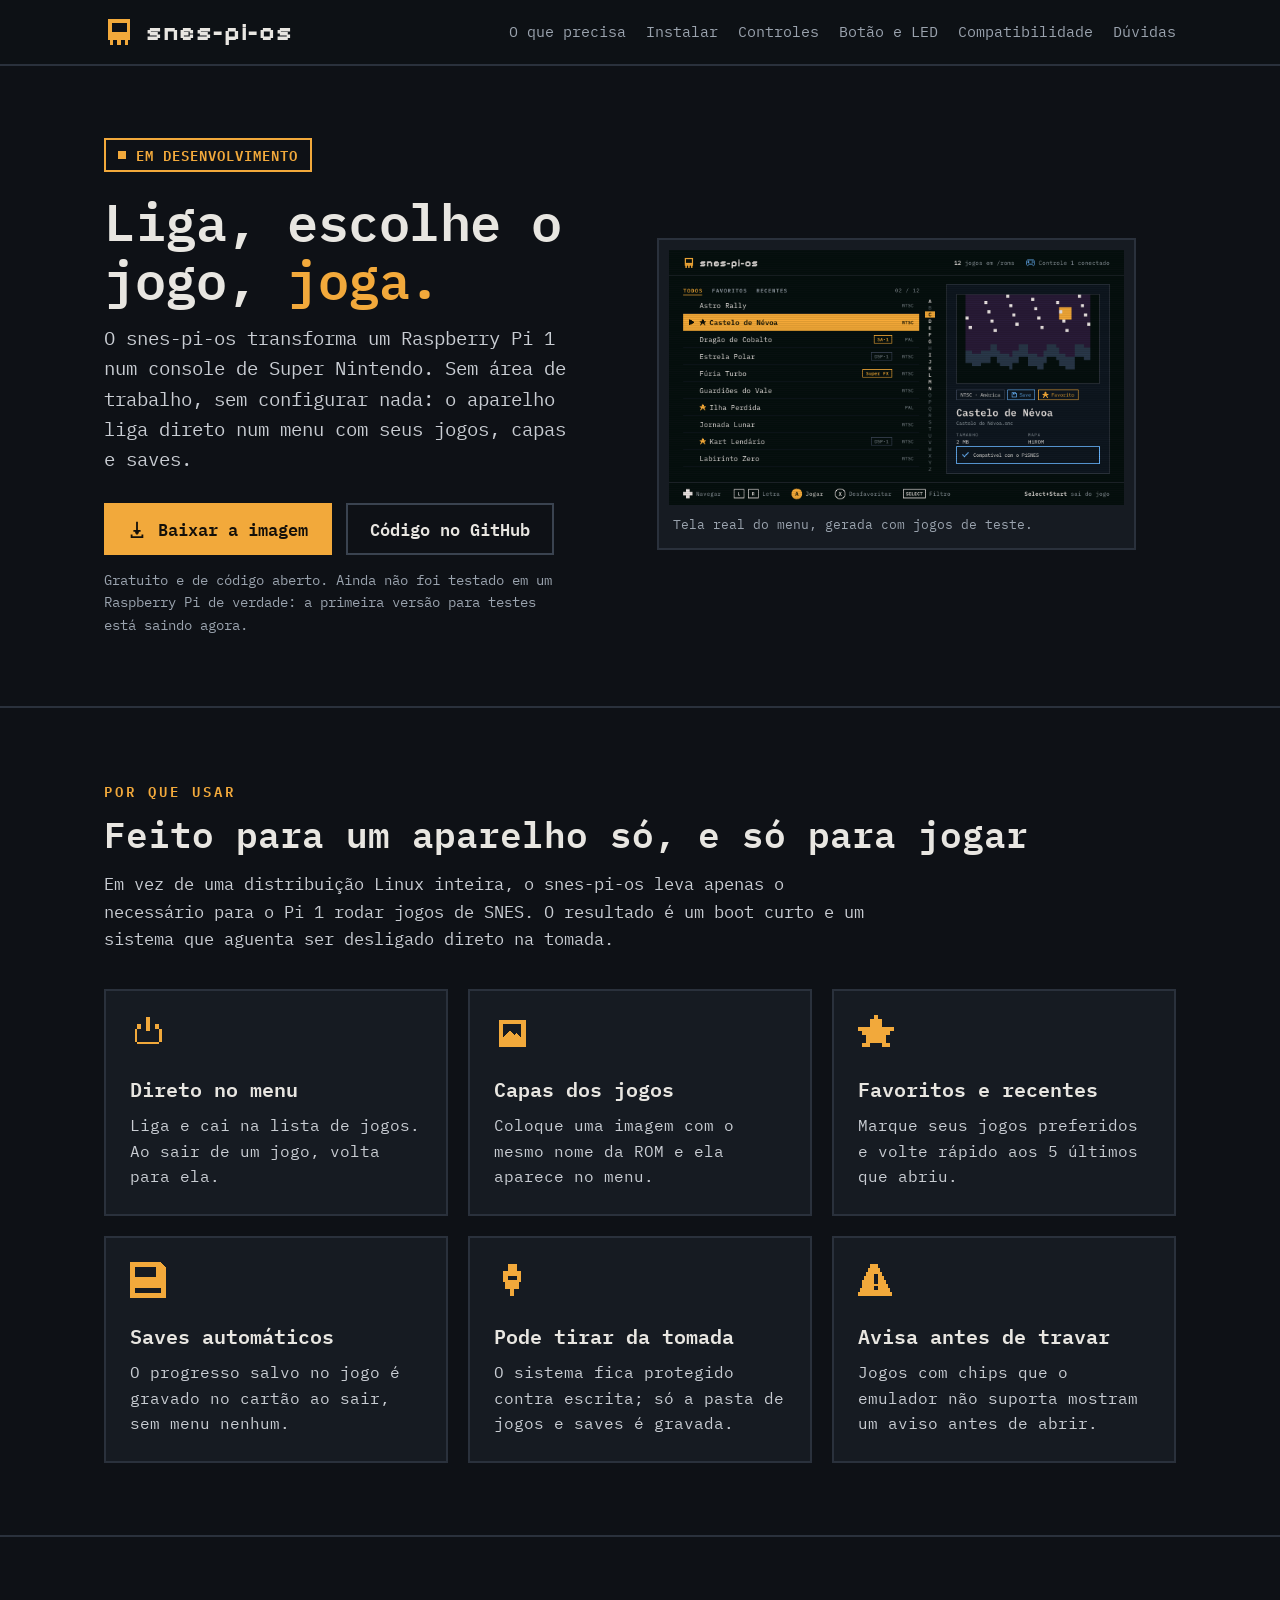
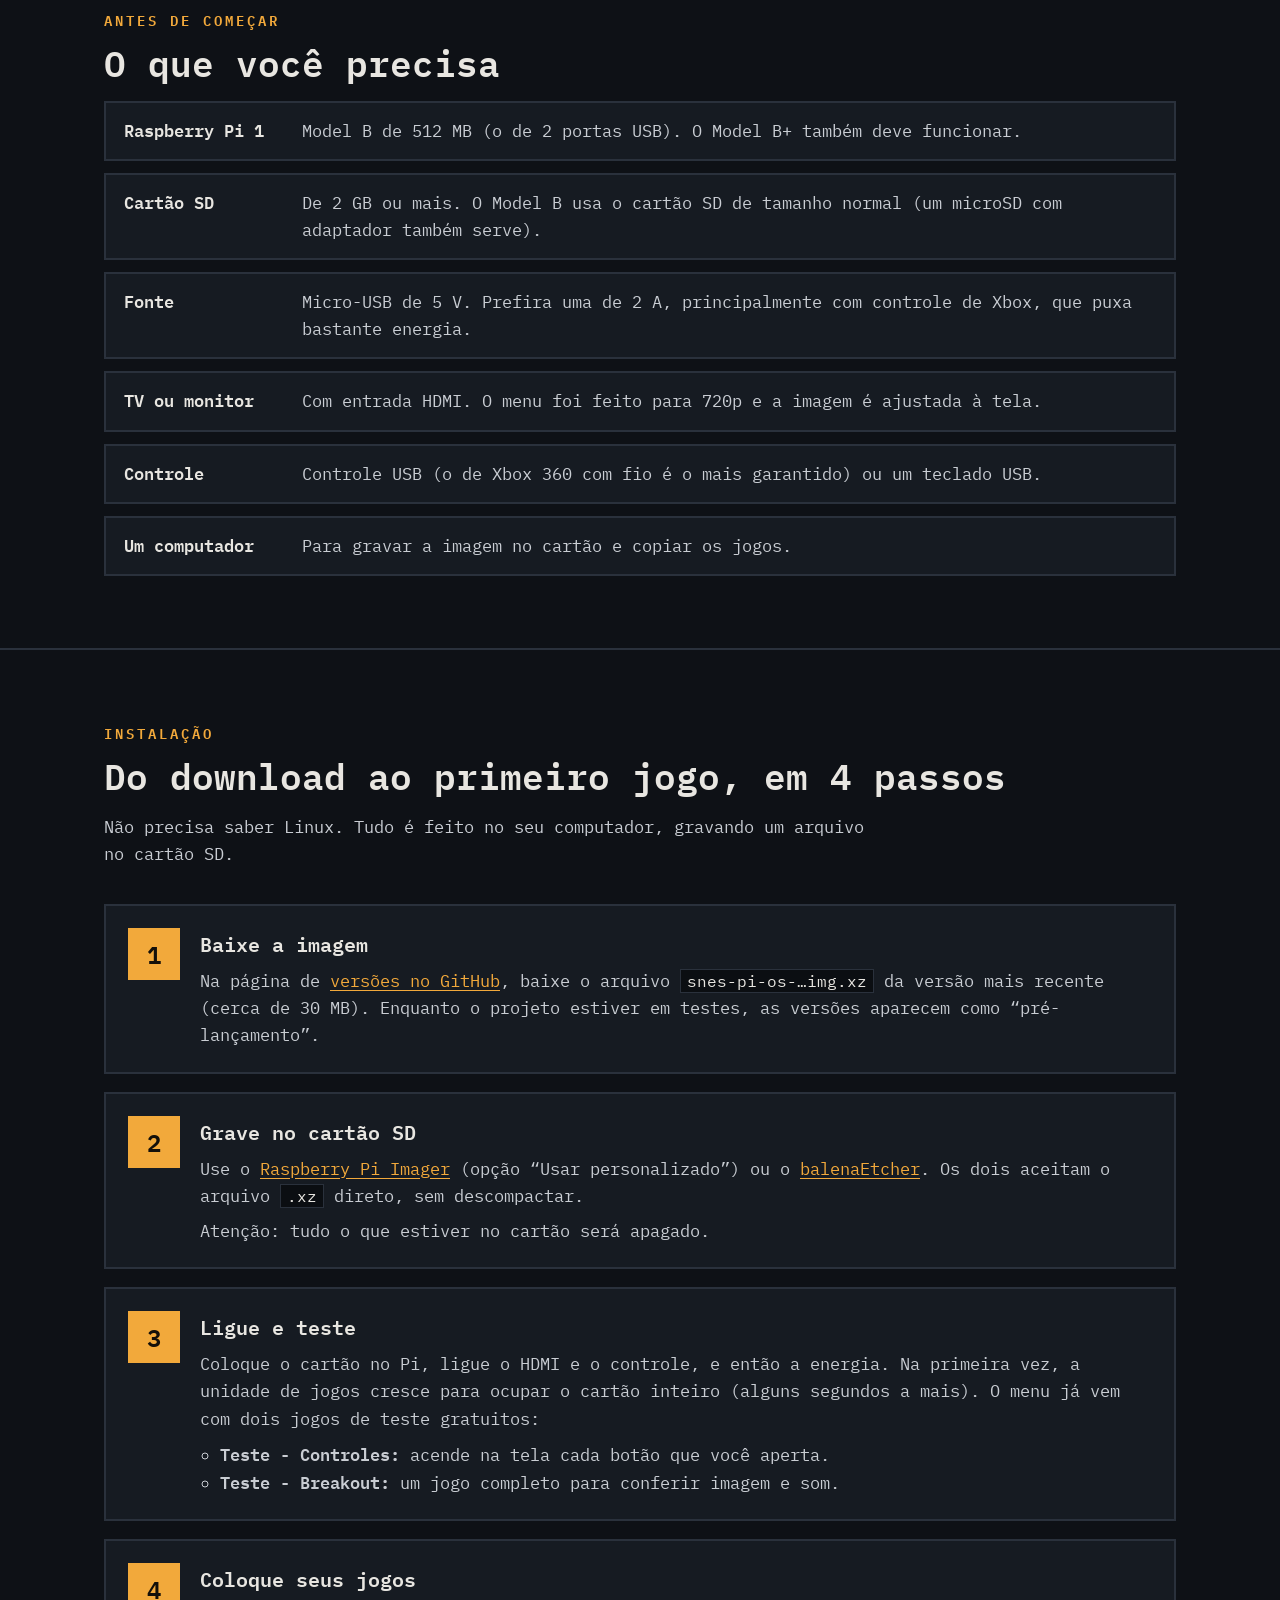
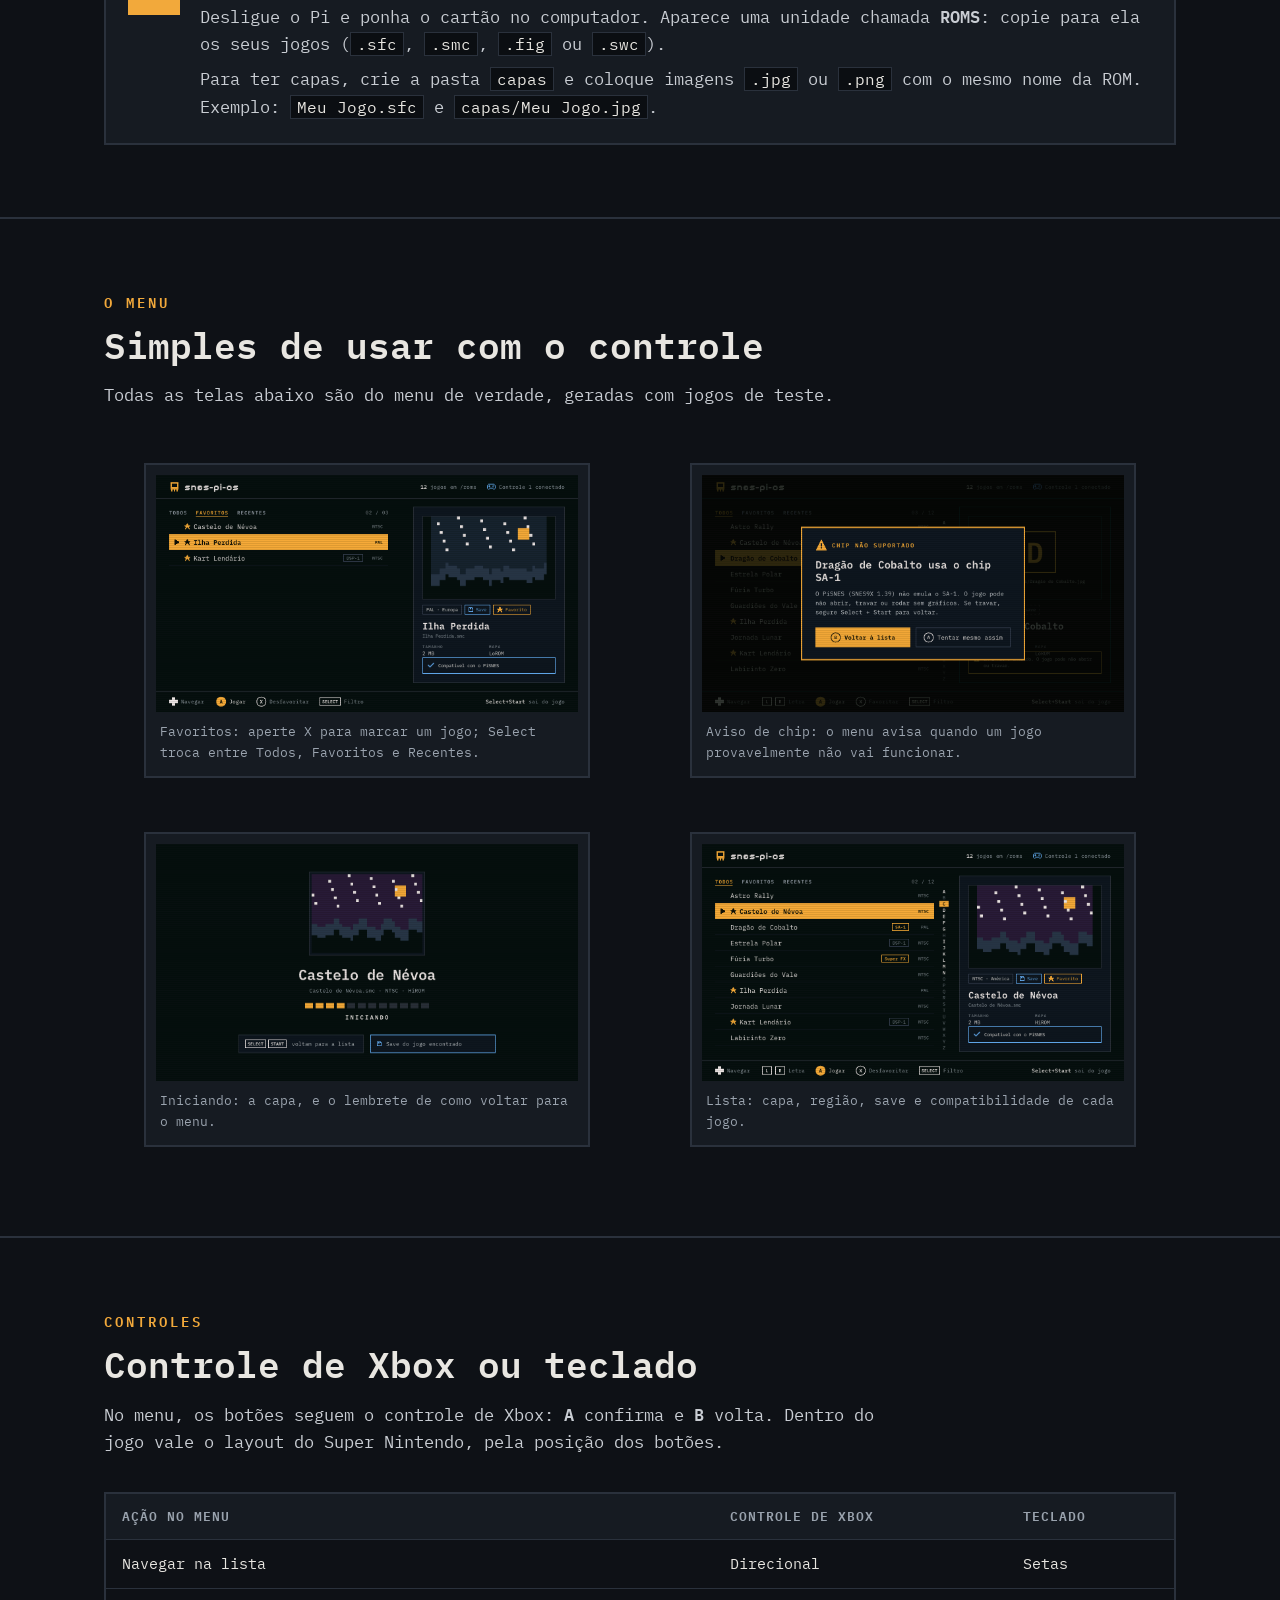
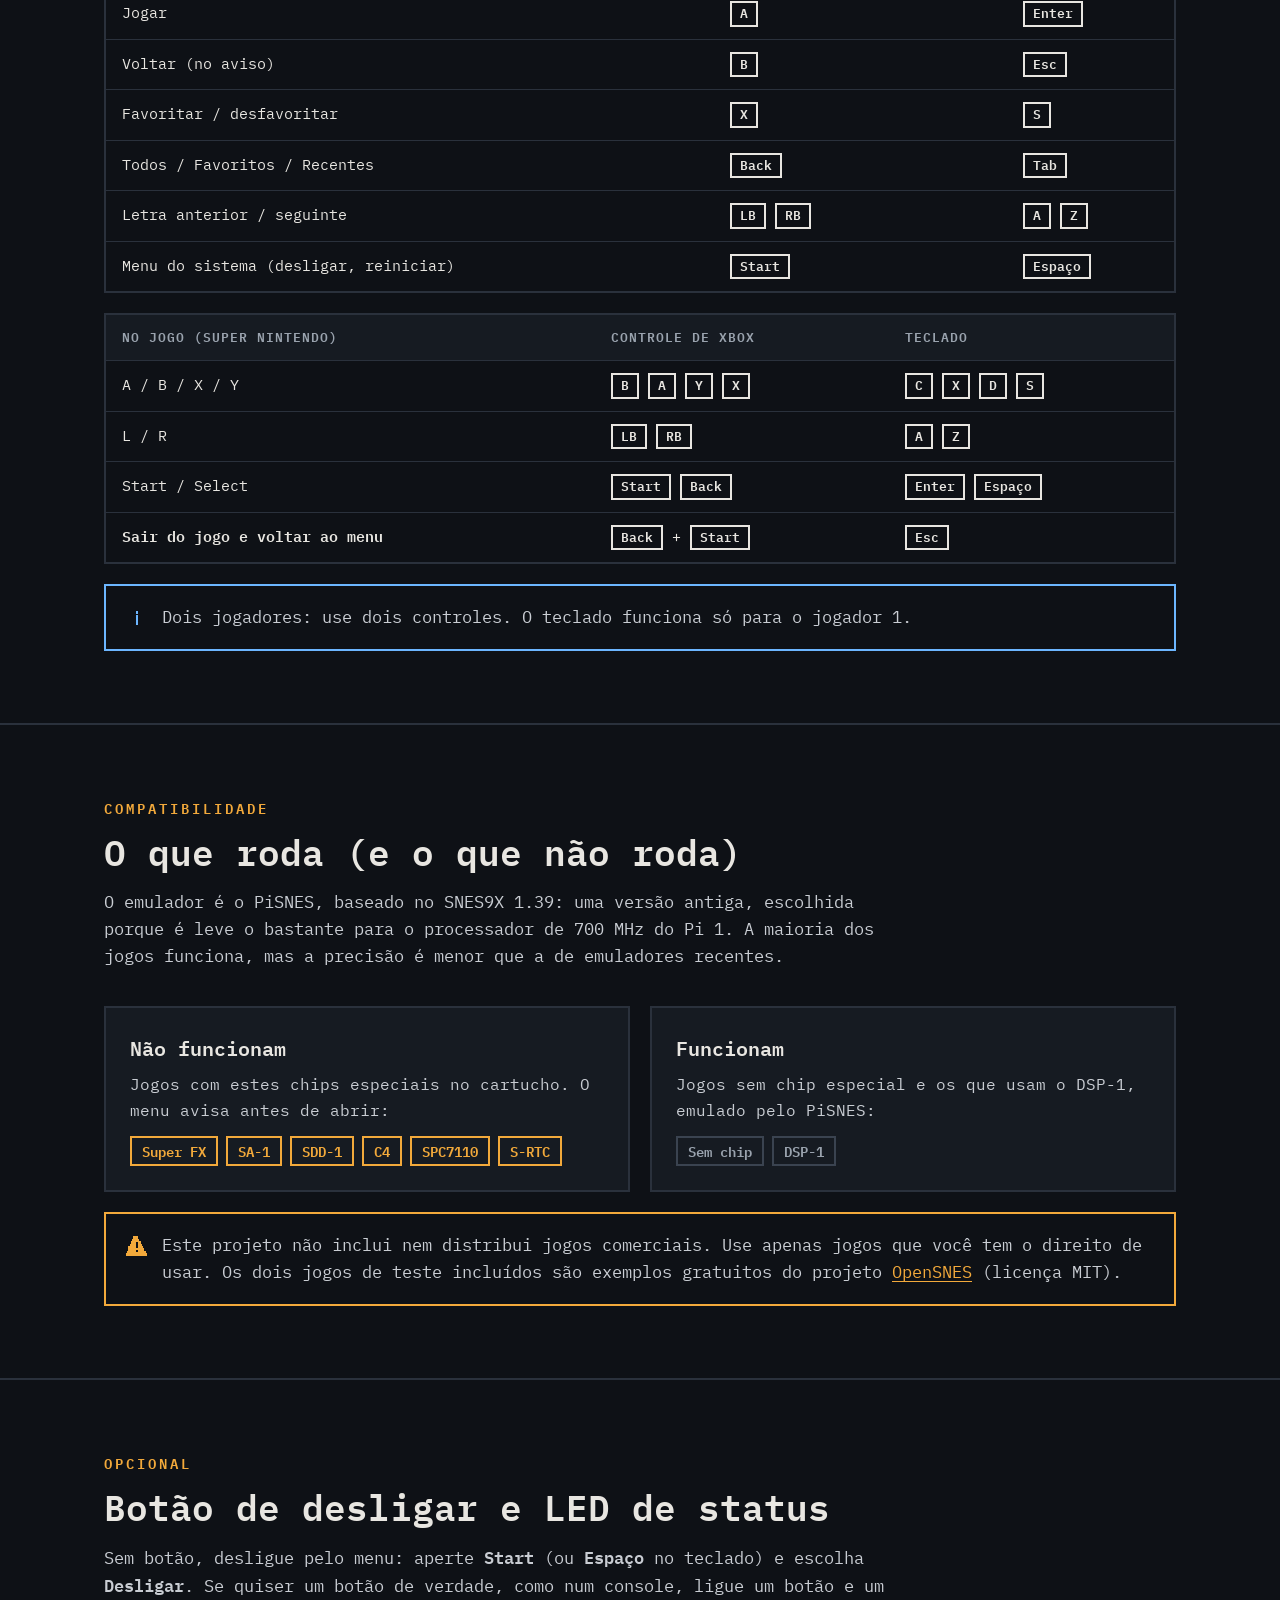
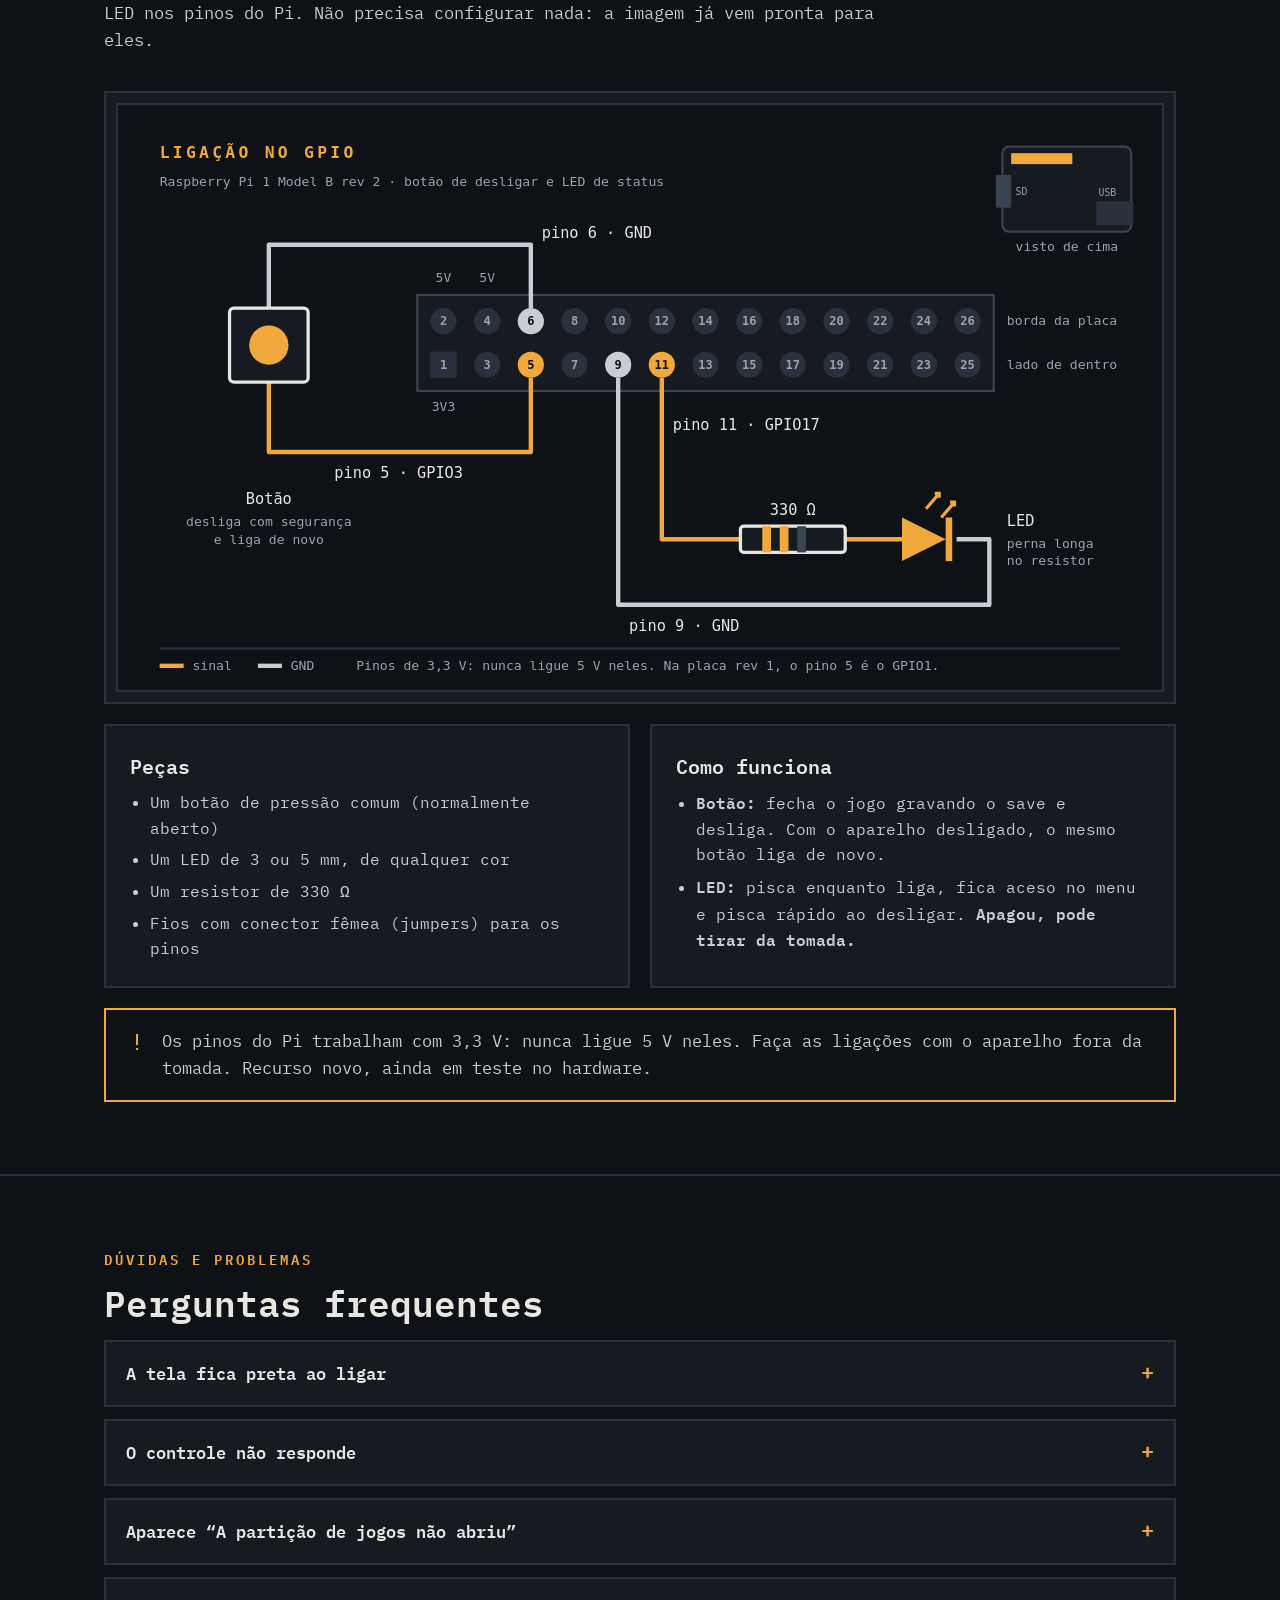
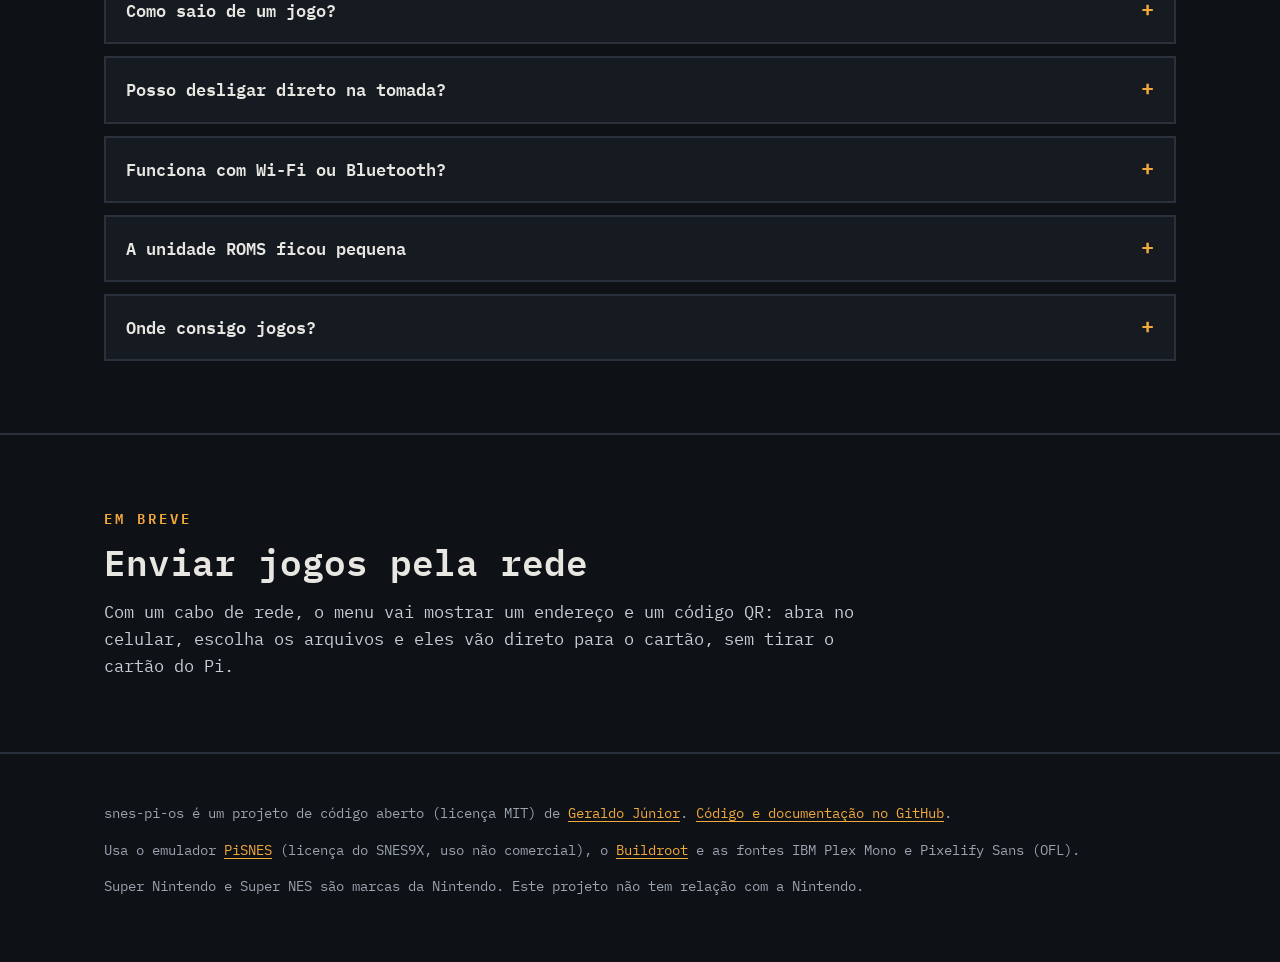
==== site/public/index.html @ 47594c31 "Docs e site: ROMS ampliada no primeiro boot Ligar o Pi uma vez antes de copiar os jogos; como amplia" ====
<!doctype html>
<html lang="pt-BR">
<head>
<meta charset="utf-8">
<meta name="viewport" content="width=device-width, initial-scale=1">
<title>snes-pi-os: Super Nintendo no Raspberry Pi 1</title>
<meta name="description" content="Um sistema mínimo que transforma o Raspberry Pi 1 num console de Super Nintendo: liga direto num menu de jogos, com capas, favoritos e saves automáticos.">
<meta name="theme-color" content="#0E1116">
<meta property="og:title" content="snes-pi-os: Super Nintendo no Raspberry Pi 1">
<meta property="og:description" content="Liga, escolhe o jogo, joga. Um sistema mínimo para o Raspberry Pi 1.">
<meta property="og:image" content="https://snespi.geraldojunior.dev/img/lista.png">
<meta property="og:url" content="https://snespi.geraldojunior.dev/">
<link rel="icon" href="favicon.svg" type="image/svg+xml">
<link rel="stylesheet" href="style.css">
</head>
<body>

<header class="top">
	<div class="wrap">
		<a class="logo" href="#inicio" aria-label="snes-pi-os, início">
			<svg viewBox="0 0 16 16" shape-rendering="crispEdges" aria-hidden="true"><rect x="2" y="1" width="12" height="11" fill="#F2A93B"/><rect x="4" y="3" width="8" height="5" fill="#0E1116"/><rect x="3" y="12" width="2" height="3" fill="#F2A93B"/><rect x="7" y="12" width="2" height="3" fill="#F2A93B"/><rect x="11" y="12" width="2" height="3" fill="#F2A93B"/></svg>
			<span>snes-pi-os</span>
		</a>
		<nav aria-label="Seções">
			<a href="#precisa">O que precisa</a>
			<a href="#instalar">Instalar</a>
			<a href="#controles">Controles</a>
			<a href="#botao">Botão e LED</a>
			<a href="#compatibilidade">Compatibilidade</a>
			<a href="#duvidas">Dúvidas</a>
		</nav>
	</div>
</header>

<main id="inicio">

<section class="hero">
	<div class="wrap">
		<div>
			<span class="status"><i aria-hidden="true"></i>EM DESENVOLVIMENTO</span>
			<h1>Liga, escolhe o jogo, <em>joga.</em></h1>
			<p class="lead">O snes-pi-os transforma um Raspberry Pi 1 num console de Super Nintendo. Sem área de trabalho, sem configurar nada: o aparelho liga direto num menu com seus jogos, capas e saves.</p>
			<div class="cta">
				<a class="btn primary" href="https://github.com/geraldoantonio/snes-pi-os/releases">
					<svg width="18" height="18" viewBox="0 0 20 20" fill="currentColor" aria-hidden="true"><path d="M9 2h2v9h3v2h-2v2h-1v1H9v-1H8v-2H6v-2h3zM3 16h2v2h10v-2h2v4H3z"/></svg>
					Baixar a imagem
				</a>
				<a class="btn" href="https://github.com/geraldoantonio/snes-pi-os">Código no GitHub</a>
			</div>
			<p class="hint">Gratuito e de código aberto. Ainda não foi testado em um Raspberry Pi de verdade: a primeira versão para testes está saindo agora.</p>
		</div>
		<figure class="screen">
			<img src="img/lista.png" width="1280" height="720" alt="Menu do snes-pi-os: lista de jogos à esquerda e, à direita, a capa, a região, o save e a compatibilidade do jogo selecionado.">
			<figcaption>Tela real do menu, gerada com jogos de teste.</figcaption>
		</figure>
	</div>
</section>

<section class="block">
	<div class="wrap">
		<p class="eyebrow">POR QUE USAR</p>
		<h2>Feito para um aparelho só, e só para jogar</h2>
		<p class="intro">Em vez de uma distribuição Linux inteira, o snes-pi-os leva apenas o necessário para o Pi 1 rodar jogos de SNES. O resultado é um boot curto e um sistema que aguenta ser desligado direto na tomada.</p>
		<div class="grid c3">
			<div class="card">
				<svg class="ico" viewBox="0 0 16 16" shape-rendering="crispEdges" fill="currentColor" aria-hidden="true"><path d="M7 1h2v6H7zM3 4h2v2H3v6h10V6h-2V4h2v2h1v6h-1v1H3v-1H2V6h1z"/></svg>
				<h3>Direto no menu</h3>
				<p>Liga e cai na lista de jogos. Ao sair de um jogo, volta para ela.</p>
			</div>
			<div class="card">
				<svg class="ico" viewBox="0 0 16 16" shape-rendering="crispEdges" fill="currentColor" aria-hidden="true"><path d="M2 2h12v12H2zm2 2v6l3-3 2 2 1-1 2 2V4z"/></svg>
				<h3>Capas dos jogos</h3>
				<p>Coloque uma imagem com o mesmo nome da ROM e ela aparece no menu.</p>
			</div>
			<div class="card">
				<svg class="ico" viewBox="0 0 9 9" shape-rendering="crispEdges" fill="currentColor" aria-hidden="true"><path d="M4 0h1v1h1v2h3v1H8v1H7v2h1v1H6V7H3v1H1V7h1V5H1V4H0V3h3V1h1z"/></svg>
				<h3>Favoritos e recentes</h3>
				<p>Marque seus jogos preferidos e volte rápido aos 5 últimos que abriu.</p>
			</div>
			<div class="card">
				<svg class="ico" viewBox="0 0 7 7" shape-rendering="crispEdges" fill="currentColor" aria-hidden="true"><path d="M0 0h6l1 1v6H0zm1 1v2h4V1zm0 4v1h5V5z"/></svg>
				<h3>Saves automáticos</h3>
				<p>O progresso salvo no jogo é gravado no cartão ao sair, sem menu nenhum.</p>
			</div>
			<div class="card">
				<svg class="ico" viewBox="0 0 16 16" shape-rendering="crispEdges" fill="currentColor" aria-hidden="true"><path d="M6 1h4v3h2v5h-1v3H9v3H7v-3H5V9H4V4h2zm0 5v2h4V6z"/></svg>
				<h3>Pode tirar da tomada</h3>
				<p>O sistema fica protegido contra escrita; só a pasta de jogos e saves é gravada.</p>
			</div>
			<div class="card">
				<svg class="ico" viewBox="0 0 18 16" shape-rendering="crispEdges" fill="currentColor" aria-hidden="true"><path d="M8 0h2v2h1v2h1v2h1v2h1v2h1v2h1v2h1v2H0v-2h1v-2h1V8h1V6h1V4h1V2h1V0zm0 5v5h2V5zm0 6v2h2v-2z"/></svg>
				<h3>Avisa antes de travar</h3>
				<p>Jogos com chips que o emulador não suporta mostram um aviso antes de abrir.</p>
			</div>
		</div>
	</div>
</section>

<section class="block" id="precisa">
	<div class="wrap">
		<p class="eyebrow">ANTES DE COMEÇAR</p>
		<h2>O que você precisa</h2>
		<ul class="need">
			<li><b>Raspberry Pi 1</b><span>Model B de 512 MB (o de 2 portas USB). O Model B+ também deve funcionar.</span></li>
			<li><b>Cartão SD</b><span>De 2 GB ou mais. O Model B usa o cartão SD de tamanho normal (um microSD com adaptador também serve).</span></li>
			<li><b>Fonte</b><span>Micro-USB de 5 V. Prefira uma de 2 A, principalmente com controle de Xbox, que puxa bastante energia.</span></li>
			<li><b>TV ou monitor</b><span>Com entrada HDMI. O menu foi feito para 720p e a imagem é ajustada à tela.</span></li>
			<li><b>Controle</b><span>Controle USB (o de Xbox 360 com fio é o mais garantido) ou um teclado USB.</span></li>
			<li><b>Um computador</b><span>Para gravar a imagem no cartão e copiar os jogos.</span></li>
		</ul>
	</div>
</section>

<section class="block" id="instalar">
	<div class="wrap">
		<p class="eyebrow">INSTALAÇÃO</p>
		<h2>Do download ao primeiro jogo, em 4 passos</h2>
		<p class="intro">Não precisa saber Linux. Tudo é feito no seu computador, gravando um arquivo no cartão SD.</p>
		<ol class="steps">
			<li>
				<div>
					<h3>Baixe a imagem</h3>
					<p>Na página de <a href="https://github.com/geraldoantonio/snes-pi-os/releases">versões no GitHub</a>, baixe o arquivo <code>snes-pi-os-…img.xz</code> da versão mais recente (cerca de 30 MB). Enquanto o projeto estiver em testes, as versões aparecem como “pré-lançamento”.</p>
				</div>
			</li>
			<li>
				<div>
					<h3>Grave no cartão SD</h3>
					<p>Use o <a href="https://www.raspberrypi.com/software/">Raspberry Pi Imager</a> (opção “Usar personalizado”) ou o <a href="https://etcher.balena.io/">balenaEtcher</a>. Os dois aceitam o arquivo <code>.xz</code> direto, sem descompactar.</p>
					<p>Atenção: tudo o que estiver no cartão será apagado.</p>
				</div>
			</li>
			<li>
				<div>
					<h3>Ligue e teste</h3>
					<p>Coloque o cartão no Pi, ligue o HDMI e o controle, e então a energia. Na primeira vez, a unidade de jogos cresce para ocupar o cartão inteiro (alguns segundos a mais). O menu já vem com dois jogos de teste gratuitos:</p>
					<ul>
						<li><b>Teste - Controles:</b> acende na tela cada botão que você aperta.</li>
						<li><b>Teste - Breakout:</b> um jogo completo para conferir imagem e som.</li>
					</ul>
				</div>
			</li>
			<li>
				<div>
					<h3>Coloque seus jogos</h3>
					<p>Desligue o Pi e ponha o cartão no computador. Aparece uma unidade chamada <b>ROMS</b>: copie para ela os seus jogos (<code>.sfc</code>, <code>.smc</code>, <code>.fig</code> ou <code>.swc</code>).</p>
					<p>Para ter capas, crie a pasta <code>capas</code> e coloque imagens <code>.jpg</code> ou <code>.png</code> com o mesmo nome da ROM. Exemplo: <code>Meu Jogo.sfc</code> e <code>capas/Meu Jogo.jpg</code>.</p>
				</div>
			</li>
		</ol>
	</div>
</section>

<section class="block">
	<div class="wrap">
		<p class="eyebrow">O MENU</p>
		<h2>Simples de usar com o controle</h2>
		<p class="intro">Todas as telas abaixo são do menu de verdade, geradas com jogos de teste.</p>
		<div class="gallery">
			<figure class="screen">
				<img src="img/favoritos.png" width="1280" height="720" loading="lazy" alt="Aba Favoritos do menu, com três jogos marcados com estrela.">
				<figcaption>Favoritos: aperte X para marcar um jogo; Select troca entre Todos, Favoritos e Recentes.</figcaption>
			</figure>
			<figure class="screen">
				<img src="img/aviso.png" width="1280" height="720" loading="lazy" alt="Aviso dizendo que o jogo usa o chip SA-1, não emulado, com as opções Voltar à lista e Tentar mesmo assim.">
				<figcaption>Aviso de chip: o menu avisa quando um jogo provavelmente não vai funcionar.</figcaption>
			</figure>
			<figure class="screen">
				<img src="img/iniciando.png" width="1280" height="720" loading="lazy" alt="Tela de carregamento com a capa do jogo, o nome e o lembrete de que Select e Start voltam para a lista.">
				<figcaption>Iniciando: a capa, e o lembrete de como voltar para o menu.</figcaption>
			</figure>
			<figure class="screen">
				<img src="img/lista.png" width="1280" height="720" loading="lazy" alt="Lista de jogos com a capa do jogo selecionado.">
				<figcaption>Lista: capa, região, save e compatibilidade de cada jogo.</figcaption>
			</figure>
		</div>
	</div>
</section>

<section class="block" id="controles">
	<div class="wrap">
		<p class="eyebrow">CONTROLES</p>
		<h2>Controle de Xbox ou teclado</h2>
		<p class="intro">No menu, os botões seguem o controle de Xbox: <b>A</b> confirma e <b>B</b> volta. Dentro do jogo vale o layout do Super Nintendo, pela posição dos botões.</p>
		<div class="table-box">
			<table>
				<thead><tr><th scope="col">AÇÃO NO MENU</th><th scope="col">CONTROLE DE XBOX</th><th scope="col">TECLADO</th></tr></thead>
				<tbody>
					<tr><td>Navegar na lista</td><td>Direcional</td><td>Setas</td></tr>
					<tr><td>Jogar</td><td><span class="k">A</span></td><td><span class="k">Enter</span></td></tr>
					<tr><td>Voltar (no aviso)</td><td><span class="k">B</span></td><td><span class="k">Esc</span></td></tr>
					<tr><td>Favoritar / desfavoritar</td><td><span class="k">X</span></td><td><span class="k">S</span></td></tr>
					<tr><td>Todos / Favoritos / Recentes</td><td><span class="k">Back</span></td><td><span class="k">Tab</span></td></tr>
					<tr><td>Letra anterior / seguinte</td><td><span class="k">LB</span> <span class="k">RB</span></td><td><span class="k">A</span> <span class="k">Z</span></td></tr>
					<tr><td>Menu do sistema (desligar, reiniciar)</td><td><span class="k">Start</span></td><td><span class="k">Espaço</span></td></tr>
				</tbody>
			</table>
		</div>
		<div style="height: 20px"></div>
		<div class="table-box">
			<table>
				<thead><tr><th scope="col">NO JOGO (SUPER NINTENDO)</th><th scope="col">CONTROLE DE XBOX</th><th scope="col">TECLADO</th></tr></thead>
				<tbody>
					<tr><td>A / B / X / Y</td><td><span class="k">B</span> <span class="k">A</span> <span class="k">Y</span> <span class="k">X</span></td><td><span class="k">C</span> <span class="k">X</span> <span class="k">D</span> <span class="k">S</span></td></tr>
					<tr><td>L / R</td><td><span class="k">LB</span> <span class="k">RB</span></td><td><span class="k">A</span> <span class="k">Z</span></td></tr>
					<tr><td>Start / Select</td><td><span class="k">Start</span> <span class="k">Back</span></td><td><span class="k">Enter</span> <span class="k">Espaço</span></td></tr>
					<tr><td><b>Sair do jogo e voltar ao menu</b></td><td><span class="k">Back</span> + <span class="k">Start</span></td><td><span class="k">Esc</span></td></tr>
				</tbody>
			</table>
		</div>
		<div style="height: 20px"></div>
		<div class="note blue">
			<svg viewBox="0 0 16 16" fill="#6CB6FF" shape-rendering="crispEdges" aria-hidden="true"><path d="M7 3h2v2H7zm0 3h2v7H7z"/></svg>
			<span>Dois jogadores: use dois controles. O teclado funciona só para o jogador 1.</span>
		</div>
	</div>
</section>

<section class="block" id="compatibilidade">
	<div class="wrap">
		<p class="eyebrow">COMPATIBILIDADE</p>
		<h2>O que roda (e o que não roda)</h2>
		<p class="intro">O emulador é o PiSNES, baseado no SNES9X 1.39: uma versão antiga, escolhida porque é leve o bastante para o processador de 700 MHz do Pi 1. A maioria dos jogos funciona, mas a precisão é menor que a de emuladores recentes.</p>
		<div class="grid c2">
			<div class="card">
				<h3>Não funcionam</h3>
				<p>Jogos com estes chips especiais no cartucho. O menu avisa antes de abrir:</p>
				<ul class="chips">
					<li>Super FX</li><li>SA-1</li><li>SDD-1</li><li>C4</li><li>SPC7110</li><li>S-RTC</li>
				</ul>
			</div>
			<div class="card">
				<h3>Funcionam</h3>
				<p>Jogos sem chip especial e os que usam o DSP-1, emulado pelo PiSNES:</p>
				<ul class="chips ok">
					<li>Sem chip</li><li>DSP-1</li>
				</ul>
			</div>
		</div>
		<div style="height: 20px"></div>
		<div class="note">
			<svg viewBox="0 0 18 16" fill="#F2A93B" shape-rendering="crispEdges" aria-hidden="true"><path d="M8 0h2v2h1v2h1v2h1v2h1v2h1v2h1v2h1v2H0v-2h1v-2h1V8h1V6h1V4h1V2h1V0zm0 5v5h2V5zm0 6v2h2v-2z"/></svg>
			<span>Este projeto não inclui nem distribui jogos comerciais. Use apenas jogos que você tem o direito de usar. Os dois jogos de teste incluídos são exemplos gratuitos do projeto <a href="https://github.com/k0b3n4irb/opensnes">OpenSNES</a> (licença MIT).</span>
		</div>
	</div>
</section>

<section class="block" id="botao">
	<div class="wrap">
		<p class="eyebrow">OPCIONAL</p>
		<h2>Botão de desligar e LED de status</h2>
		<p class="intro">Sem botão, desligue pelo menu: aperte <b>Start</b> (ou <b>Espaço</b> no teclado) e escolha <b>Desligar</b>. Se quiser um botão de verdade, como num console, ligue um botão e um LED nos pinos do Pi. Não precisa configurar nada: a imagem já vem pronta para eles.</p>
		<figure class="screen wiring">
			<img src="img/ligacao-gpio.svg" width="960" height="540" loading="lazy" alt="Esquema de ligação no conector de 26 pinos do Pi 1 Model B rev 2: botão entre o pino 5 (GPIO3) e o pino 6 (GND); LED com resistor de 330 ohms entre o pino 11 (GPIO17) e o pino 9 (GND), com a perna longa do LED do lado do resistor.">
		</figure>
		<div class="grid c2 wiring-info">
			<div class="card">
				<h3>Peças</h3>
				<ul>
					<li>Um botão de pressão comum (normalmente aberto)</li>
					<li>Um LED de 3 ou 5 mm, de qualquer cor</li>
					<li>Um resistor de 330 Ω</li>
					<li>Fios com conector fêmea (jumpers) para os pinos</li>
				</ul>
			</div>
			<div class="card">
				<h3>Como funciona</h3>
				<ul>
					<li><b>Botão:</b> fecha o jogo gravando o save e desliga. Com o aparelho desligado, o mesmo botão liga de novo.</li>
					<li><b>LED:</b> pisca enquanto liga, fica aceso no menu e pisca rápido ao desligar. <b>Apagou, pode tirar da tomada.</b></li>
				</ul>
			</div>
		</div>
		<div style="height: 20px"></div>
		<div class="note">
			<svg viewBox="0 0 16 16" fill="#F2A93B" shape-rendering="crispEdges" aria-hidden="true"><path d="M7 2h2v8H7zm0 10h2v2H7z"/></svg>
			<span>Os pinos do Pi trabalham com 3,3 V: nunca ligue 5 V neles. Faça as ligações com o aparelho fora da tomada. Recurso novo, ainda em teste no hardware.</span>
		</div>
	</div>
</section>

<section class="block" id="duvidas">
	<div class="wrap">
		<p class="eyebrow">DÚVIDAS E PROBLEMAS</p>
		<h2>Perguntas frequentes</h2>
		<details>
			<summary>A tela fica preta ao ligar</summary>
			<div class="ans">
				<p>Confira se o HDMI estava ligado antes de ligar o Pi e se a TV está na entrada certa. Se o menu aparece mas a tela fica preta ao abrir um jogo, avise no GitHub: o vídeo dos jogos depende da parte gráfica do Pi, que ainda está sendo validada.</p>
			</div>
		</details>
		<details>
			<summary>O controle não responde</summary>
			<div class="ans">
				<p>Ligue o controle antes de ligar o Pi, ou espere alguns segundos depois de conectar. Se o Pi reiniciar ou o controle desconectar sozinho, a fonte ou as portas USB podem não estar dando conta: use uma fonte de 2 A ou um hub USB com alimentação própria.</p>
			</div>
		</details>
		<details>
			<summary>Aparece “A partição de jogos não abriu”</summary>
			<div class="ans">
				<p>O cartão provavelmente foi desligado no meio de uma gravação. Ponha o cartão no computador e verifique a unidade ROMS (Windows: “Verificar erros”; macOS: Utilitário de Disco › Primeiros socorros). Se a unidade não aparecer, grave a imagem de novo.</p>
			</div>
		</details>
		<details>
			<summary>Como saio de um jogo?</summary>
			<div class="ans"><p>Aperte <b>Back + Start</b> juntos no controle (ou Esc no teclado). O jogo grava o save e você volta ao menu.</p></div>
		</details>
		<details>
			<summary>Posso desligar direto na tomada?</summary>
			<div class="ans"><p>O jeito mais seguro é pelo menu: aperte <b>Start</b> e escolha <b>Desligar</b> (ou use o <a href="#botao">botão de desligar</a>). Tirar direto da tomada funciona se estiver no menu e não no meio de um jogo salvando: o sistema fica protegido contra escrita e só a unidade ROMS (jogos, capas e saves) é gravada.</p></div>
		</details>
		<details>
			<summary>Funciona com Wi-Fi ou Bluetooth?</summary>
			<div class="ans"><p>Não. O Raspberry Pi 1 não tem Wi-Fi nem Bluetooth. Controles sem fio só funcionam com receptor USB próprio (como o receptor de controle de Xbox 360). Um modo para enviar jogos pela rede, por cabo, está nos planos.</p></div>
		</details>
		<details>
			<summary>A unidade ROMS ficou pequena</summary>
			<div class="ans"><p>No primeiro boot, ela cresce sozinha para ocupar o cartão inteiro. Isso só acontece se você ligar o Pi antes de copiar os jogos (com mais de 64 MB na unidade, ela fica com 512 MB). Nesse caso, grave a imagem de novo e ligue o Pi uma vez antes de copiar, ou aumente a partição ROMS no computador com um programa como o GParted.</p></div>
		</details>
		<details>
			<summary>Onde consigo jogos?</summary>
			<div class="ans"><p>Use cópias dos seus próprios cartuchos ou jogos independentes (homebrew) distribuídos gratuitamente pelos autores. O projeto não indica nem distribui jogos comerciais.</p></div>
		</details>
	</div>
</section>

<section class="block">
	<div class="wrap">
		<p class="eyebrow">EM BREVE</p>
		<h2>Enviar jogos pela rede</h2>
		<p class="intro" style="margin-bottom: 0">Com um cabo de rede, o menu vai mostrar um endereço e um código QR: abra no celular, escolha os arquivos e eles vão direto para o cartão, sem tirar o cartão do Pi.</p>
	</div>
</section>

</main>

<footer>
	<div class="wrap">
		<p>snes-pi-os é um projeto de código aberto (licença MIT) de <a href="https://github.com/geraldoantonio">Geraldo Júnior</a>. <a href="https://github.com/geraldoantonio/snes-pi-os">Código e documentação no GitHub</a>.</p>
		<p>Usa o emulador <a href="https://github.com/RetroPie/pisnes">PiSNES</a> (licença do SNES9X, uso não comercial), o <a href="https://buildroot.org/">Buildroot</a> e as fontes IBM Plex Mono e Pixelify Sans (OFL).</p>
		<p>Super Nintendo e Super NES são marcas da Nintendo. Este projeto não tem relação com a Nintendo.</p>
	</div>
</footer>

</body>
</html>
---- site/public/style.css ----
/* snes-pi-os: mesma paleta e tipografia do launcher */
@font-face { font-family: "Plex Mono"; src: url("fonts/IBMPlexMono-Regular.ttf") format("truetype"); font-weight: 400; font-display: swap; }
@font-face { font-family: "Plex Mono"; src: url("fonts/IBMPlexMono-SemiBold.ttf") format("truetype"); font-weight: 600; font-display: swap; }
@font-face { font-family: "Pixelify"; src: url("fonts/PixelifySans-Bold.ttf") format("truetype"); font-weight: 700; font-display: swap; }

:root {
	--bg: #0E1116;
	--panel: #161B22;
	--line: #2A313C;
	--line2: #3A4350;
	--text: #E8E6E1;
	--text2: #C9CDD3;
	--muted: #9AA3AE;
	--accent: #F2A93B;
	--ink: #14100A;
	--blue: #6CB6FF;
	--max: 1120px;
	--mono: "Plex Mono", ui-monospace, SFMono-Regular, Menlo, monospace;
}

* { box-sizing: border-box; }
html { scroll-behavior: smooth; }
body {
	margin: 0;
	background: var(--bg);
	color: var(--text);
	font-family: var(--mono);
	font-size: 17px;
	line-height: 1.6;
	-webkit-font-smoothing: antialiased;
}
img { max-width: 100%; display: block; }
a { color: var(--accent); text-underline-offset: 3px; }
a:hover { color: #FFD08A; }
:focus-visible { outline: 3px solid var(--blue); outline-offset: 3px; }

.wrap { max-width: var(--max); margin: 0 auto; padding: 0 24px; }
@media (max-width: 600px) { .wrap { padding: 0 16px; } body { font-size: 16px; } }

/* ---- topo ---- */
.top {
	position: sticky; top: 0; z-index: 10;
	background: rgba(14, 17, 22, 0.94);
	border-bottom: 2px solid var(--line);
}
.top .wrap { display: flex; align-items: center; justify-content: space-between; gap: 16px; min-height: 64px; flex-wrap: wrap; }
.logo { display: flex; align-items: center; gap: 12px; color: var(--text); text-decoration: none; }
.logo svg { width: 30px; height: 30px; }
.logo span { font-family: "Pixelify", var(--mono); font-weight: 700; font-size: 26px; letter-spacing: 1px; }
.top nav { display: flex; gap: 20px; flex-wrap: wrap; font-size: 15px; }
.top nav a { color: var(--muted); text-decoration: none; }
.top nav a:hover { color: var(--text); }

/* ---- hero ---- */
.hero { padding: 72px 0 56px; border-bottom: 2px solid var(--line); }
.hero .wrap { display: grid; grid-template-columns: minmax(0, 5fr) minmax(0, 6fr); gap: 48px; align-items: center; }
@media (max-width: 900px) { .hero .wrap { grid-template-columns: minmax(0, 1fr); } .hero { padding-top: 48px; } }
.status {
	display: inline-flex; align-items: center; gap: 10px;
	padding: 4px 12px; border: 2px solid var(--accent); color: var(--accent);
	font-size: 14px; font-weight: 600; letter-spacing: 1px;
}
.status i { width: 8px; height: 8px; background: var(--accent); display: block; }
h1 { font-weight: 600; font-size: clamp(34px, 5vw, 52px); line-height: 1.1; margin: 20px 0 16px; letter-spacing: -0.5px; }
h1 em { font-style: normal; color: var(--accent); }
.lead { font-size: 19px; color: var(--text2); margin: 0 0 28px; max-width: 34em; }
.cta { display: flex; gap: 14px; flex-wrap: wrap; }
.btn {
	display: inline-flex; align-items: center; gap: 12px;
	min-height: 52px; padding: 0 22px;
	font: 600 17px var(--mono); text-decoration: none;
	border: 2px solid var(--line2); color: var(--text); background: transparent;
}
.btn:hover { border-color: var(--text); color: var(--text); }
.btn.primary { background: var(--accent); border-color: var(--accent); color: var(--ink); }
.btn.primary:hover { background: #FFC266; border-color: #FFC266; color: var(--ink); }
.btn .key {
	width: 28px; height: 28px; border-radius: 50%; border: 2px solid currentColor;
	display: inline-flex; align-items: center; justify-content: center; font-size: 13px;
}
.hint { font-size: 14px; color: var(--muted); margin-top: 14px; }

.screen { border: 2px solid var(--line); background: var(--panel); padding: 10px; }
.screen img { width: 100%; height: auto; image-rendering: auto; }
.screen figcaption { font-size: 13px; color: var(--muted); padding: 10px 4px 2px; }

/* ---- seções ---- */
section.block { padding: 72px 0; border-bottom: 2px solid var(--line); }
@media (max-width: 600px) { section.block { padding: 52px 0; } }
.eyebrow { font-size: 14px; font-weight: 600; letter-spacing: 3px; color: var(--accent); margin: 0 0 10px; }
h2 { font-weight: 600; font-size: clamp(26px, 3.4vw, 36px); line-height: 1.2; margin: 0 0 16px; }
h3 { font-weight: 600; font-size: 20px; margin: 0 0 8px; }
.intro { color: var(--text2); max-width: 46em; margin: 0 0 36px; }

.grid { display: grid; gap: 20px; }
.grid.c3 { grid-template-columns: repeat(3, minmax(0, 1fr)); }
.grid.c2 { grid-template-columns: repeat(2, minmax(0, 1fr)); }
@media (max-width: 900px) { .grid.c3 { grid-template-columns: repeat(2, minmax(0, 1fr)); } }
@media (max-width: 640px) { .grid.c3, .grid.c2 { grid-template-columns: minmax(0, 1fr); } }

.card { background: var(--panel); border: 2px solid var(--line); padding: 24px; }
.card p { margin: 0; color: var(--text2); font-size: 16px; }
.card .ico { width: 36px; height: 36px; margin-bottom: 14px; color: var(--accent); }

/* lista do que precisa */
.need { list-style: none; margin: 0; padding: 0; display: grid; gap: 12px; }
.need li { display: flex; gap: 16px; align-items: baseline; padding: 14px 18px; background: var(--panel); border: 2px solid var(--line); }
.need b { min-width: 9.5em; color: var(--text); }
.need span { color: var(--text2); }
@media (max-width: 640px) { .need li { flex-direction: column; gap: 2px; } }

/* passos */
.steps { list-style: none; margin: 0; padding: 0; display: grid; gap: 18px; counter-reset: step; }
.steps > li {
	counter-increment: step;
	display: grid; grid-template-columns: 52px minmax(0, 1fr); gap: 20px;
	padding: 22px; background: var(--panel); border: 2px solid var(--line);
}
.steps > li::before {
	content: counter(step);
	width: 52px; height: 52px; background: var(--accent); color: var(--ink);
	display: flex; align-items: center; justify-content: center;
	font: 600 24px var(--mono);
}
.steps p { margin: 0 0 8px; color: var(--text2); }
.steps p:last-child { margin-bottom: 0; }
.steps ul { margin: 6px 0 0; padding-left: 20px; color: var(--text2); }
code { font-family: var(--mono); background: #0B0E12; border: 1px solid var(--line); padding: 1px 6px; font-size: 0.92em; color: var(--text); }

/* esquema de ligação */
.wiring { margin: 0 0 20px; }
.wiring img { width: 100%; height: auto; }
.wiring-info ul { margin: 0; padding-left: 20px; color: var(--text2); font-size: 16px; }
.wiring-info li + li { margin-top: 6px; }

/* galeria */
.gallery { display: grid; grid-template-columns: repeat(2, minmax(0, 1fr)); gap: 20px; }
@media (max-width: 760px) { .gallery { grid-template-columns: minmax(0, 1fr); } }

/* tabelas */
.table-box { overflow-x: auto; border: 2px solid var(--line); }
table { width: 100%; border-collapse: collapse; font-size: 15px; min-width: 560px; }
th, td { text-align: left; padding: 12px 16px; border-bottom: 1px solid var(--line); vertical-align: top; }
th { background: var(--panel); color: var(--muted); font-weight: 600; letter-spacing: 1px; font-size: 13px; }
tr:last-child td { border-bottom: 0; }
.k {
	display: inline-block; min-width: 28px; padding: 1px 8px; text-align: center;
	border: 2px solid var(--text); font-weight: 600; font-size: 13px; line-height: 1.5;
}

.note { border: 2px solid var(--accent); padding: 18px 20px; display: flex; gap: 14px; align-items: flex-start; color: var(--text2); }
.note svg { flex: none; width: 22px; height: 22px; margin-top: 3px; }
.note.blue { border-color: var(--blue); }

/* perguntas */
details { background: var(--panel); border: 2px solid var(--line); }
details + details { margin-top: 12px; }
summary { cursor: pointer; padding: 18px 20px; font-weight: 600; list-style: none; display: flex; justify-content: space-between; gap: 16px; }
summary::-webkit-details-marker { display: none; }
summary::after { content: "+"; color: var(--accent); font-size: 22px; line-height: 1; }
details[open] summary::after { content: "\2212"; }
details .ans { padding: 0 20px 20px; color: var(--text2); }
details .ans p { margin: 0 0 10px; }

.chips { display: flex; flex-wrap: wrap; gap: 8px; margin: 12px 0 0; padding: 0; list-style: none; }
.chips li { border: 2px solid var(--accent); color: var(--accent); padding: 2px 10px; font-size: 14px; font-weight: 600; }
.chips.ok li { border-color: var(--line2); color: var(--muted); }

footer { padding: 48px 0 64px; color: var(--muted); font-size: 14px; }
footer .wrap { display: grid; gap: 14px; }
footer p { margin: 0; }
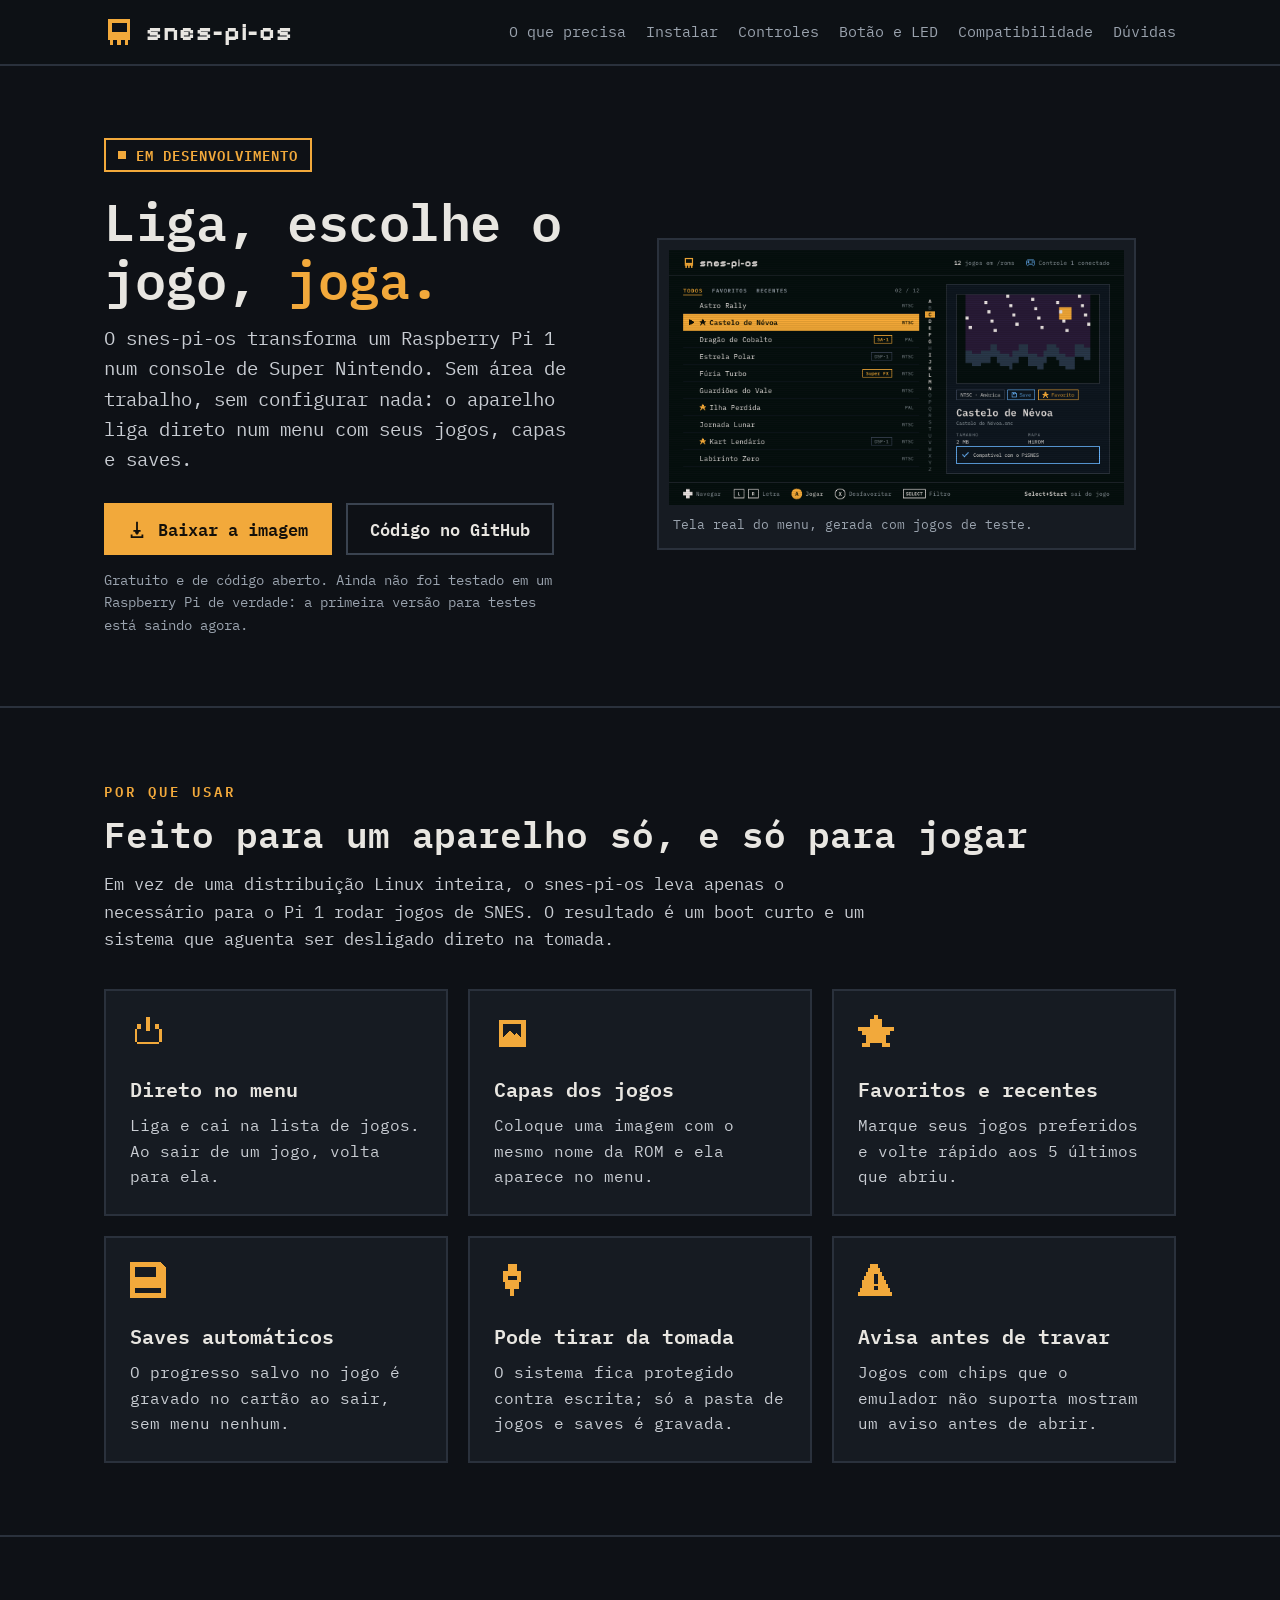
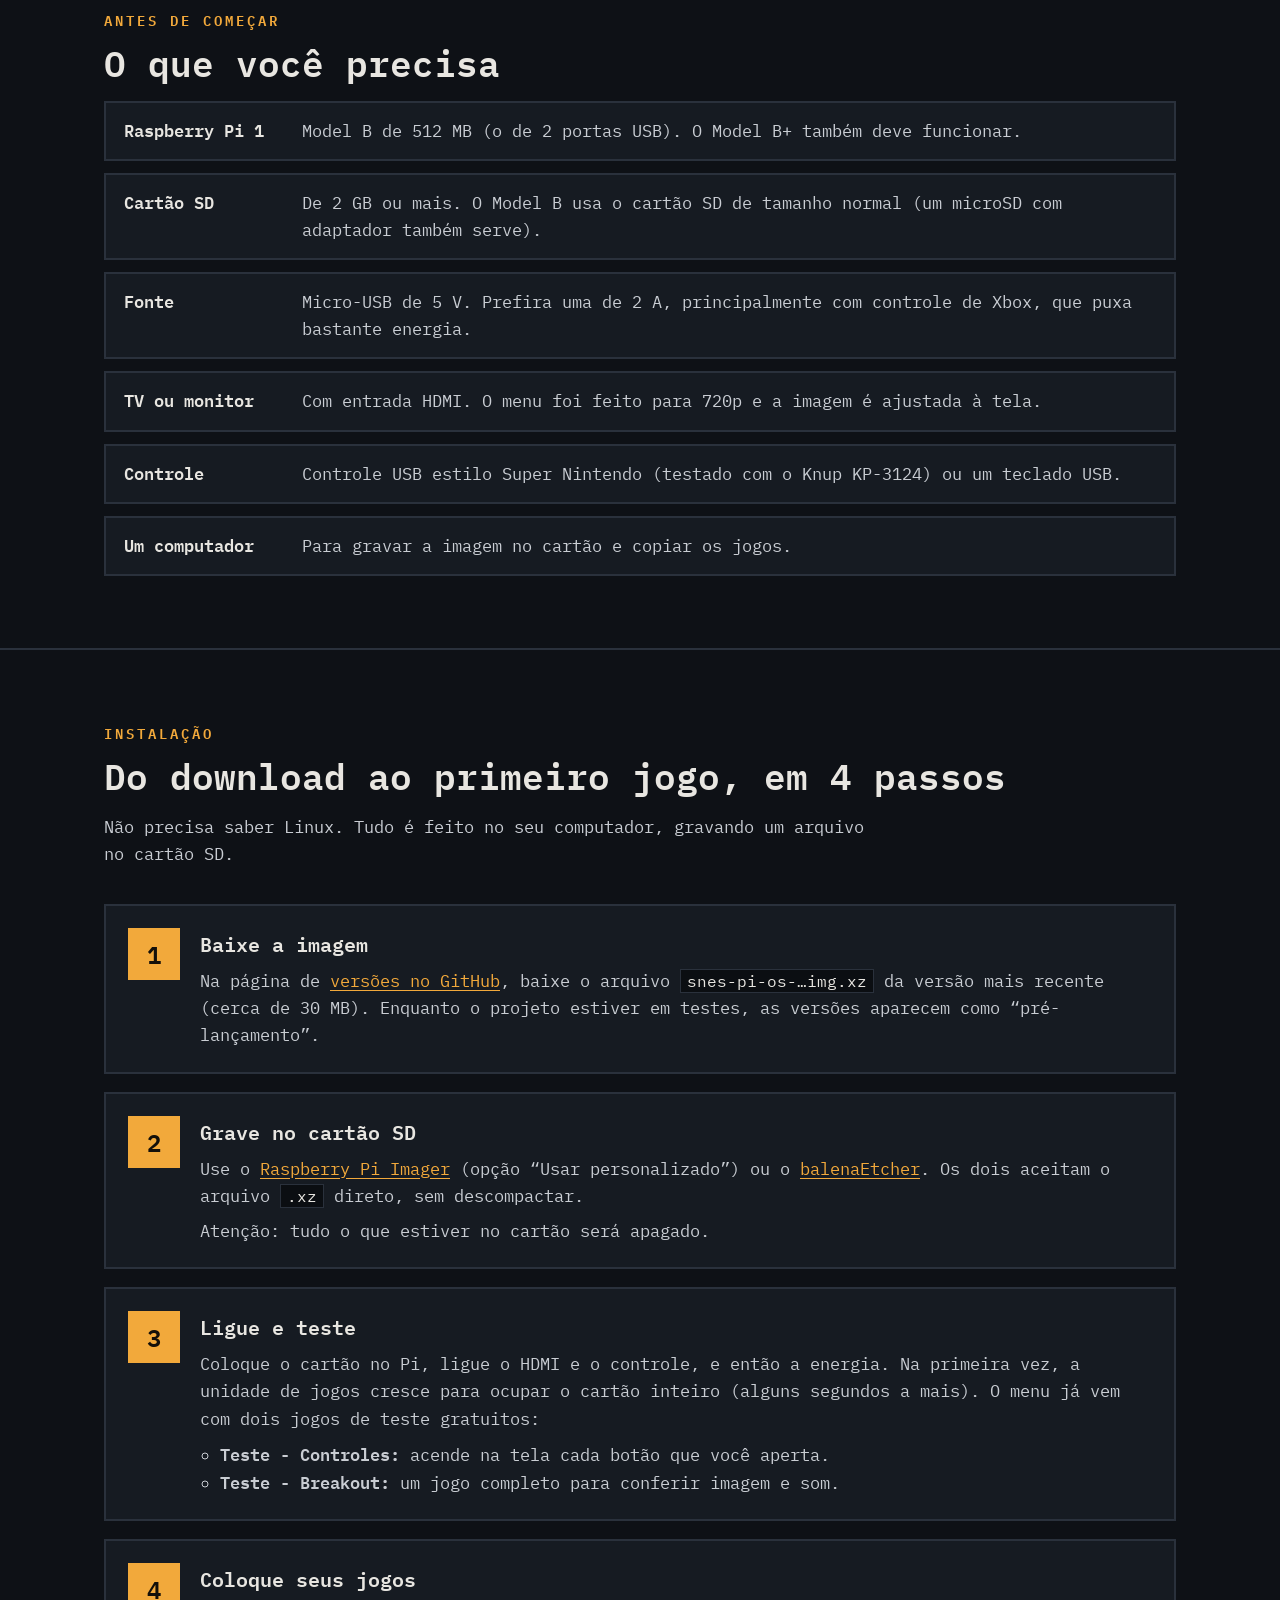
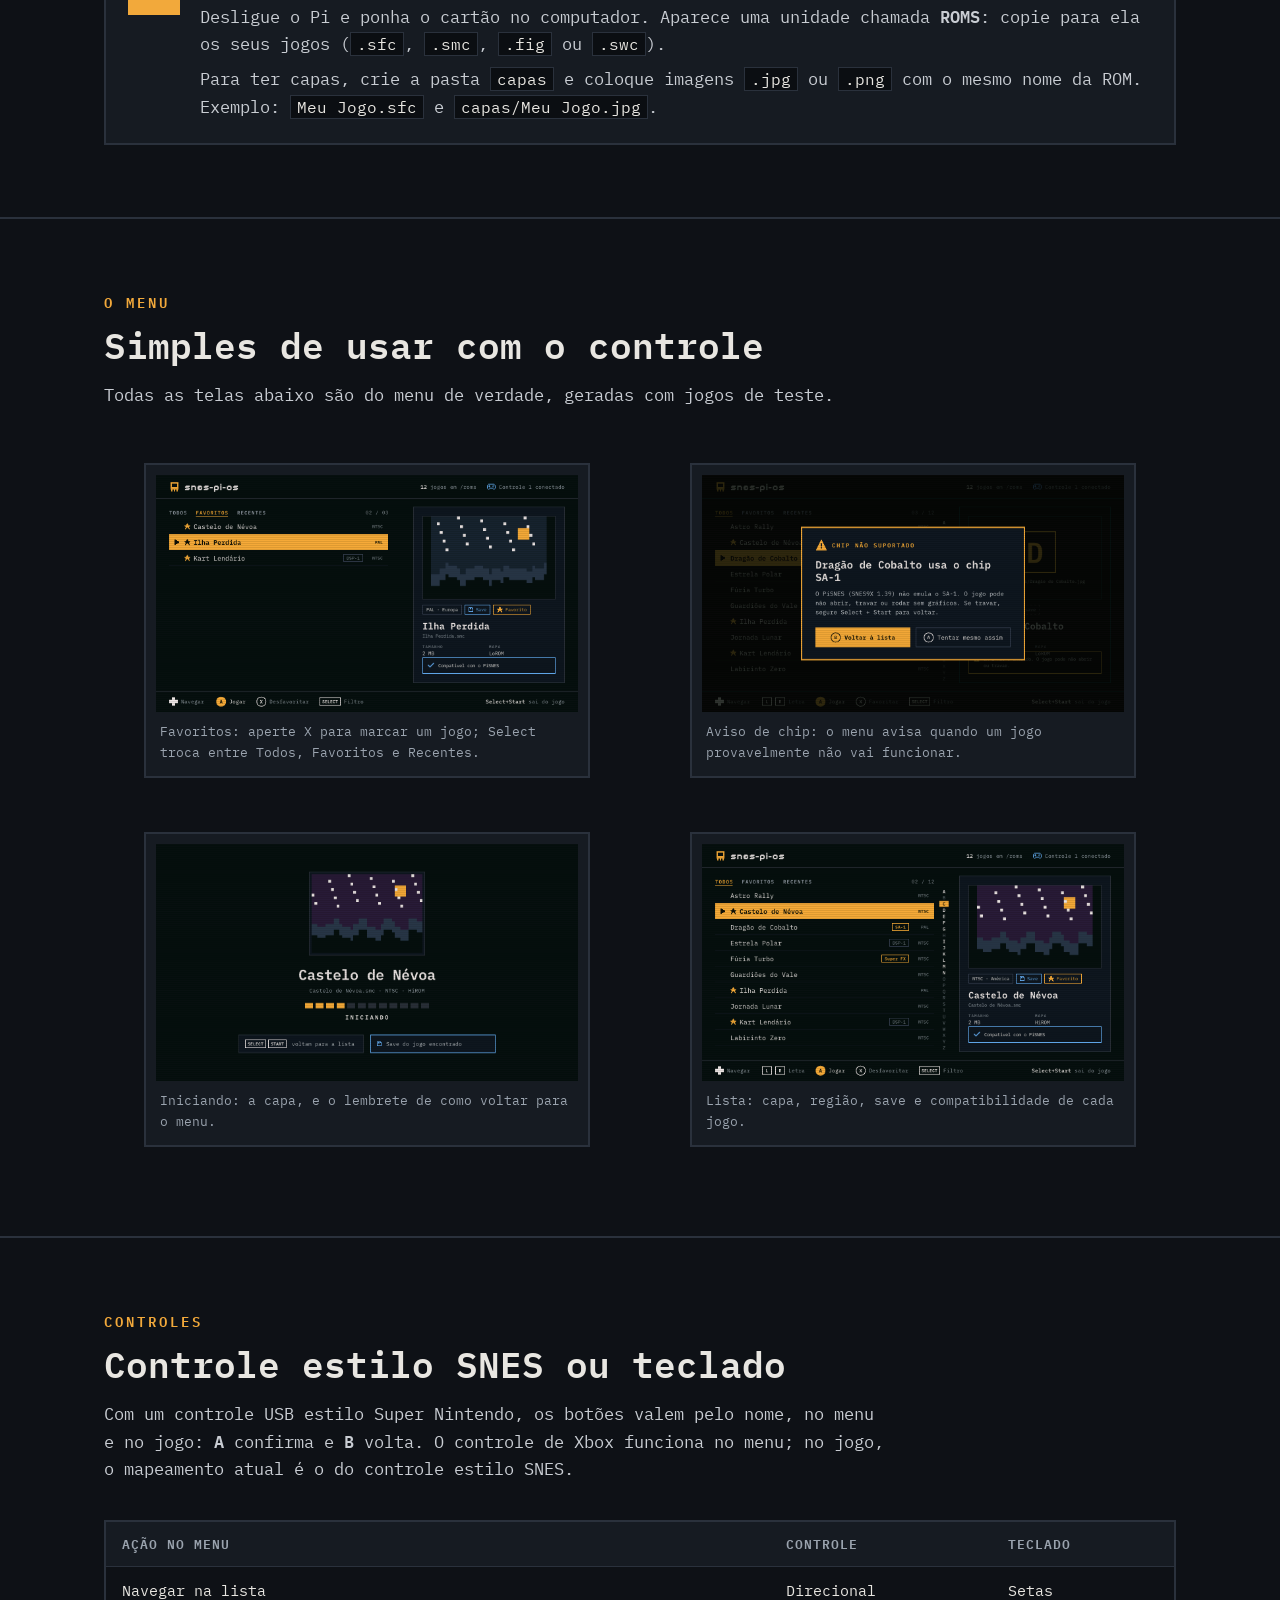
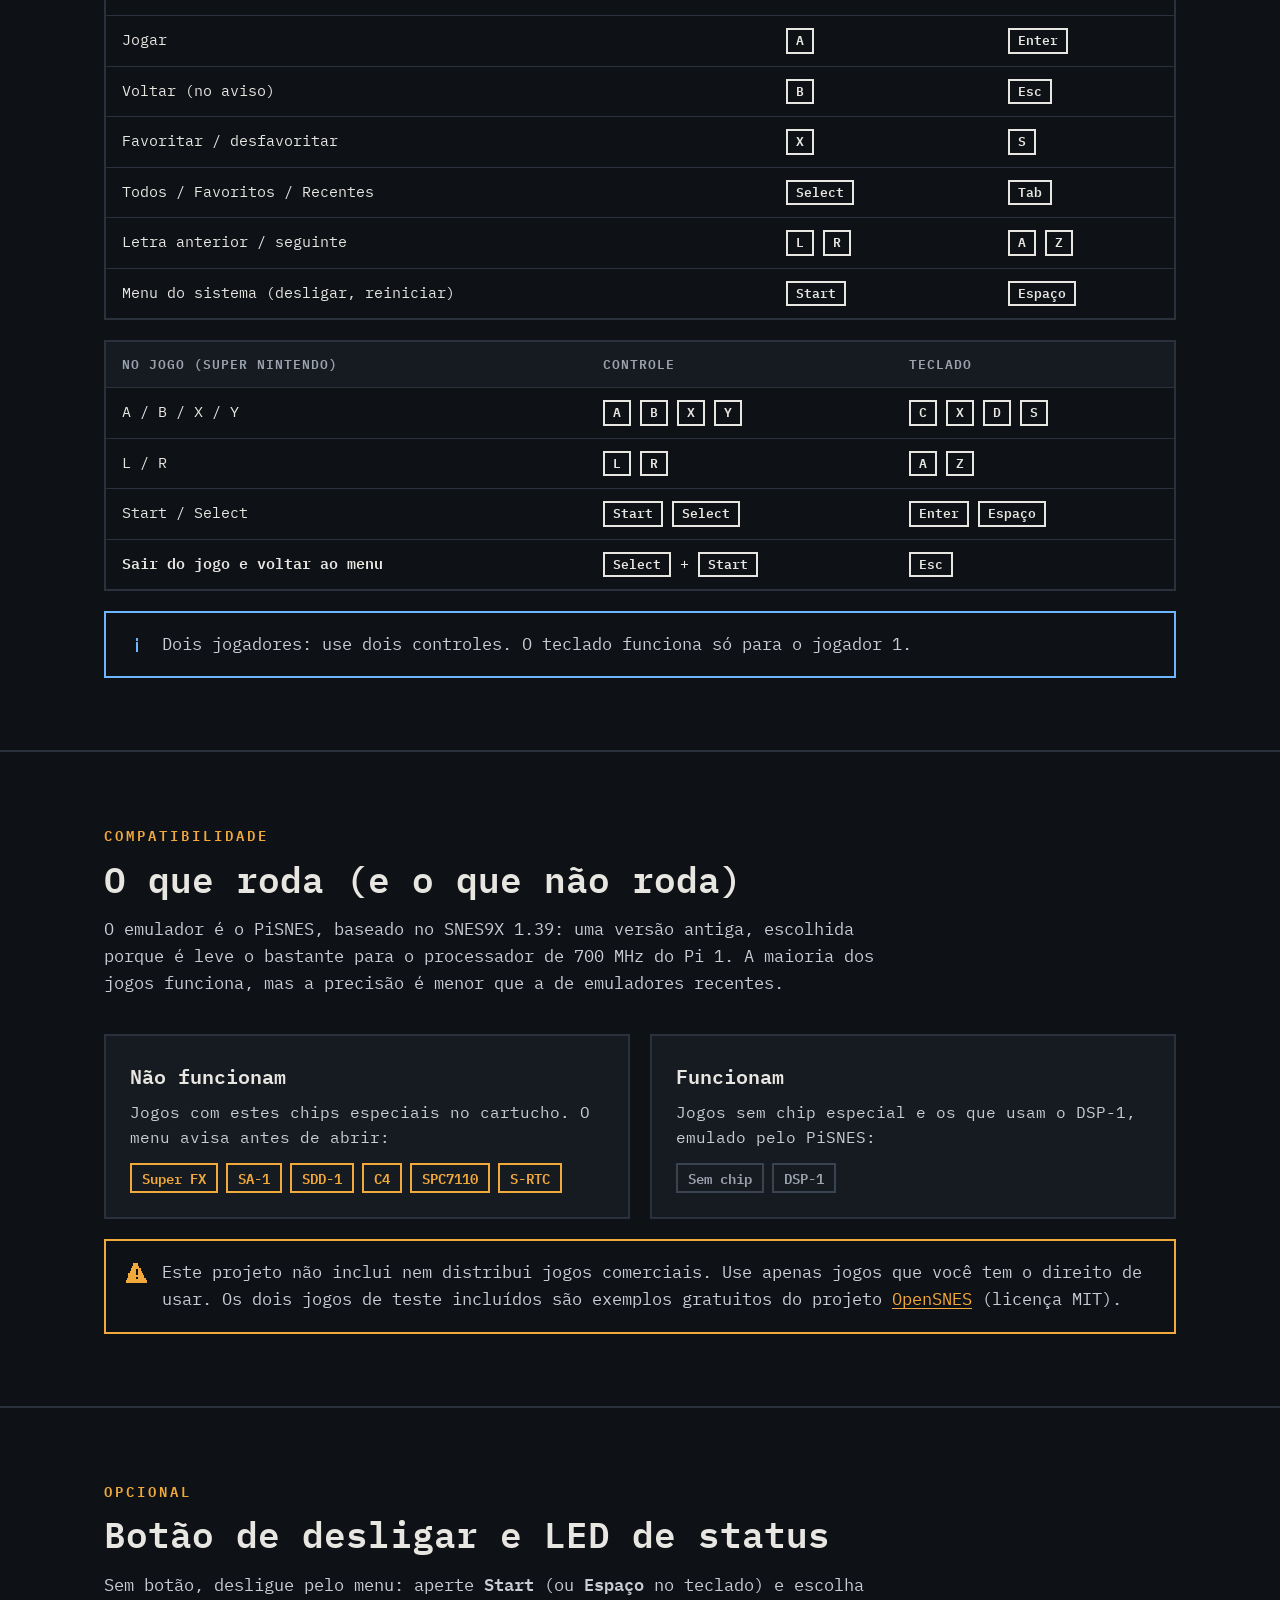
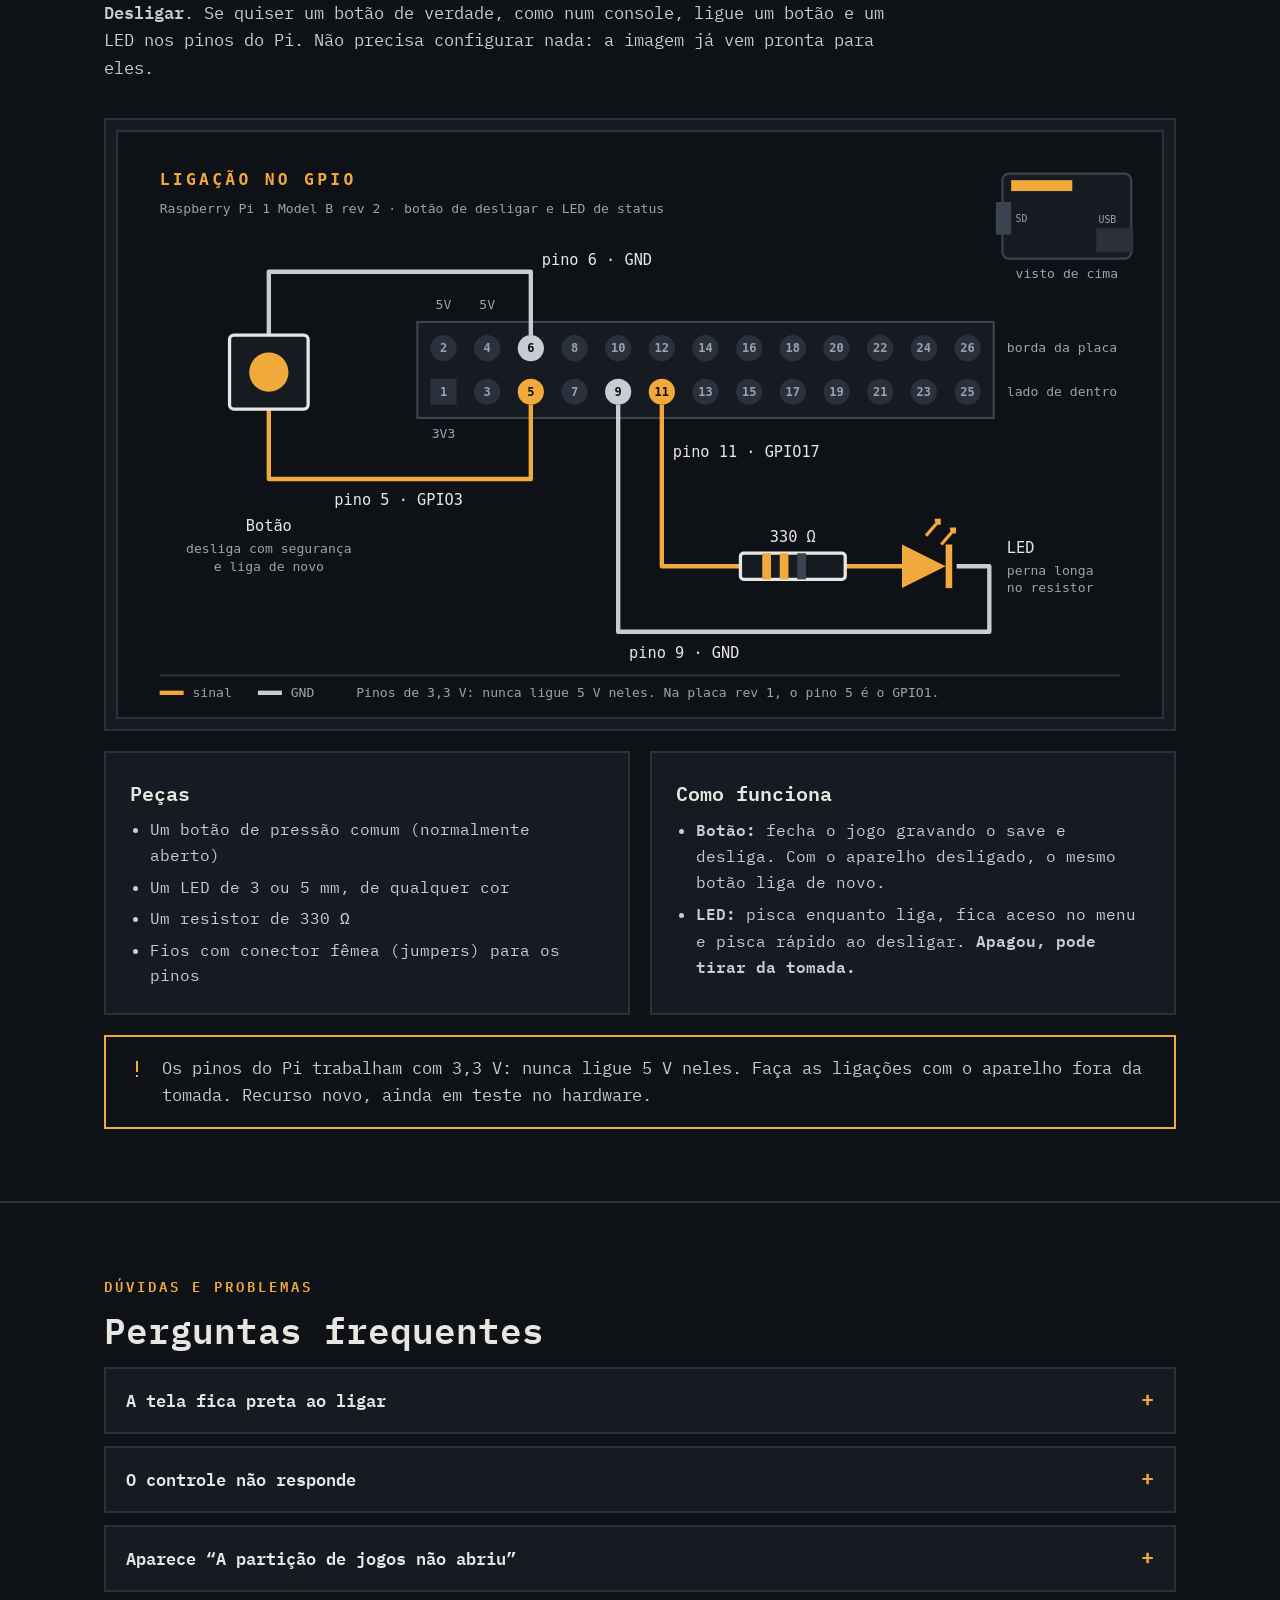
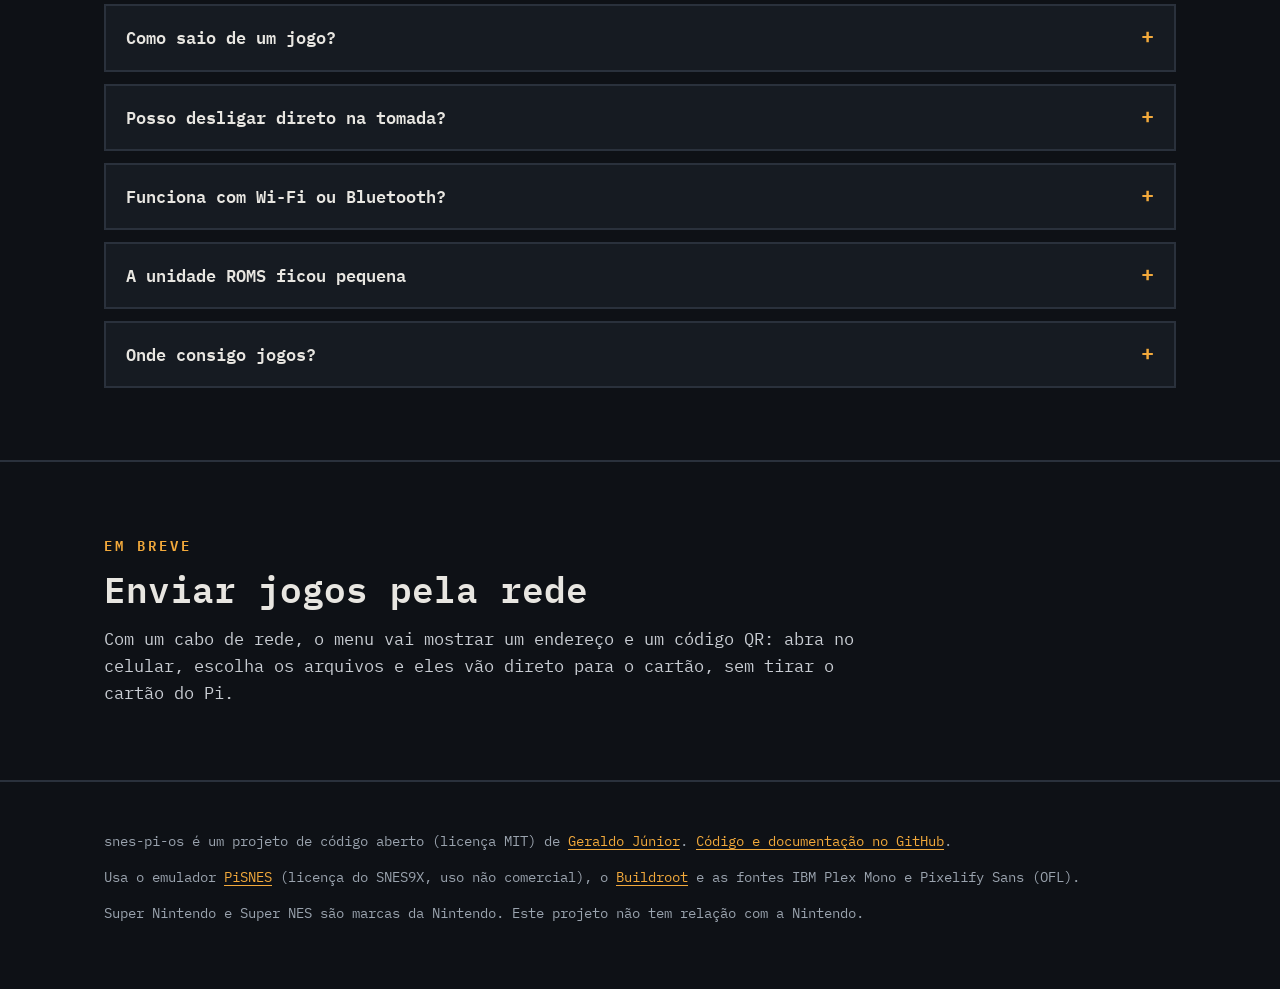
==== commit ddd4bb1a: "Docs e site: controle estilo SNES no jogo Co-Authored-By: Claude Opus 5.5 <noreply@anthropic.com>" ====
--- a/site/public/index.html
+++ b/site/public/index.html
@@ -105,7 +105,7 @@
 			<li><b>Cartão SD</b><span>De 2 GB ou mais. O Model B usa o cartão SD de tamanho normal (um microSD com adaptador também serve).</span></li>
 			<li><b>Fonte</b><span>Micro-USB de 5 V. Prefira uma de 2 A, principalmente com controle de Xbox, que puxa bastante energia.</span></li>
 			<li><b>TV ou monitor</b><span>Com entrada HDMI. O menu foi feito para 720p e a imagem é ajustada à tela.</span></li>
-			<li><b>Controle</b><span>Controle USB (o de Xbox 360 com fio é o mais garantido) ou um teclado USB.</span></li>
+			<li><b>Controle</b><span>Controle USB estilo Super Nintendo (testado com o Knup KP-3124) ou um teclado USB.</span></li>
 			<li><b>Um computador</b><span>Para gravar a imagem no cartão e copiar os jogos.</span></li>
 		</ul>
 	</div>
@@ -180,18 +180,18 @@
 <section class="block" id="controles">
 	<div class="wrap">
 		<p class="eyebrow">CONTROLES</p>
-		<h2>Controle de Xbox ou teclado</h2>
-		<p class="intro">No menu, os botões seguem o controle de Xbox: <b>A</b> confirma e <b>B</b> volta. Dentro do jogo vale o layout do Super Nintendo, pela posição dos botões.</p>
+		<h2>Controle estilo SNES ou teclado</h2>
+		<p class="intro">Com um controle USB estilo Super Nintendo, os botões valem pelo nome, no menu e no jogo: <b>A</b> confirma e <b>B</b> volta. O controle de Xbox funciona no menu; no jogo, o mapeamento atual é o do controle estilo SNES.</p>
 		<div class="table-box">
 			<table>
-				<thead><tr><th scope="col">AÇÃO NO MENU</th><th scope="col">CONTROLE DE XBOX</th><th scope="col">TECLADO</th></tr></thead>
+				<thead><tr><th scope="col">AÇÃO NO MENU</th><th scope="col">CONTROLE</th><th scope="col">TECLADO</th></tr></thead>
 				<tbody>
 					<tr><td>Navegar na lista</td><td>Direcional</td><td>Setas</td></tr>
 					<tr><td>Jogar</td><td><span class="k">A</span></td><td><span class="k">Enter</span></td></tr>
 					<tr><td>Voltar (no aviso)</td><td><span class="k">B</span></td><td><span class="k">Esc</span></td></tr>
 					<tr><td>Favoritar / desfavoritar</td><td><span class="k">X</span></td><td><span class="k">S</span></td></tr>
-					<tr><td>Todos / Favoritos / Recentes</td><td><span class="k">Back</span></td><td><span class="k">Tab</span></td></tr>
-					<tr><td>Letra anterior / seguinte</td><td><span class="k">LB</span> <span class="k">RB</span></td><td><span class="k">A</span> <span class="k">Z</span></td></tr>
+					<tr><td>Todos / Favoritos / Recentes</td><td><span class="k">Select</span></td><td><span class="k">Tab</span></td></tr>
+					<tr><td>Letra anterior / seguinte</td><td><span class="k">L</span> <span class="k">R</span></td><td><span class="k">A</span> <span class="k">Z</span></td></tr>
 					<tr><td>Menu do sistema (desligar, reiniciar)</td><td><span class="k">Start</span></td><td><span class="k">Espaço</span></td></tr>
 				</tbody>
 			</table>
@@ -199,12 +199,12 @@
 		<div style="height: 20px"></div>
 		<div class="table-box">
 			<table>
-				<thead><tr><th scope="col">NO JOGO (SUPER NINTENDO)</th><th scope="col">CONTROLE DE XBOX</th><th scope="col">TECLADO</th></tr></thead>
+				<thead><tr><th scope="col">NO JOGO (SUPER NINTENDO)</th><th scope="col">CONTROLE</th><th scope="col">TECLADO</th></tr></thead>
 				<tbody>
-					<tr><td>A / B / X / Y</td><td><span class="k">B</span> <span class="k">A</span> <span class="k">Y</span> <span class="k">X</span></td><td><span class="k">C</span> <span class="k">X</span> <span class="k">D</span> <span class="k">S</span></td></tr>
-					<tr><td>L / R</td><td><span class="k">LB</span> <span class="k">RB</span></td><td><span class="k">A</span> <span class="k">Z</span></td></tr>
-					<tr><td>Start / Select</td><td><span class="k">Start</span> <span class="k">Back</span></td><td><span class="k">Enter</span> <span class="k">Espaço</span></td></tr>
-					<tr><td><b>Sair do jogo e voltar ao menu</b></td><td><span class="k">Back</span> + <span class="k">Start</span></td><td><span class="k">Esc</span></td></tr>
+					<tr><td>A / B / X / Y</td><td><span class="k">A</span> <span class="k">B</span> <span class="k">X</span> <span class="k">Y</span></td><td><span class="k">C</span> <span class="k">X</span> <span class="k">D</span> <span class="k">S</span></td></tr>
+					<tr><td>L / R</td><td><span class="k">L</span> <span class="k">R</span></td><td><span class="k">A</span> <span class="k">Z</span></td></tr>
+					<tr><td>Start / Select</td><td><span class="k">Start</span> <span class="k">Select</span></td><td><span class="k">Enter</span> <span class="k">Espaço</span></td></tr>
+					<tr><td><b>Sair do jogo e voltar ao menu</b></td><td><span class="k">Select</span> + <span class="k">Start</span></td><td><span class="k">Esc</span></td></tr>
 				</tbody>
 			</table>
 		</div>
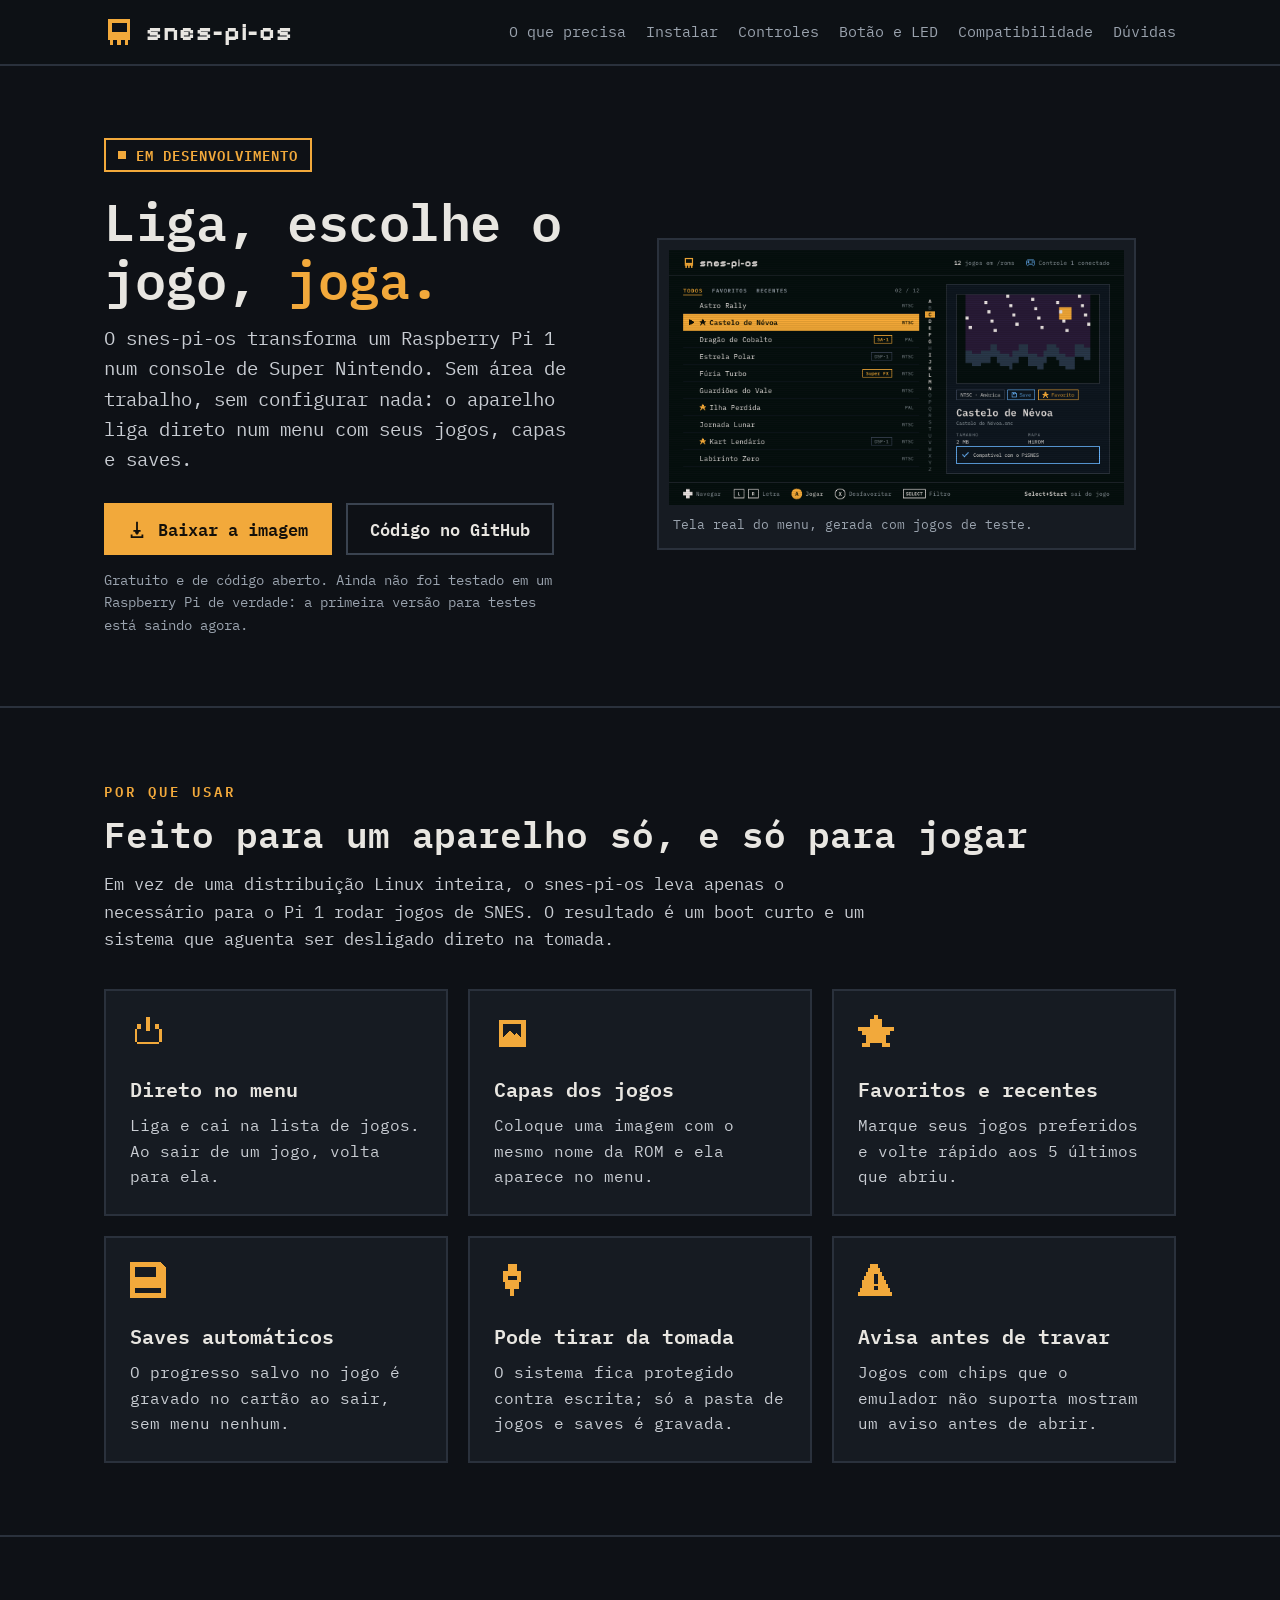
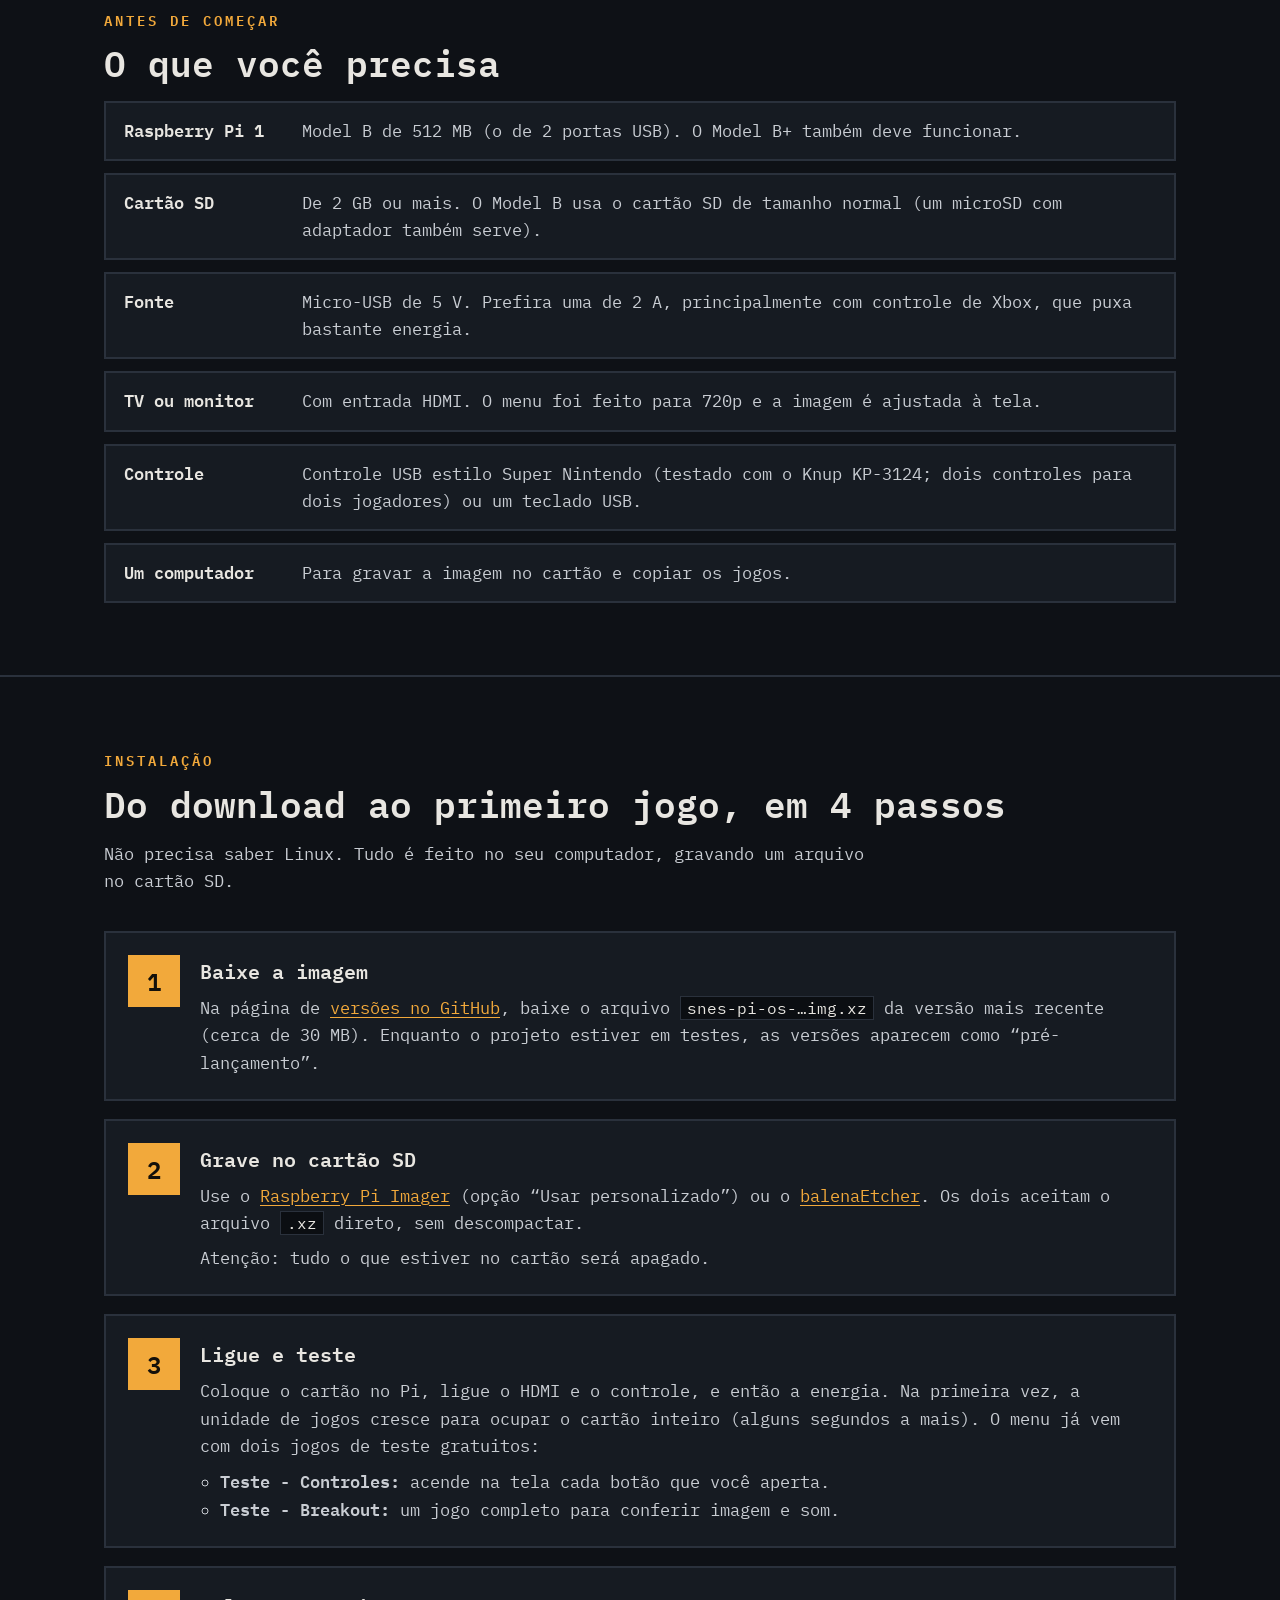
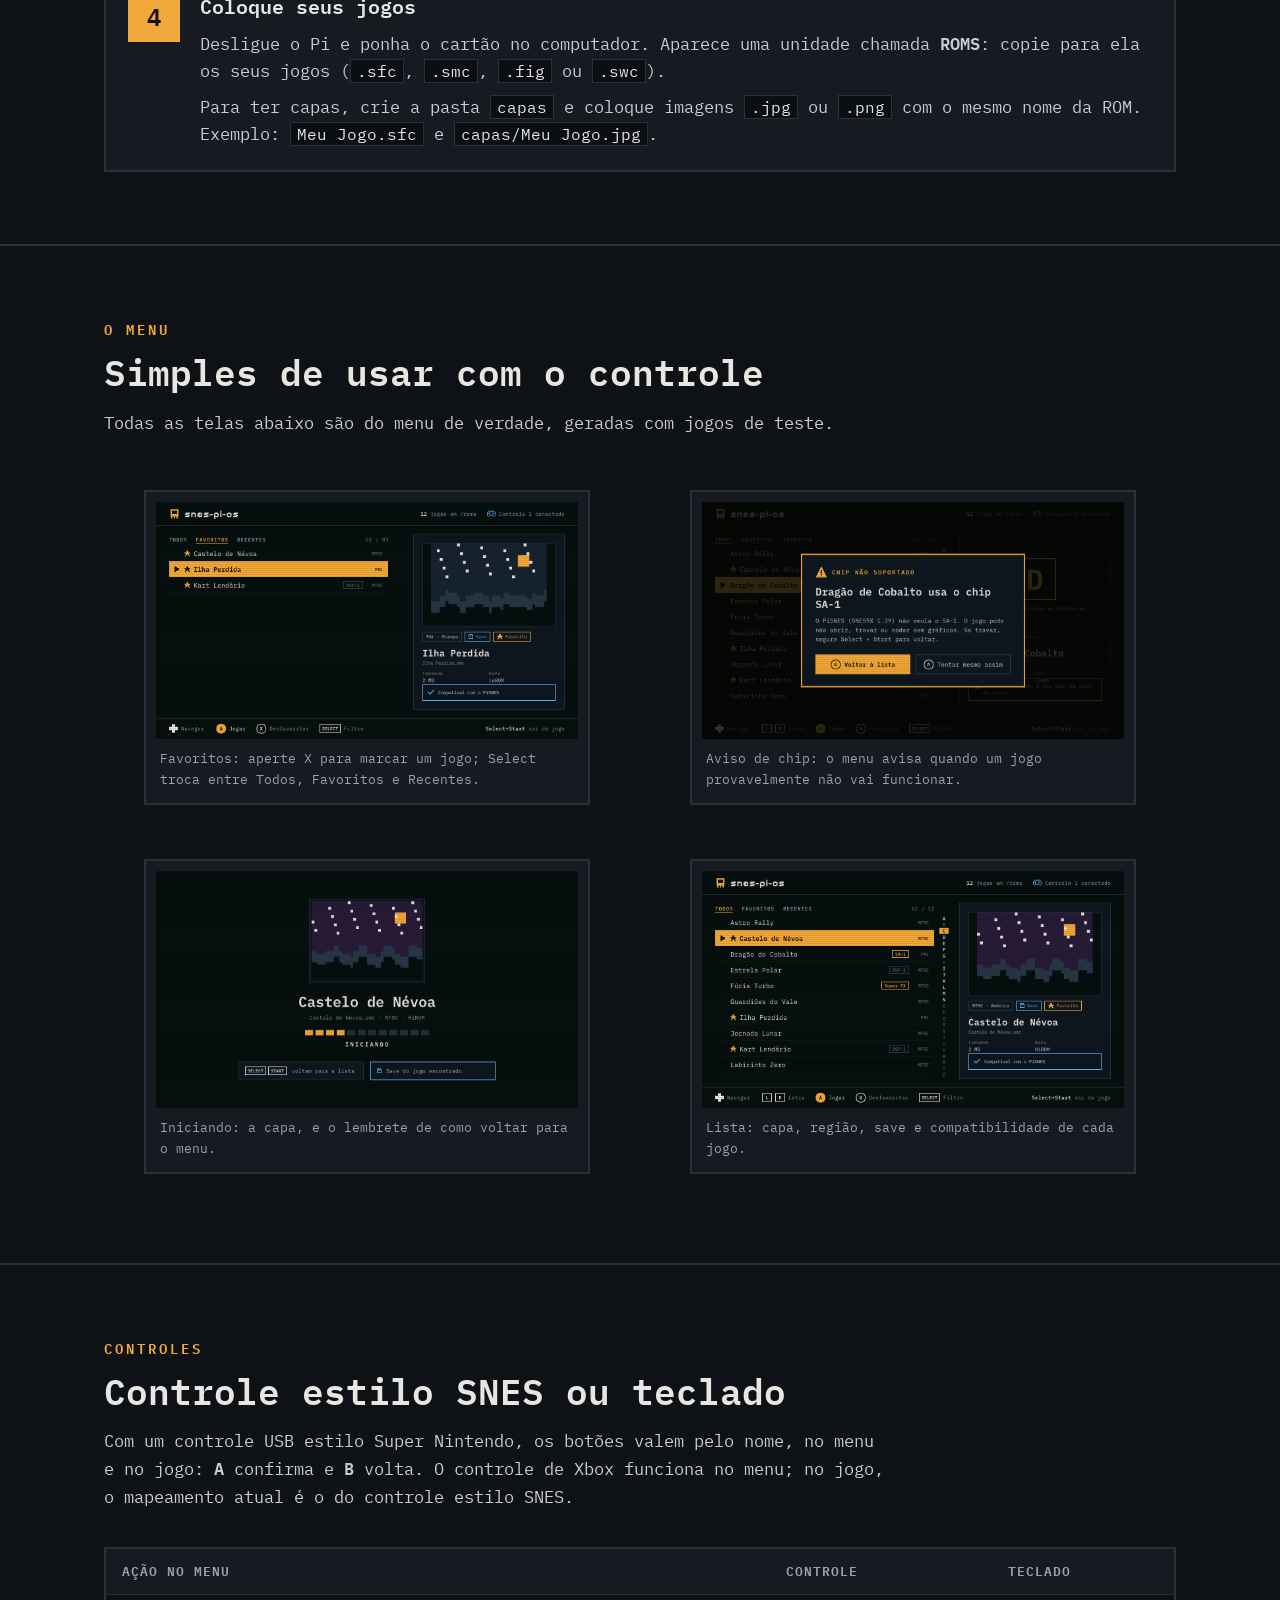
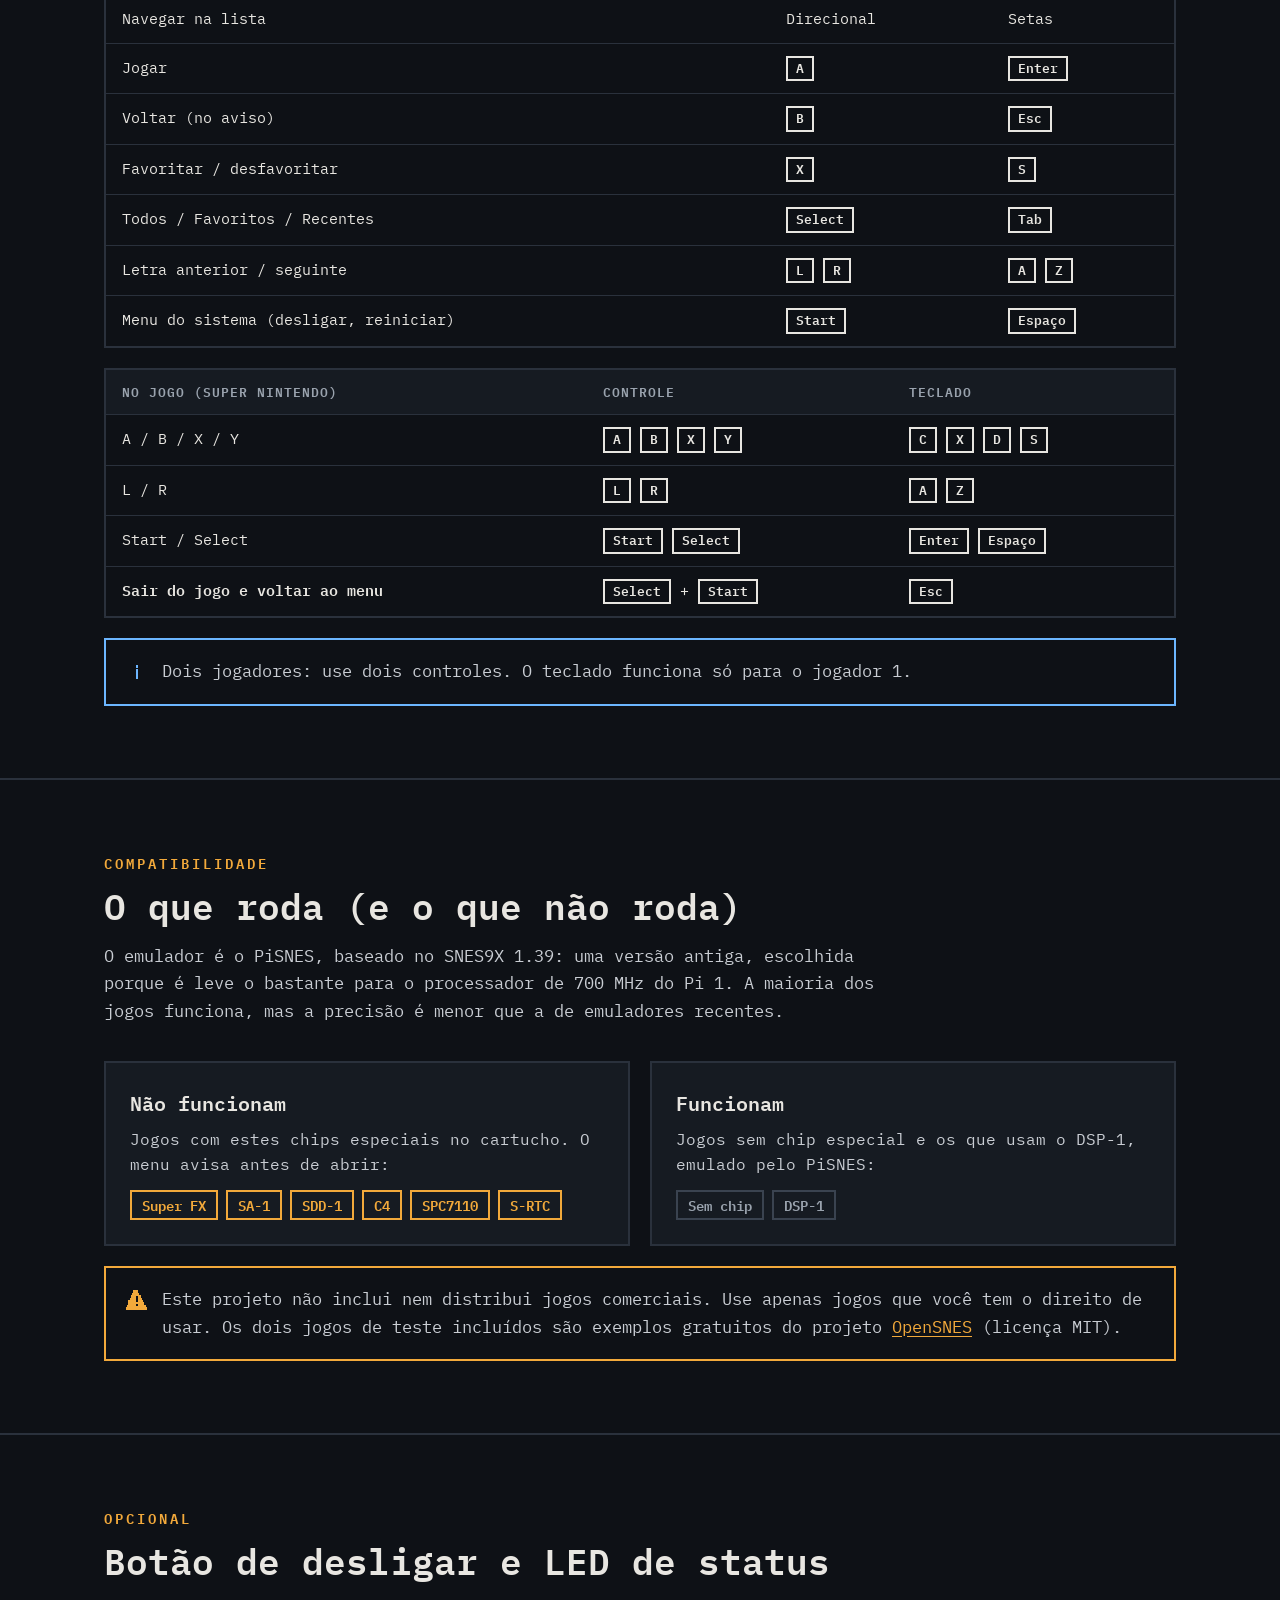
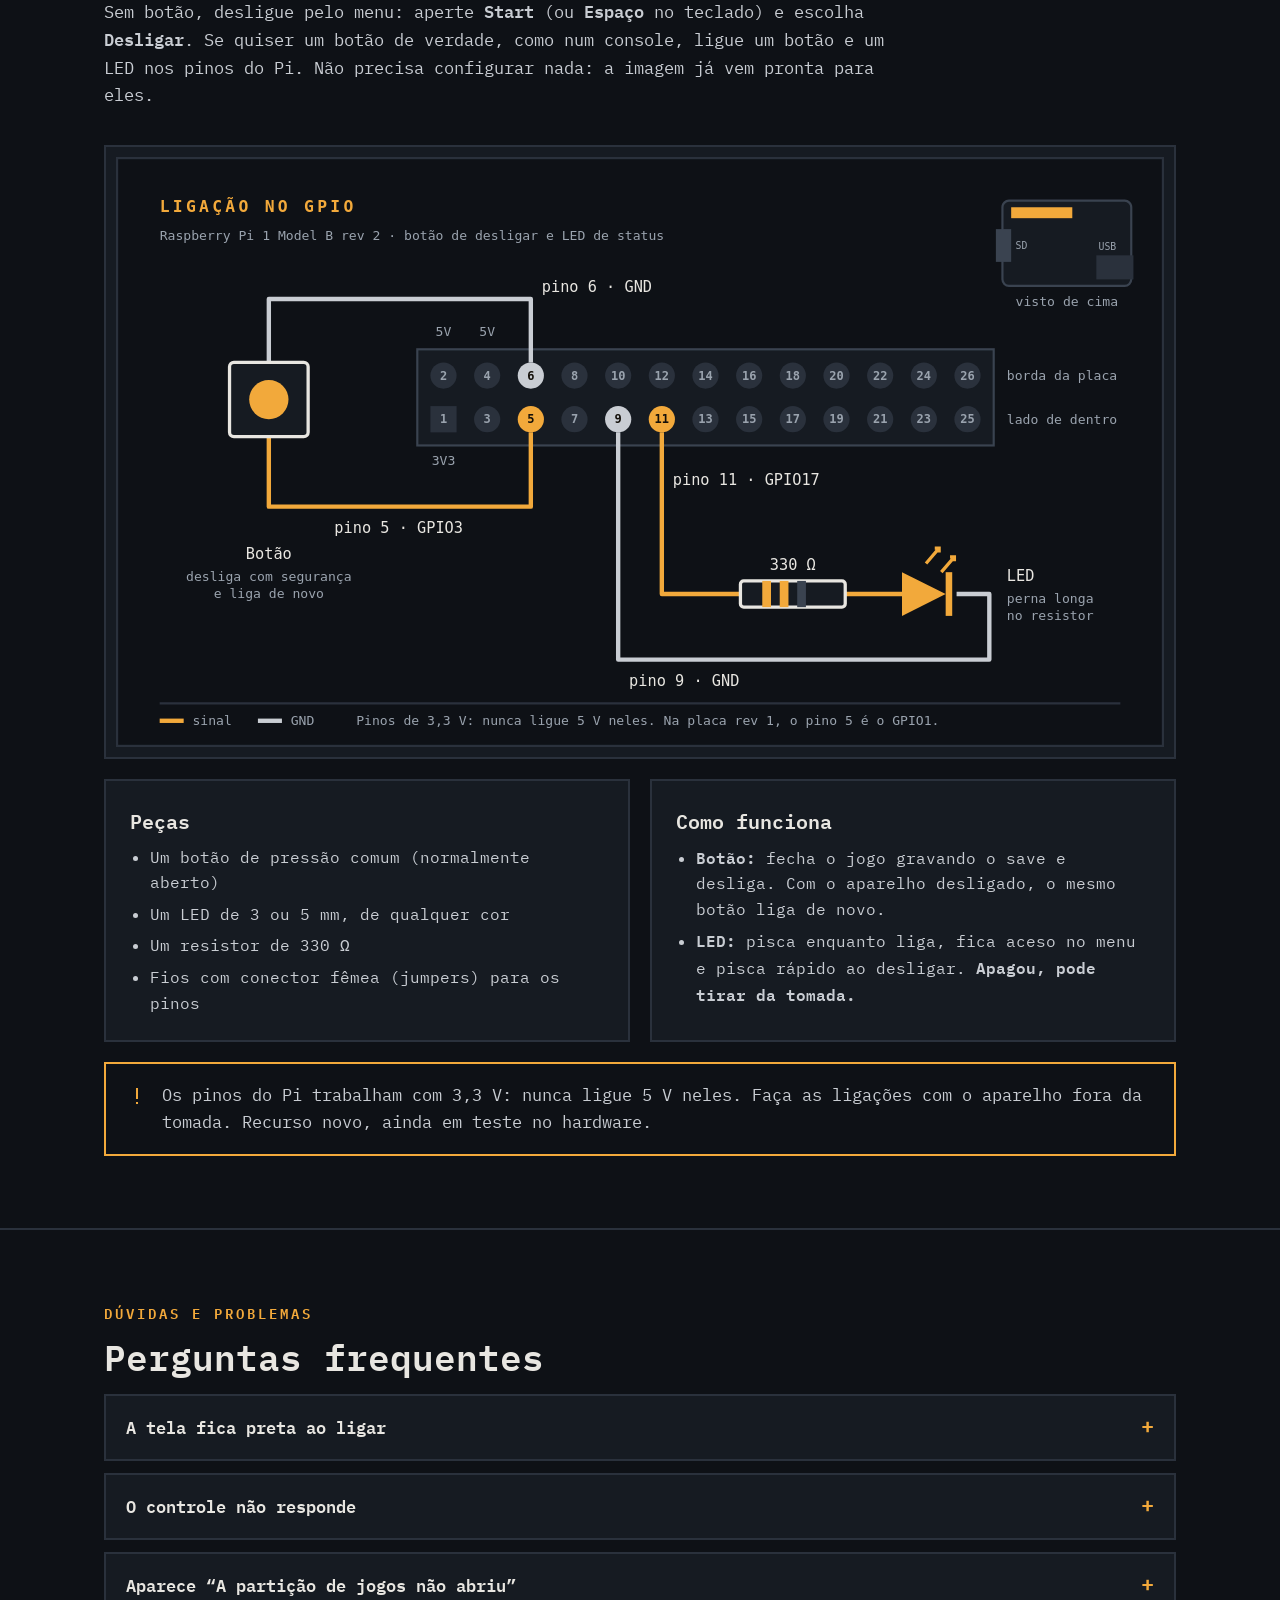
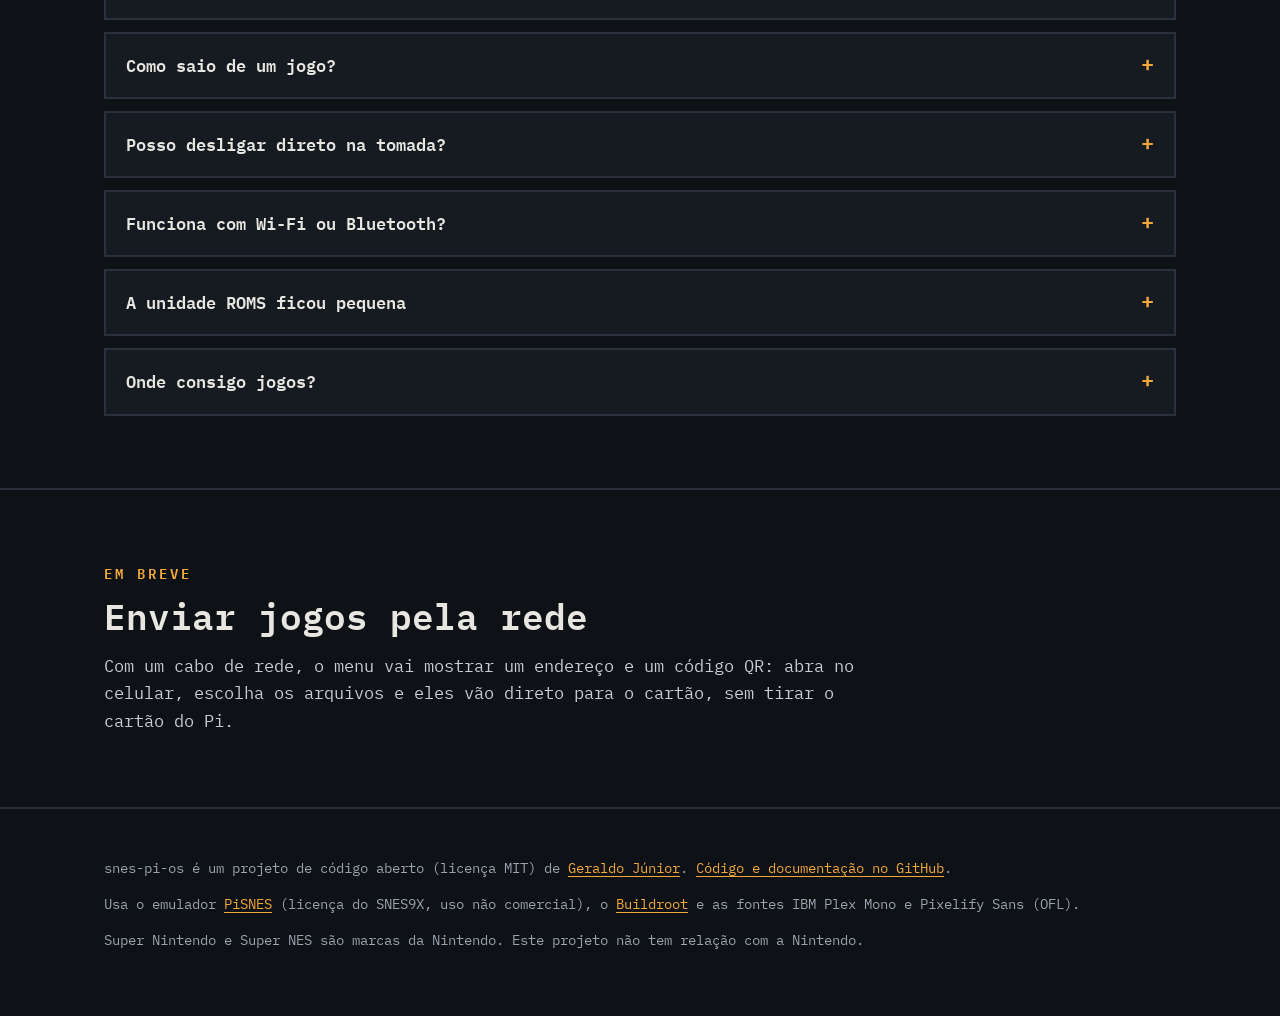
==== commit d1de5024: "README e site: dois controles estilo SNES funcionam no Pi Co-Authored-By: Claude Opus 5.5 <noreply@a" ====
--- a/site/public/index.html
+++ b/site/public/index.html
@@ -105,7 +105,7 @@
 			<li><b>Cartão SD</b><span>De 2 GB ou mais. O Model B usa o cartão SD de tamanho normal (um microSD com adaptador também serve).</span></li>
 			<li><b>Fonte</b><span>Micro-USB de 5 V. Prefira uma de 2 A, principalmente com controle de Xbox, que puxa bastante energia.</span></li>
 			<li><b>TV ou monitor</b><span>Com entrada HDMI. O menu foi feito para 720p e a imagem é ajustada à tela.</span></li>
-			<li><b>Controle</b><span>Controle USB estilo Super Nintendo (testado com o Knup KP-3124) ou um teclado USB.</span></li>
+			<li><b>Controle</b><span>Controle USB estilo Super Nintendo (testado com o Knup KP-3124; dois controles para dois jogadores) ou um teclado USB.</span></li>
 			<li><b>Um computador</b><span>Para gravar a imagem no cartão e copiar os jogos.</span></li>
 		</ul>
 	</div>
@@ -303,7 +303,7 @@
 		</details>
 		<details>
 			<summary>Como saio de um jogo?</summary>
-			<div class="ans"><p>Aperte <b>Back + Start</b> juntos no controle (ou Esc no teclado). O jogo grava o save e você volta ao menu.</p></div>
+			<div class="ans"><p>Aperte <b>Select + Start</b> juntos no controle (ou Esc no teclado). O jogo grava o save e você volta ao menu.</p></div>
 		</details>
 		<details>
 			<summary>Posso desligar direto na tomada?</summary>
@@ -311,7 +311,7 @@
 		</details>
 		<details>
 			<summary>Funciona com Wi-Fi ou Bluetooth?</summary>
-			<div class="ans"><p>Não. O Raspberry Pi 1 não tem Wi-Fi nem Bluetooth. Controles sem fio só funcionam com receptor USB próprio (como o receptor de controle de Xbox 360). Um modo para enviar jogos pela rede, por cabo, está nos planos.</p></div>
+			<div class="ans"><p>Não. O Raspberry Pi 1 não tem Wi-Fi nem Bluetooth. Controles sem fio só funcionam com receptor USB próprio (no jogo, o mapeamento é o de controle estilo SNES). Um modo para enviar jogos pela rede, por cabo, está nos planos.</p></div>
 		</details>
 		<details>
 			<summary>A unidade ROMS ficou pequena</summary>
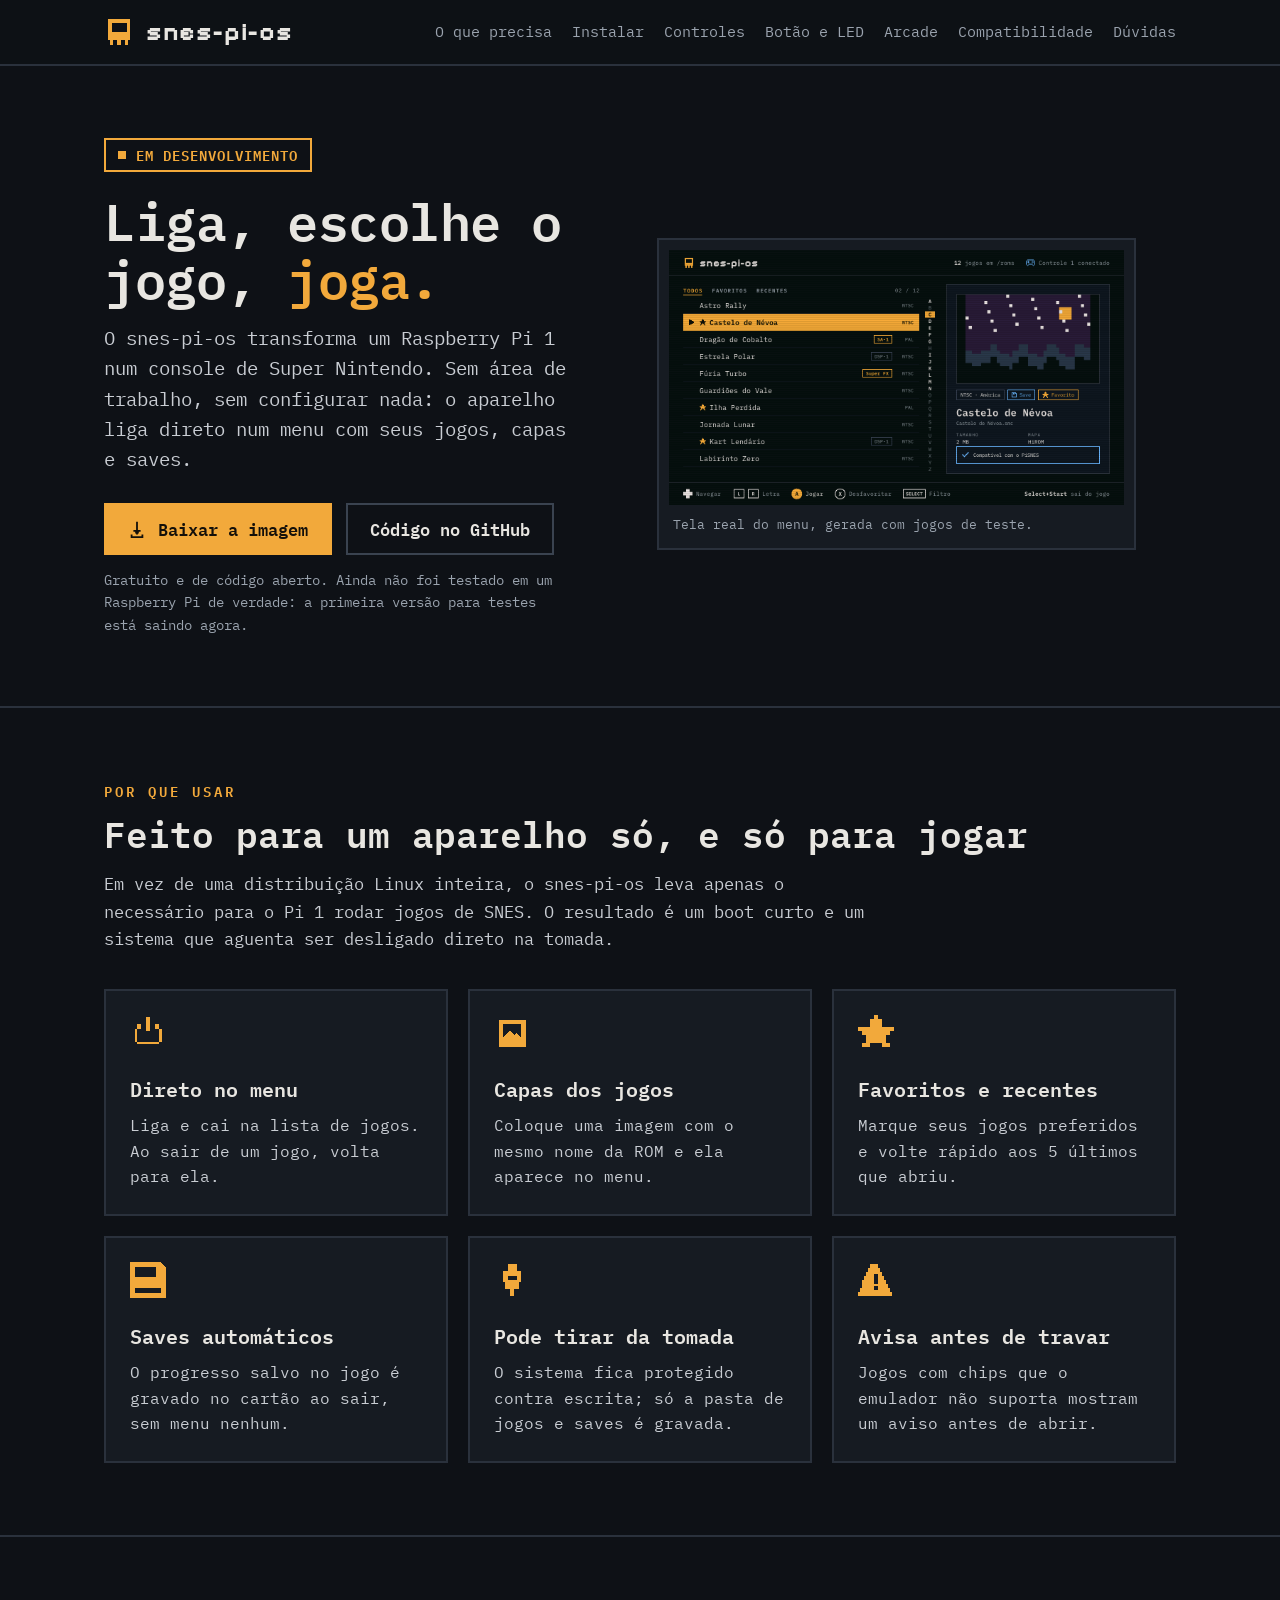
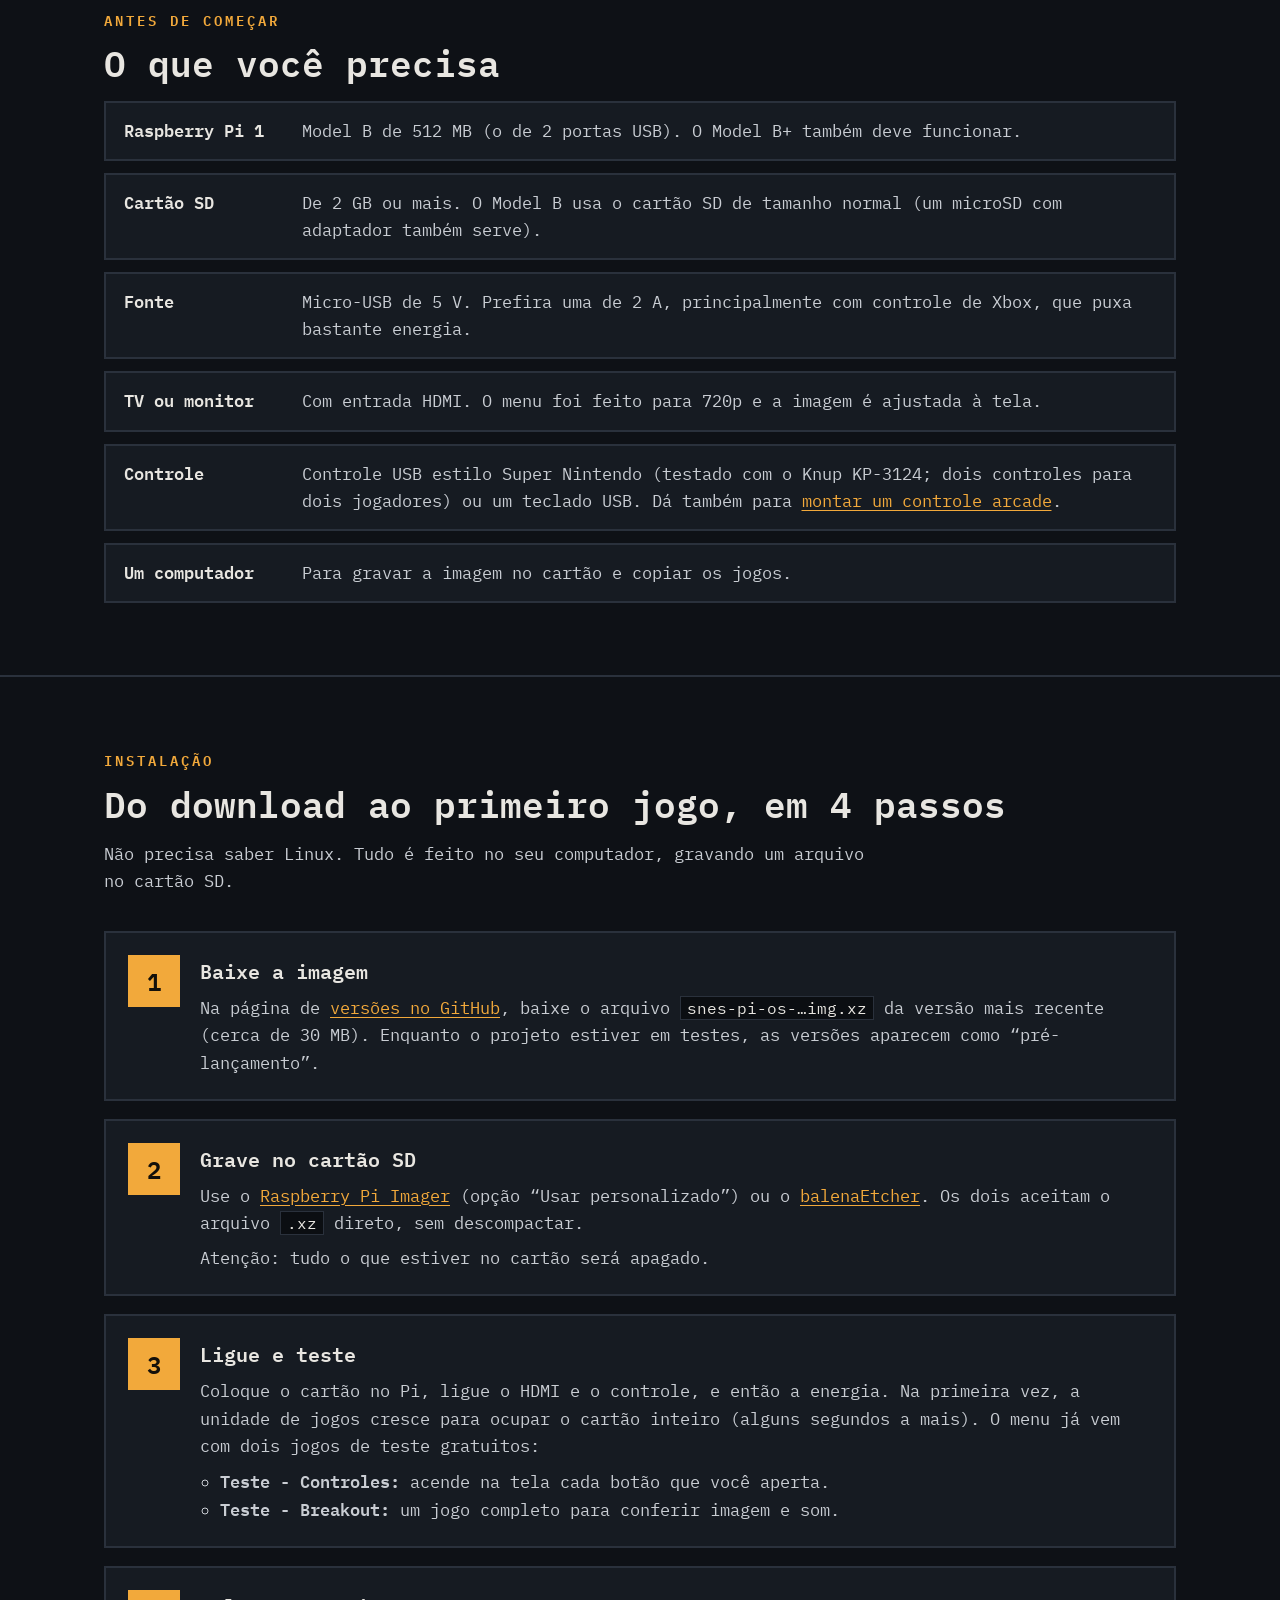
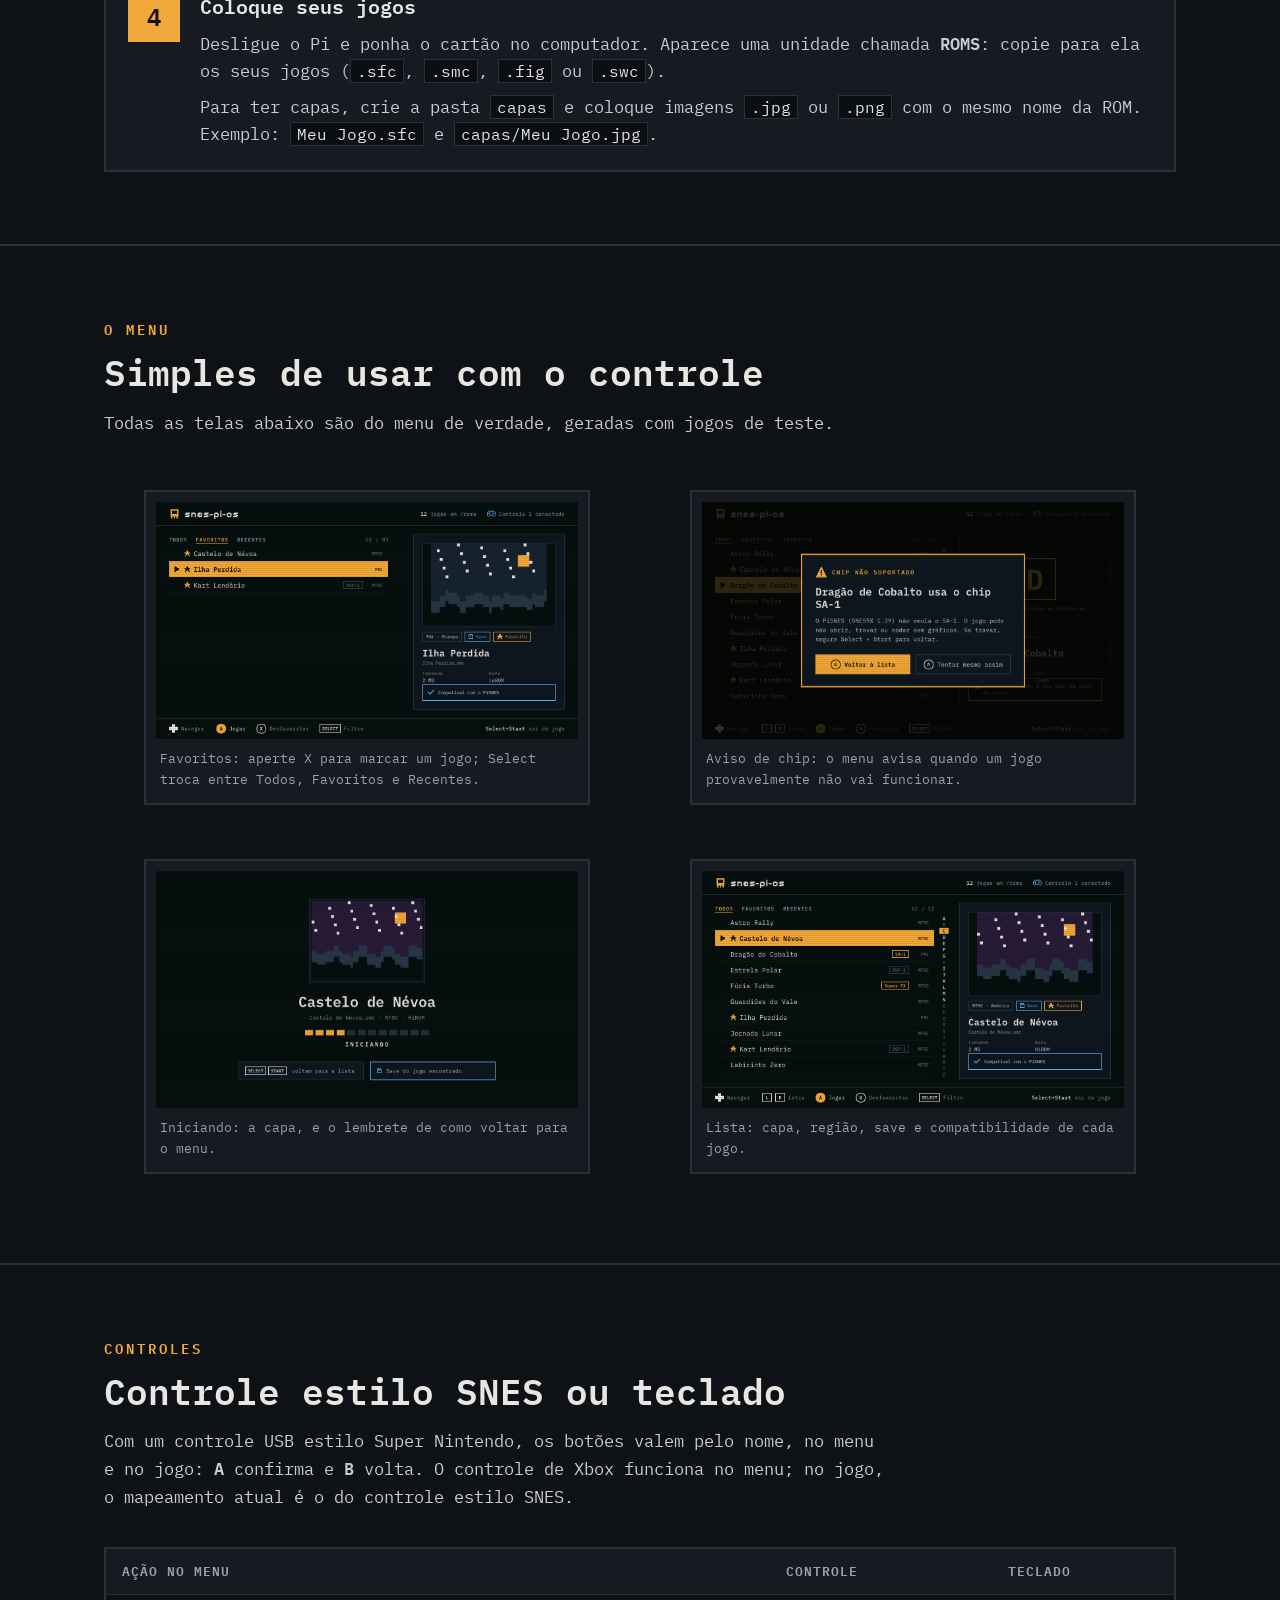
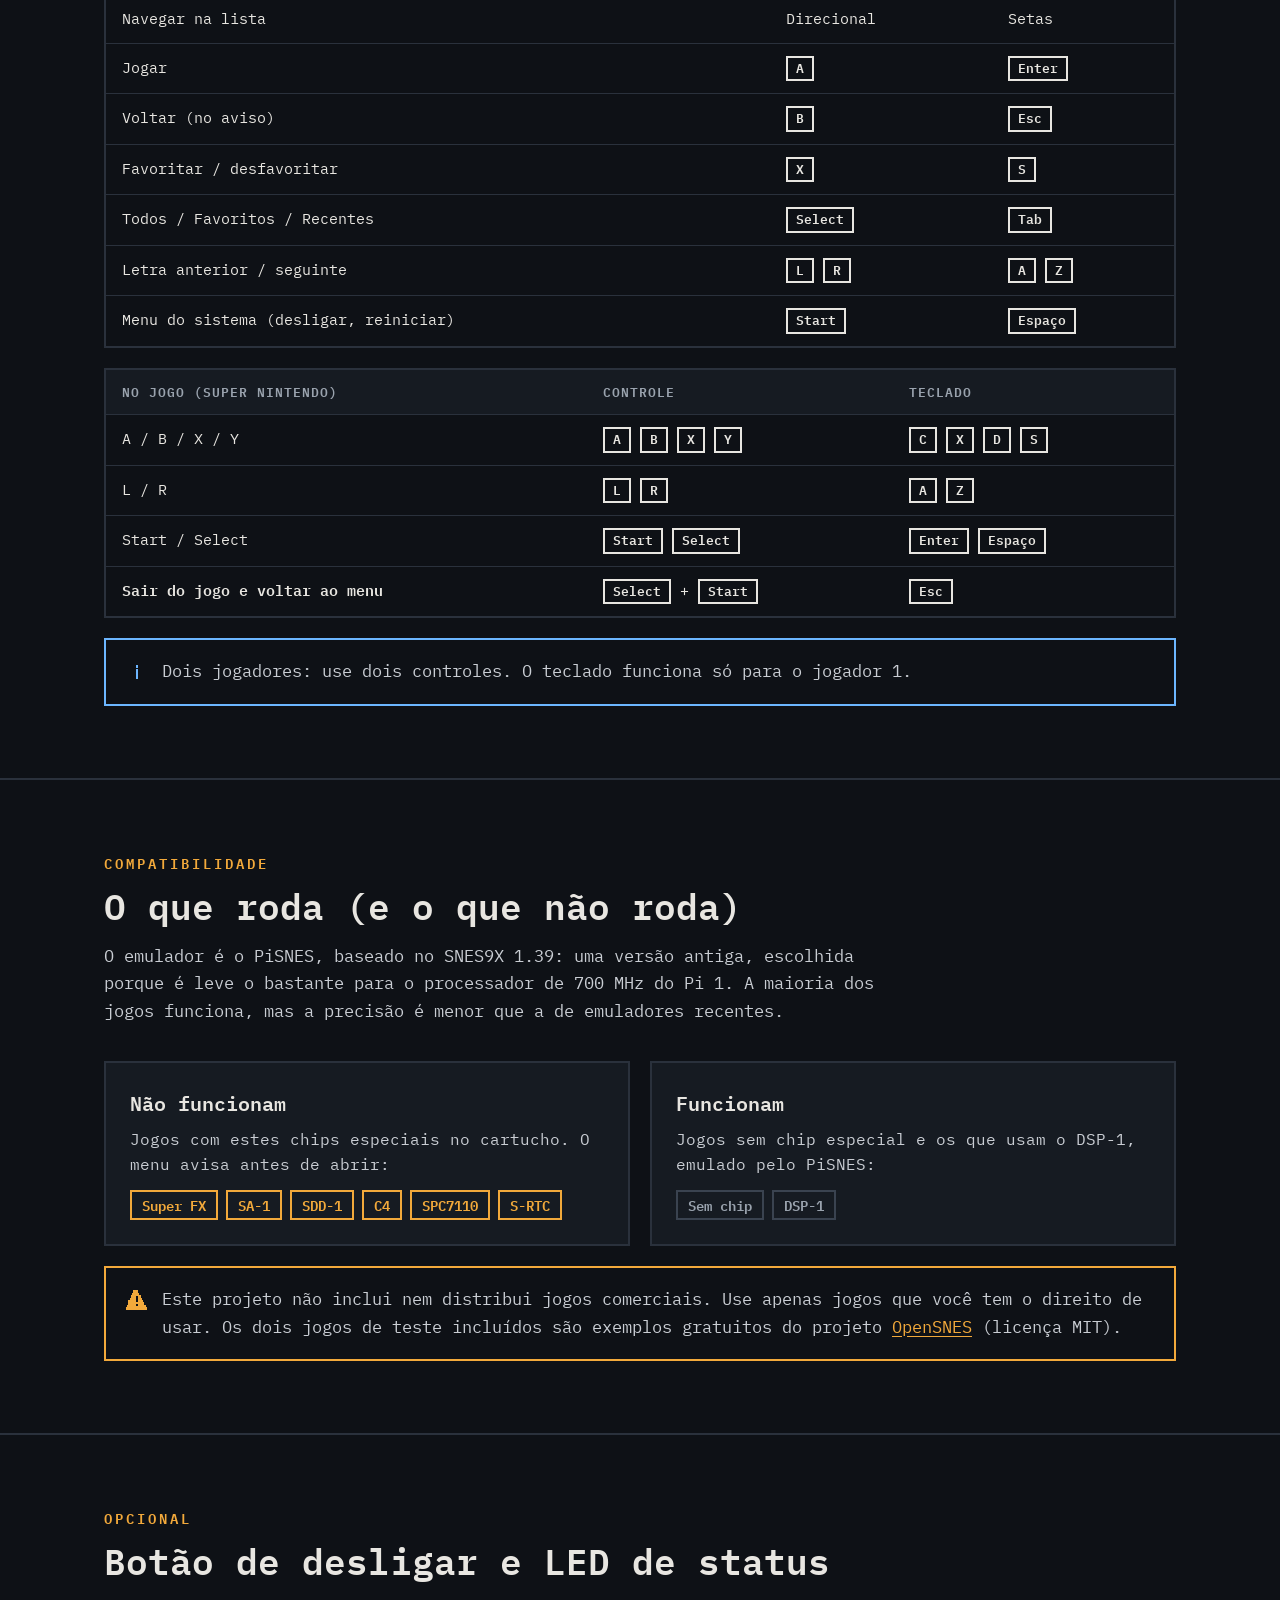
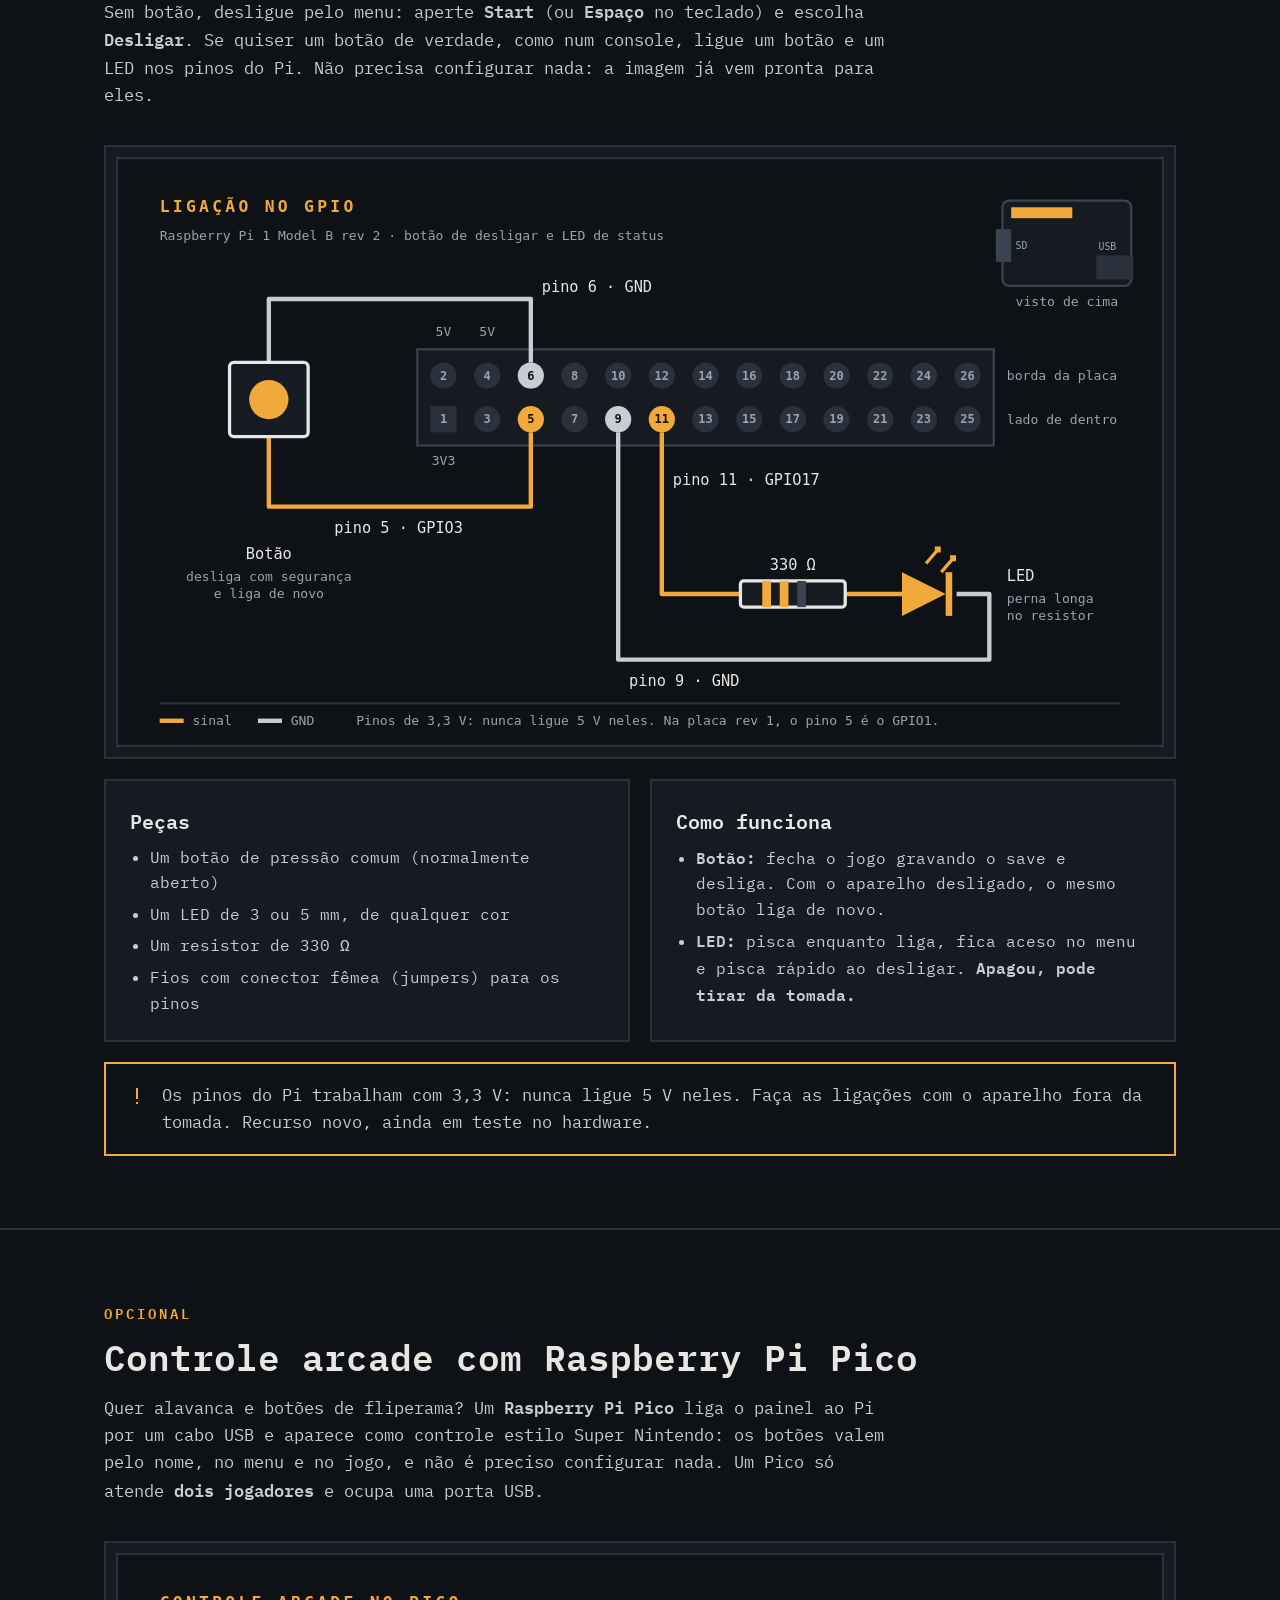
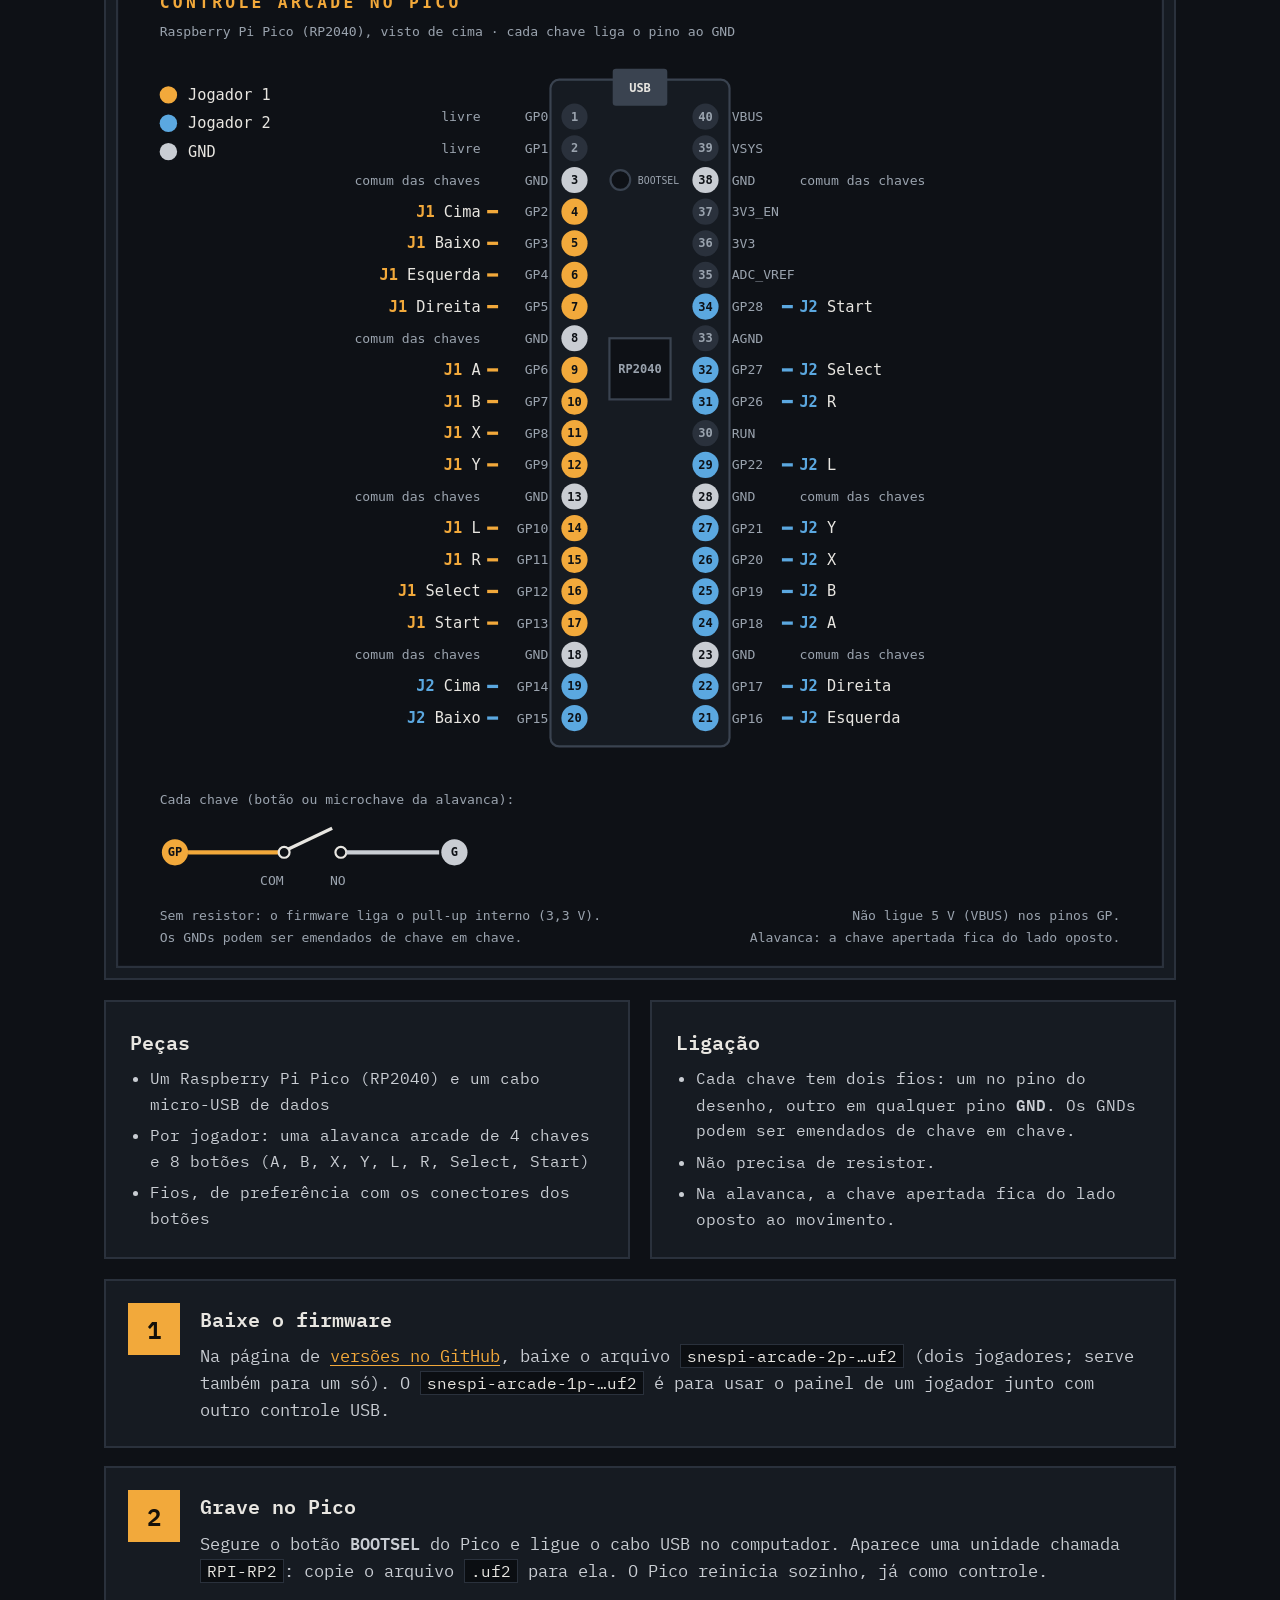
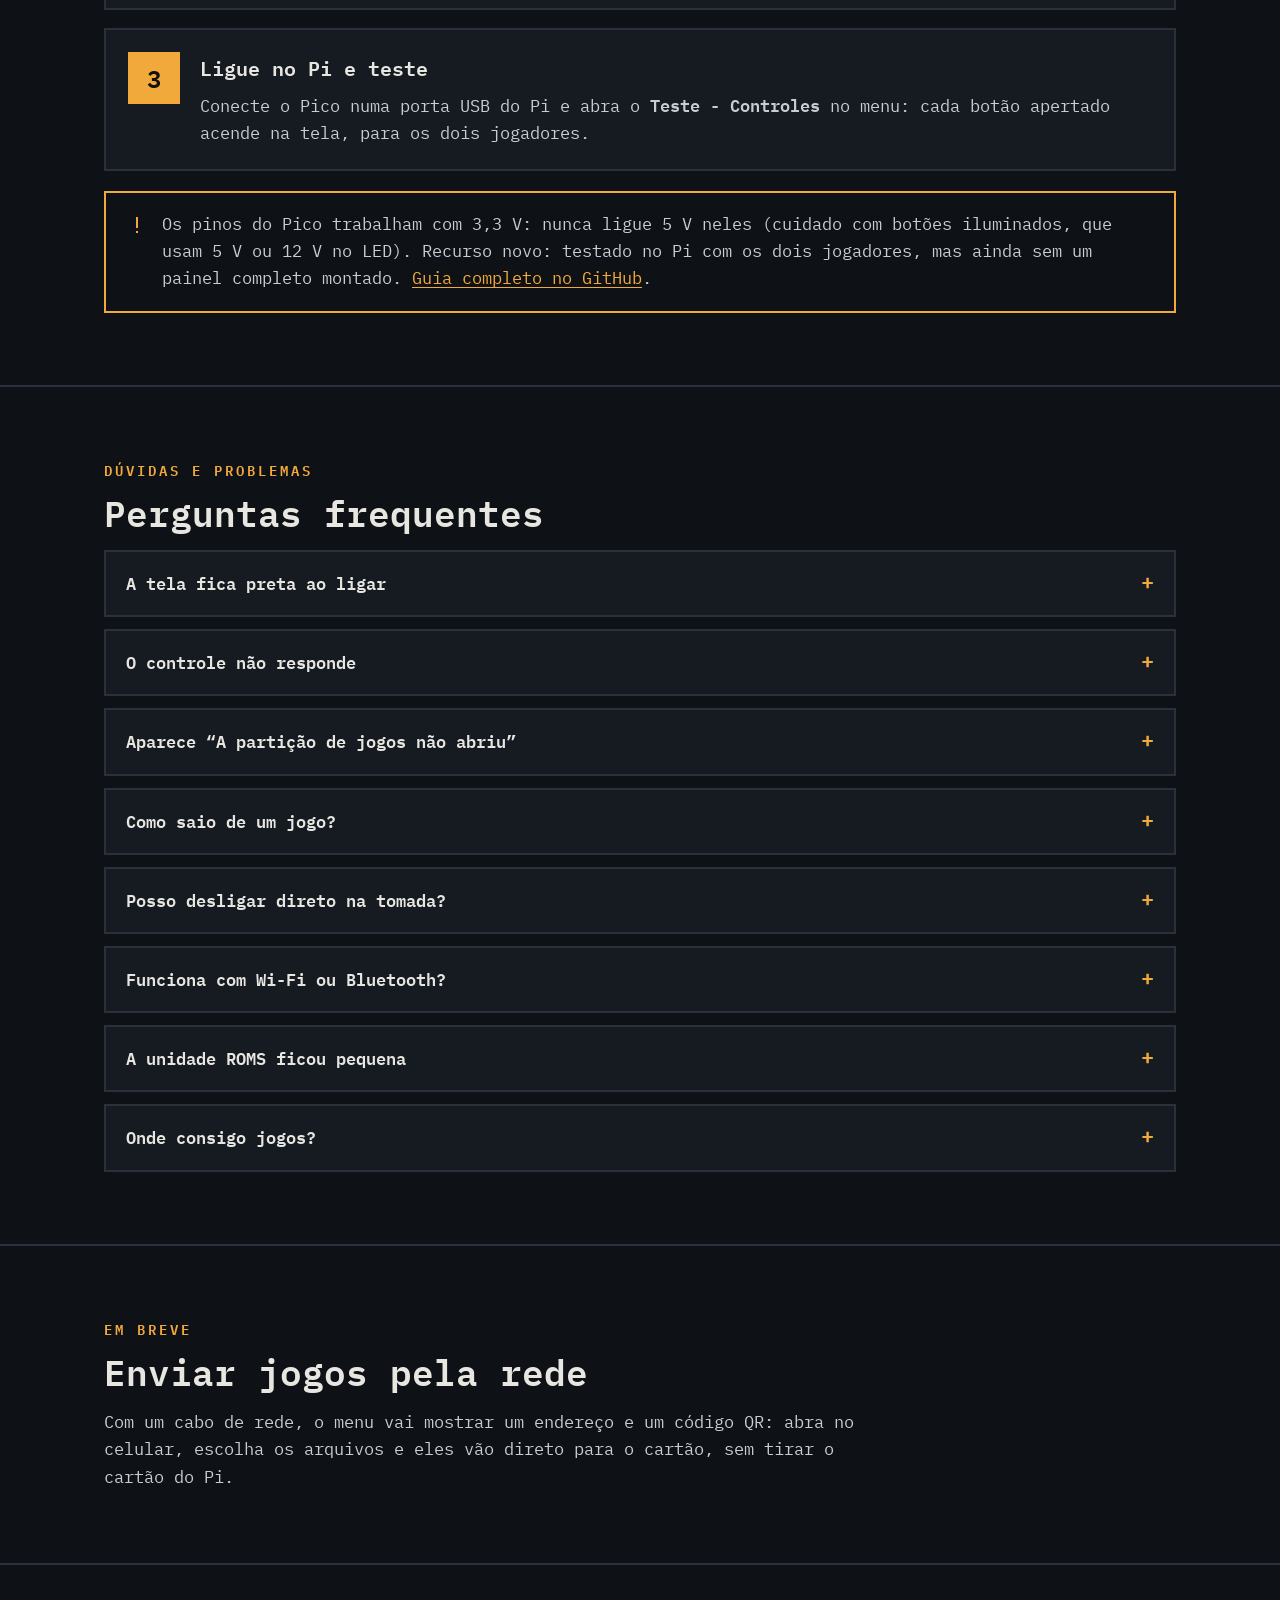
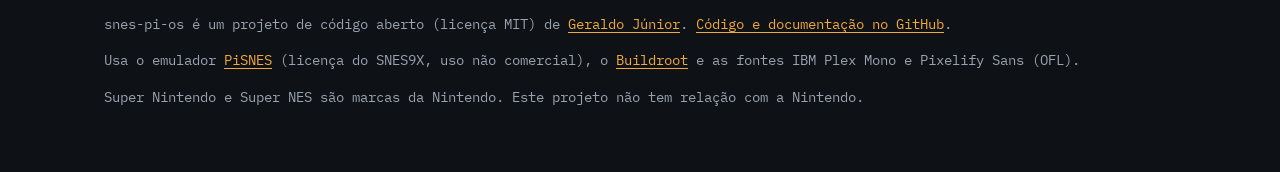
==== commit a99ede17: "Site: seção do controle arcade com Raspberry Pi Pico O esquema de ligação passa de docs/img para sit" ====
--- a/site/public/index.html
+++ b/site/public/index.html
@@ -26,6 +26,7 @@
 			<a href="#instalar">Instalar</a>
 			<a href="#controles">Controles</a>
 			<a href="#botao">Botão e LED</a>
+			<a href="#arcade">Arcade</a>
 			<a href="#compatibilidade">Compatibilidade</a>
 			<a href="#duvidas">Dúvidas</a>
 		</nav>
@@ -105,7 +106,7 @@
 			<li><b>Cartão SD</b><span>De 2 GB ou mais. O Model B usa o cartão SD de tamanho normal (um microSD com adaptador também serve).</span></li>
 			<li><b>Fonte</b><span>Micro-USB de 5 V. Prefira uma de 2 A, principalmente com controle de Xbox, que puxa bastante energia.</span></li>
 			<li><b>TV ou monitor</b><span>Com entrada HDMI. O menu foi feito para 720p e a imagem é ajustada à tela.</span></li>
-			<li><b>Controle</b><span>Controle USB estilo Super Nintendo (testado com o Knup KP-3124; dois controles para dois jogadores) ou um teclado USB.</span></li>
+			<li><b>Controle</b><span>Controle USB estilo Super Nintendo (testado com o Knup KP-3124; dois controles para dois jogadores) ou um teclado USB. Dá também para <a href="#arcade">montar um controle arcade</a>.</span></li>
 			<li><b>Um computador</b><span>Para gravar a imagem no cartão e copiar os jogos.</span></li>
 		</ul>
 	</div>
@@ -279,6 +280,61 @@
 	</div>
 </section>
 
+<section class="block" id="arcade">
+	<div class="wrap">
+		<p class="eyebrow">OPCIONAL</p>
+		<h2>Controle arcade com Raspberry Pi Pico</h2>
+		<p class="intro">Quer alavanca e botões de fliperama? Um <b>Raspberry Pi Pico</b> liga o painel ao Pi por um cabo USB e aparece como controle estilo Super Nintendo: os botões valem pelo nome, no menu e no jogo, e não é preciso configurar nada. Um Pico só atende <b>dois jogadores</b> e ocupa uma porta USB.</p>
+		<figure class="screen wiring">
+			<img src="img/ligacao-pico.svg" width="960" height="930" loading="lazy" alt="Raspberry Pi Pico visto de cima, com o USB para cima. Jogador 1: cima, baixo, esquerda, direita, A, B, X, Y, L, R, Select e Start nos pinos GP2 a GP13. Jogador 2: nos pinos GP14 a GP22 e GP26 a GP28. Cada chave liga o seu pino a um pino GND.">
+		</figure>
+		<div class="grid c2 wiring-info">
+			<div class="card">
+				<h3>Peças</h3>
+				<ul>
+					<li>Um Raspberry Pi Pico (RP2040) e um cabo micro-USB de dados</li>
+					<li>Por jogador: uma alavanca arcade de 4 chaves e 8 botões (A, B, X, Y, L, R, Select, Start)</li>
+					<li>Fios, de preferência com os conectores dos botões</li>
+				</ul>
+			</div>
+			<div class="card">
+				<h3>Ligação</h3>
+				<ul>
+					<li>Cada chave tem dois fios: um no pino do desenho, outro em qualquer pino <b>GND</b>. Os GNDs podem ser emendados de chave em chave.</li>
+					<li>Não precisa de resistor.</li>
+					<li>Na alavanca, a chave apertada fica do lado oposto ao movimento.</li>
+				</ul>
+			</div>
+		</div>
+		<div style="height: 20px"></div>
+		<ol class="steps">
+			<li>
+				<div>
+					<h3>Baixe o firmware</h3>
+					<p>Na página de <a href="https://github.com/geraldoantonio/snes-pi-os/releases">versões no GitHub</a>, baixe o arquivo <code>snespi-arcade-2p-…uf2</code> (dois jogadores; serve também para um só). O <code>snespi-arcade-1p-…uf2</code> é para usar o painel de um jogador junto com outro controle USB.</p>
+				</div>
+			</li>
+			<li>
+				<div>
+					<h3>Grave no Pico</h3>
+					<p>Segure o botão <b>BOOTSEL</b> do Pico e ligue o cabo USB no computador. Aparece uma unidade chamada <code>RPI-RP2</code>: copie o arquivo <code>.uf2</code> para ela. O Pico reinicia sozinho, já como controle.</p>
+				</div>
+			</li>
+			<li>
+				<div>
+					<h3>Ligue no Pi e teste</h3>
+					<p>Conecte o Pico numa porta USB do Pi e abra o <b>Teste - Controles</b> no menu: cada botão apertado acende na tela, para os dois jogadores.</p>
+				</div>
+			</li>
+		</ol>
+		<div style="height: 20px"></div>
+		<div class="note">
+			<svg viewBox="0 0 16 16" fill="#F2A93B" shape-rendering="crispEdges" aria-hidden="true"><path d="M7 2h2v8H7zm0 10h2v2H7z"/></svg>
+			<span>Os pinos do Pico trabalham com 3,3 V: nunca ligue 5 V neles (cuidado com botões iluminados, que usam 5 V ou 12 V no LED). Recurso novo: testado no Pi com os dois jogadores, mas ainda sem um painel completo montado. <a href="https://github.com/geraldoantonio/snes-pi-os/blob/main/docs/controle-arcade.md">Guia completo no GitHub</a>.</span>
+		</div>
+	</div>
+</section>
+
 <section class="block" id="duvidas">
 	<div class="wrap">
 		<p class="eyebrow">DÚVIDAS E PROBLEMAS</p>
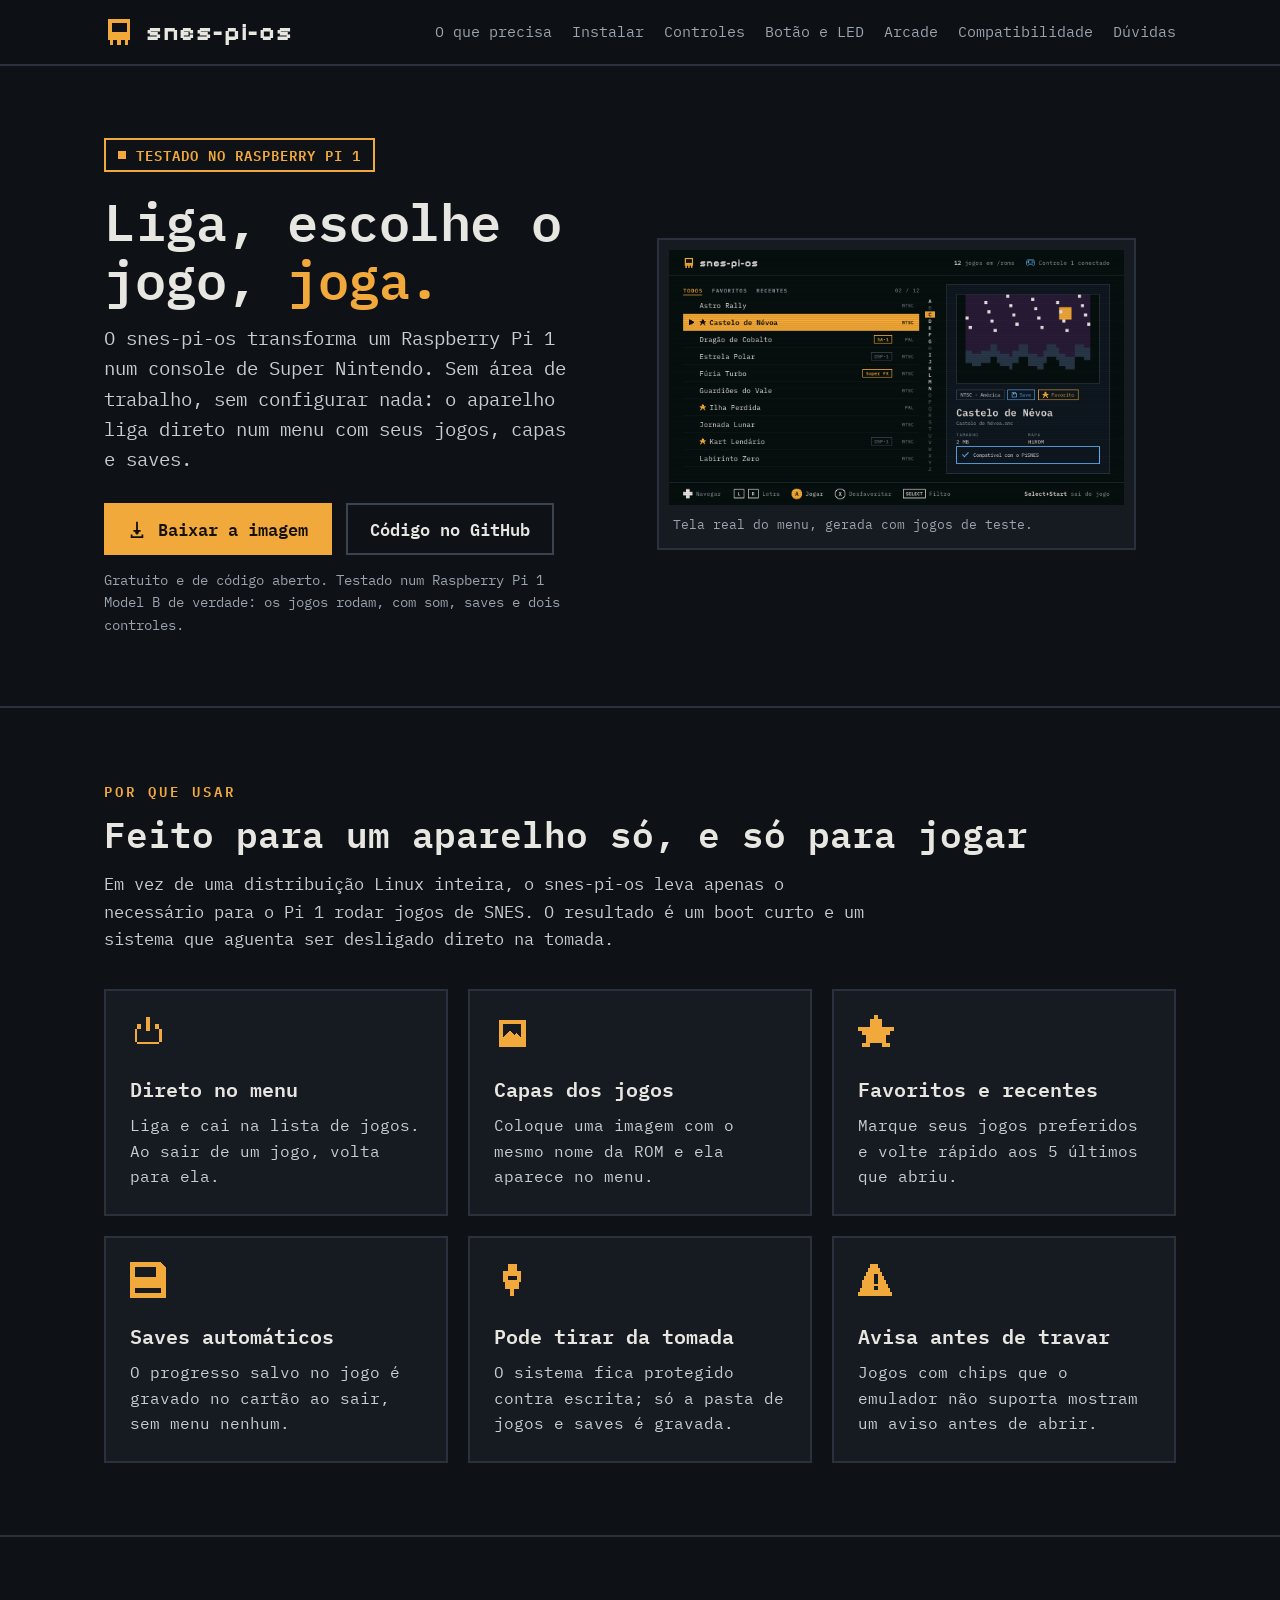
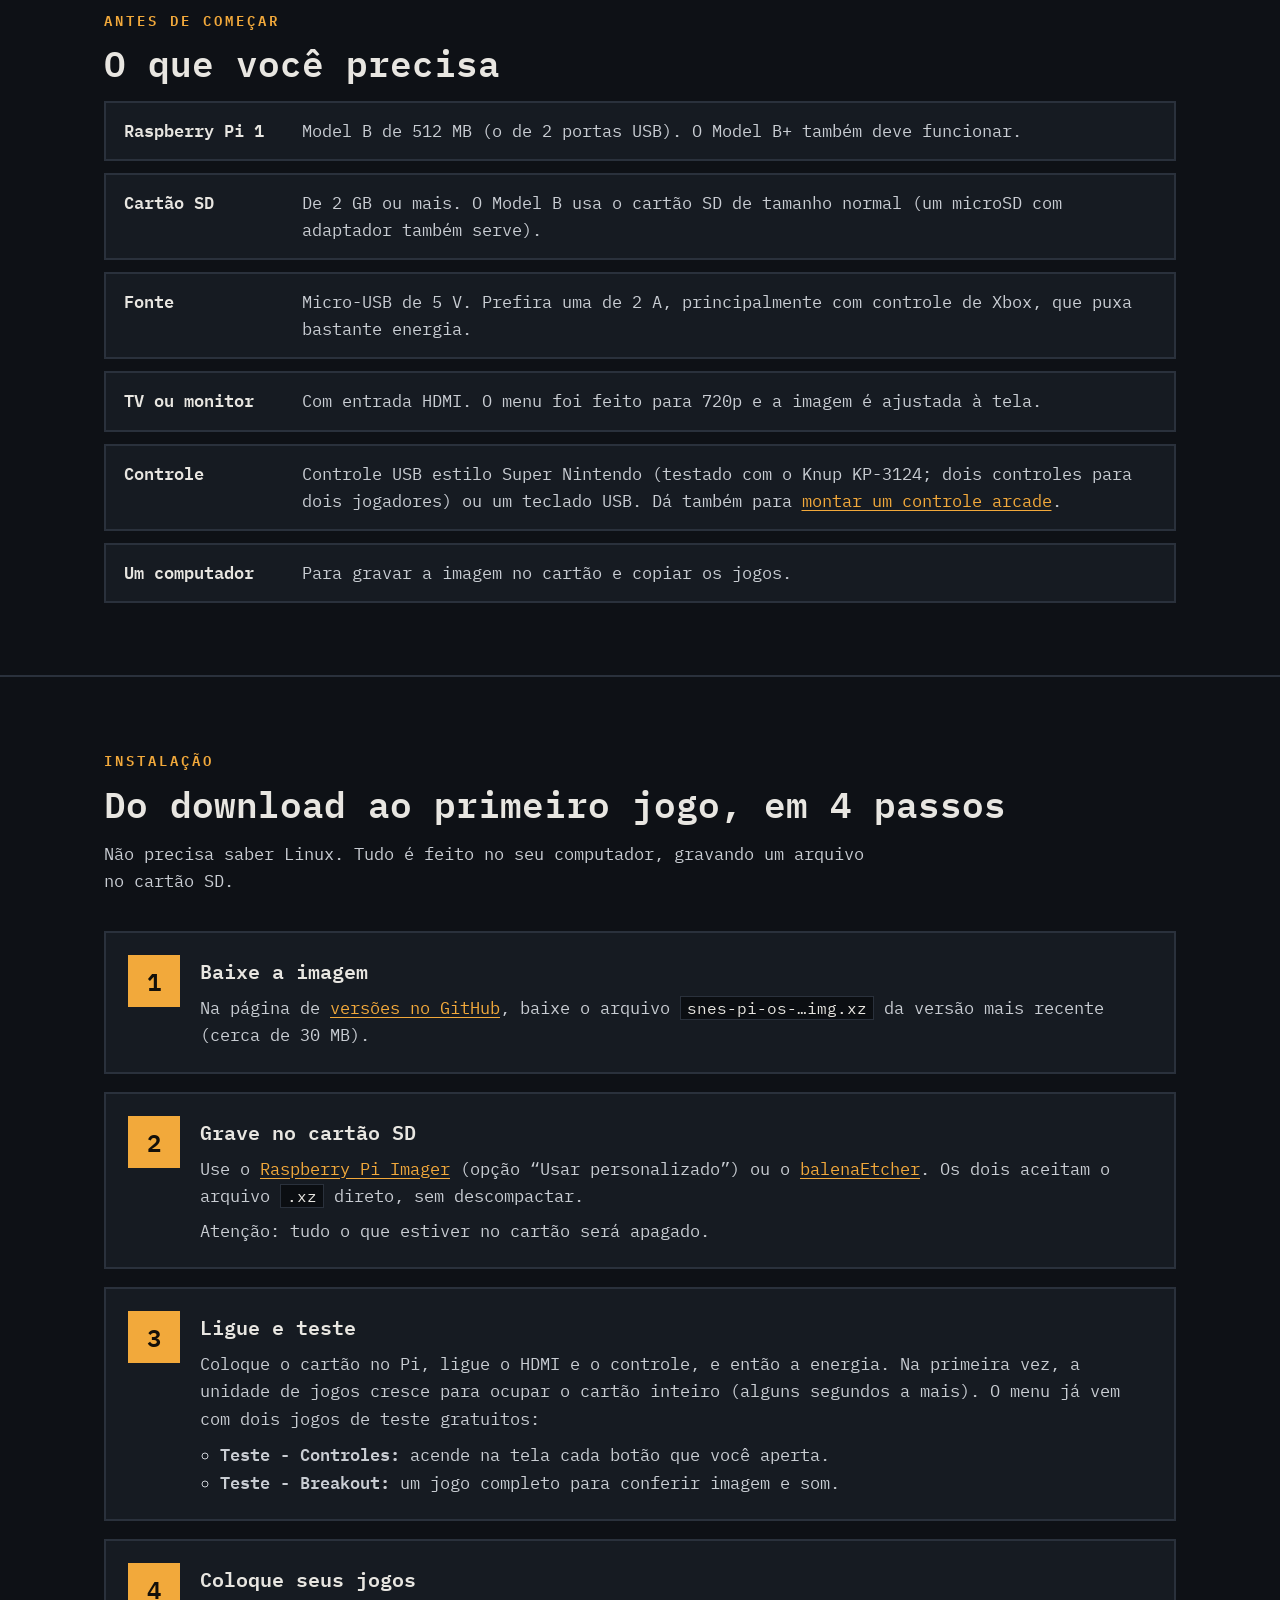
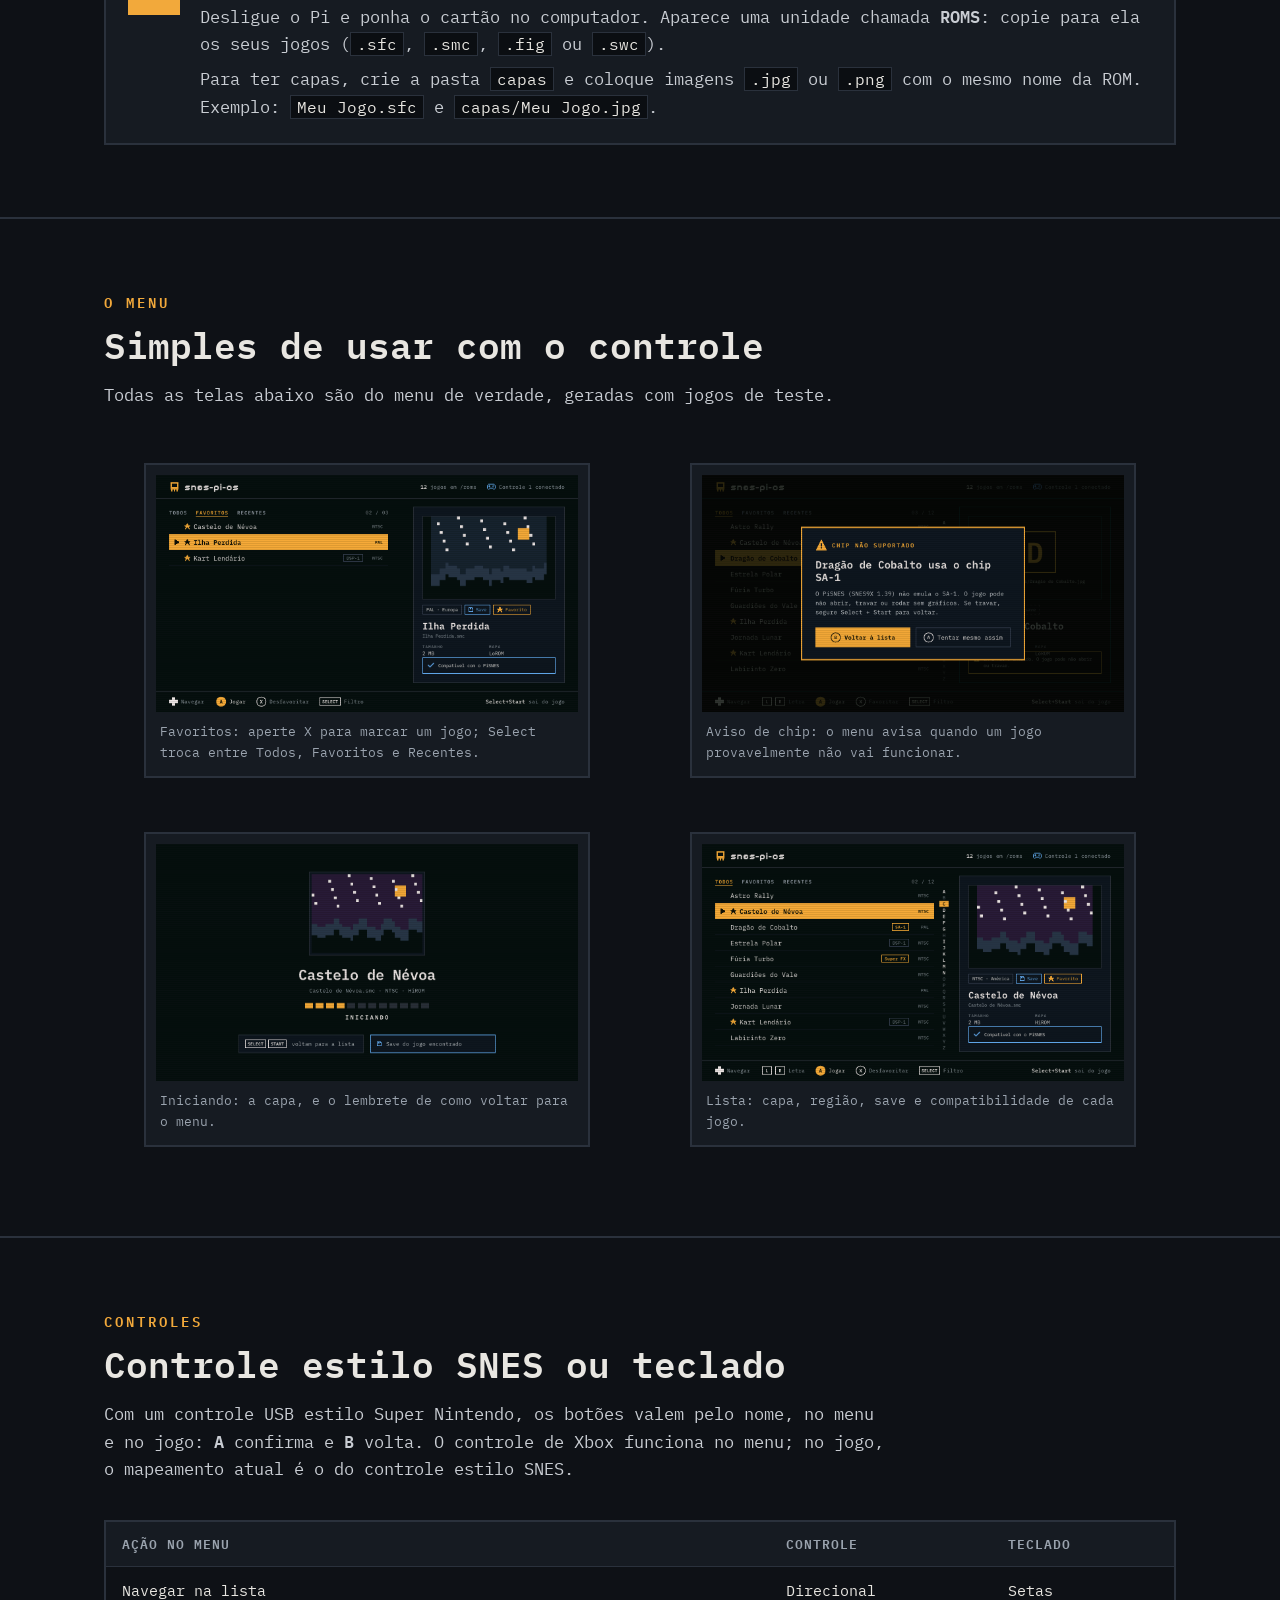
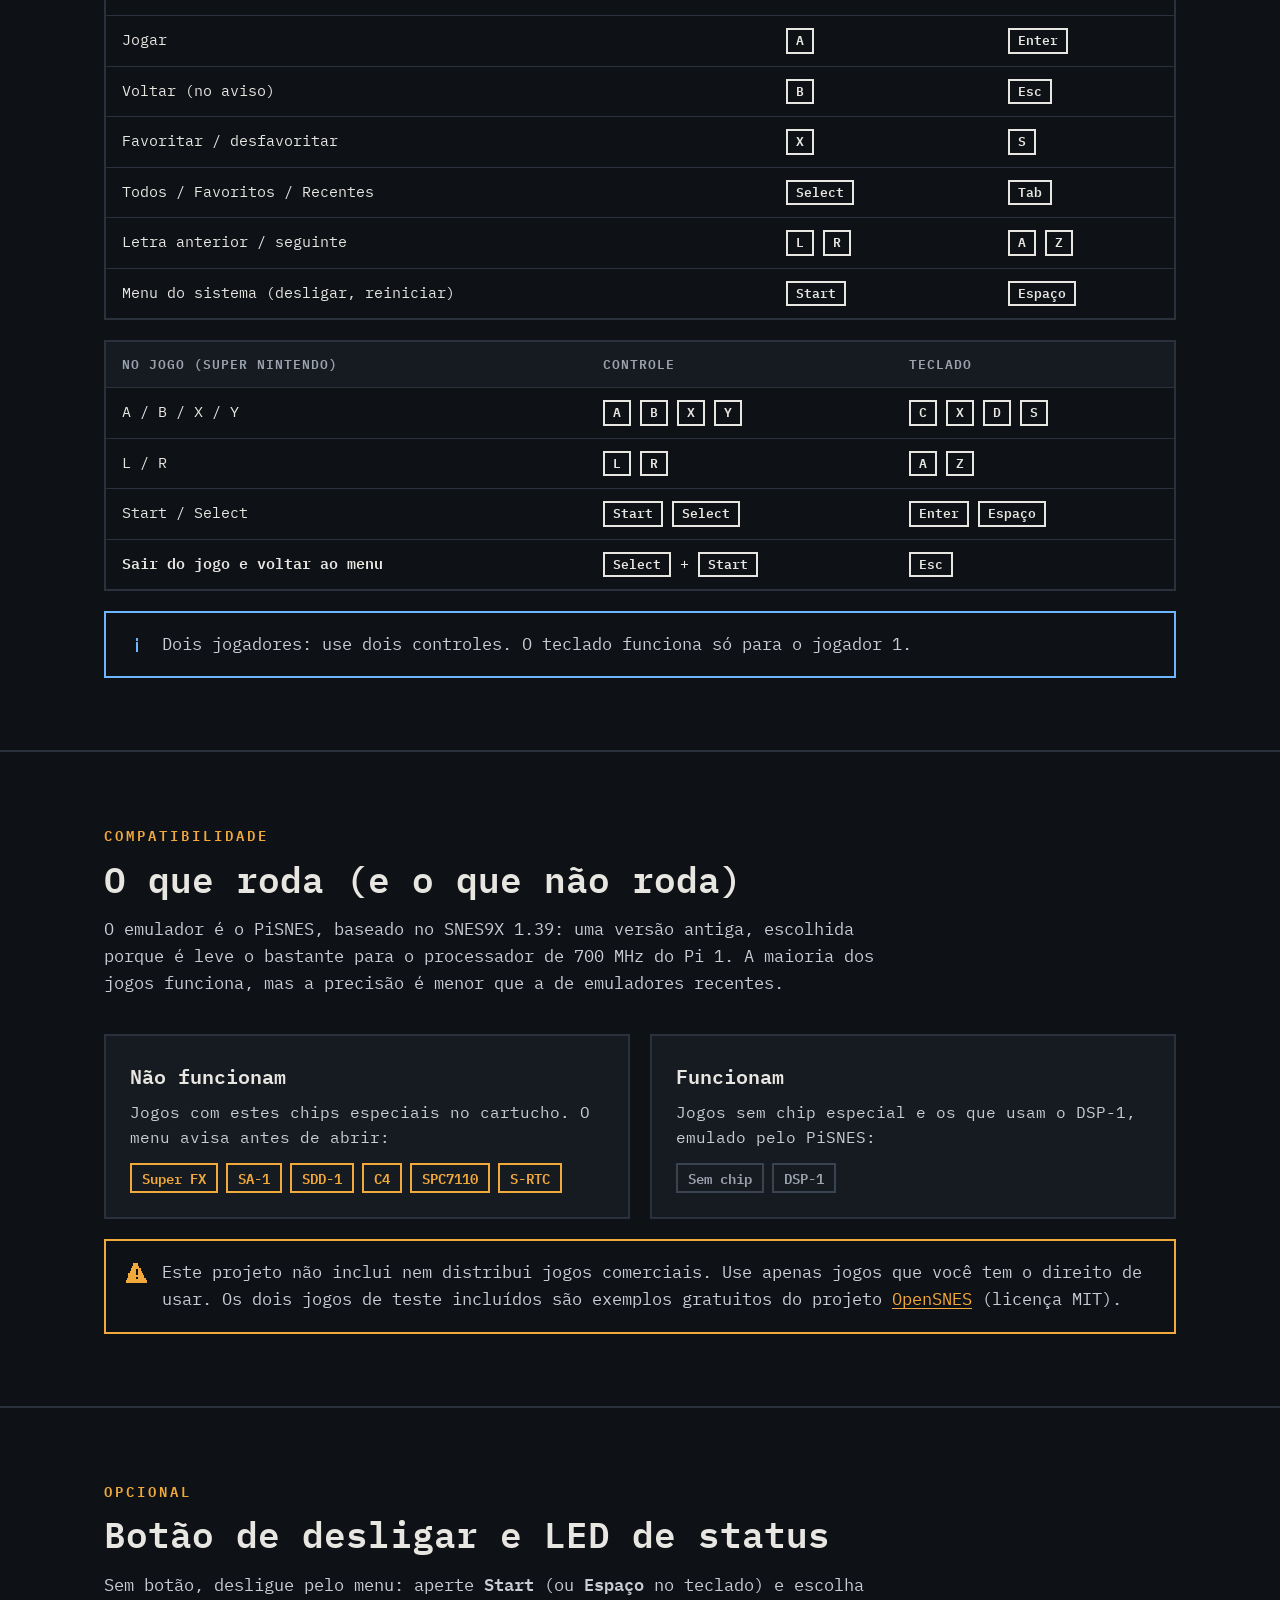
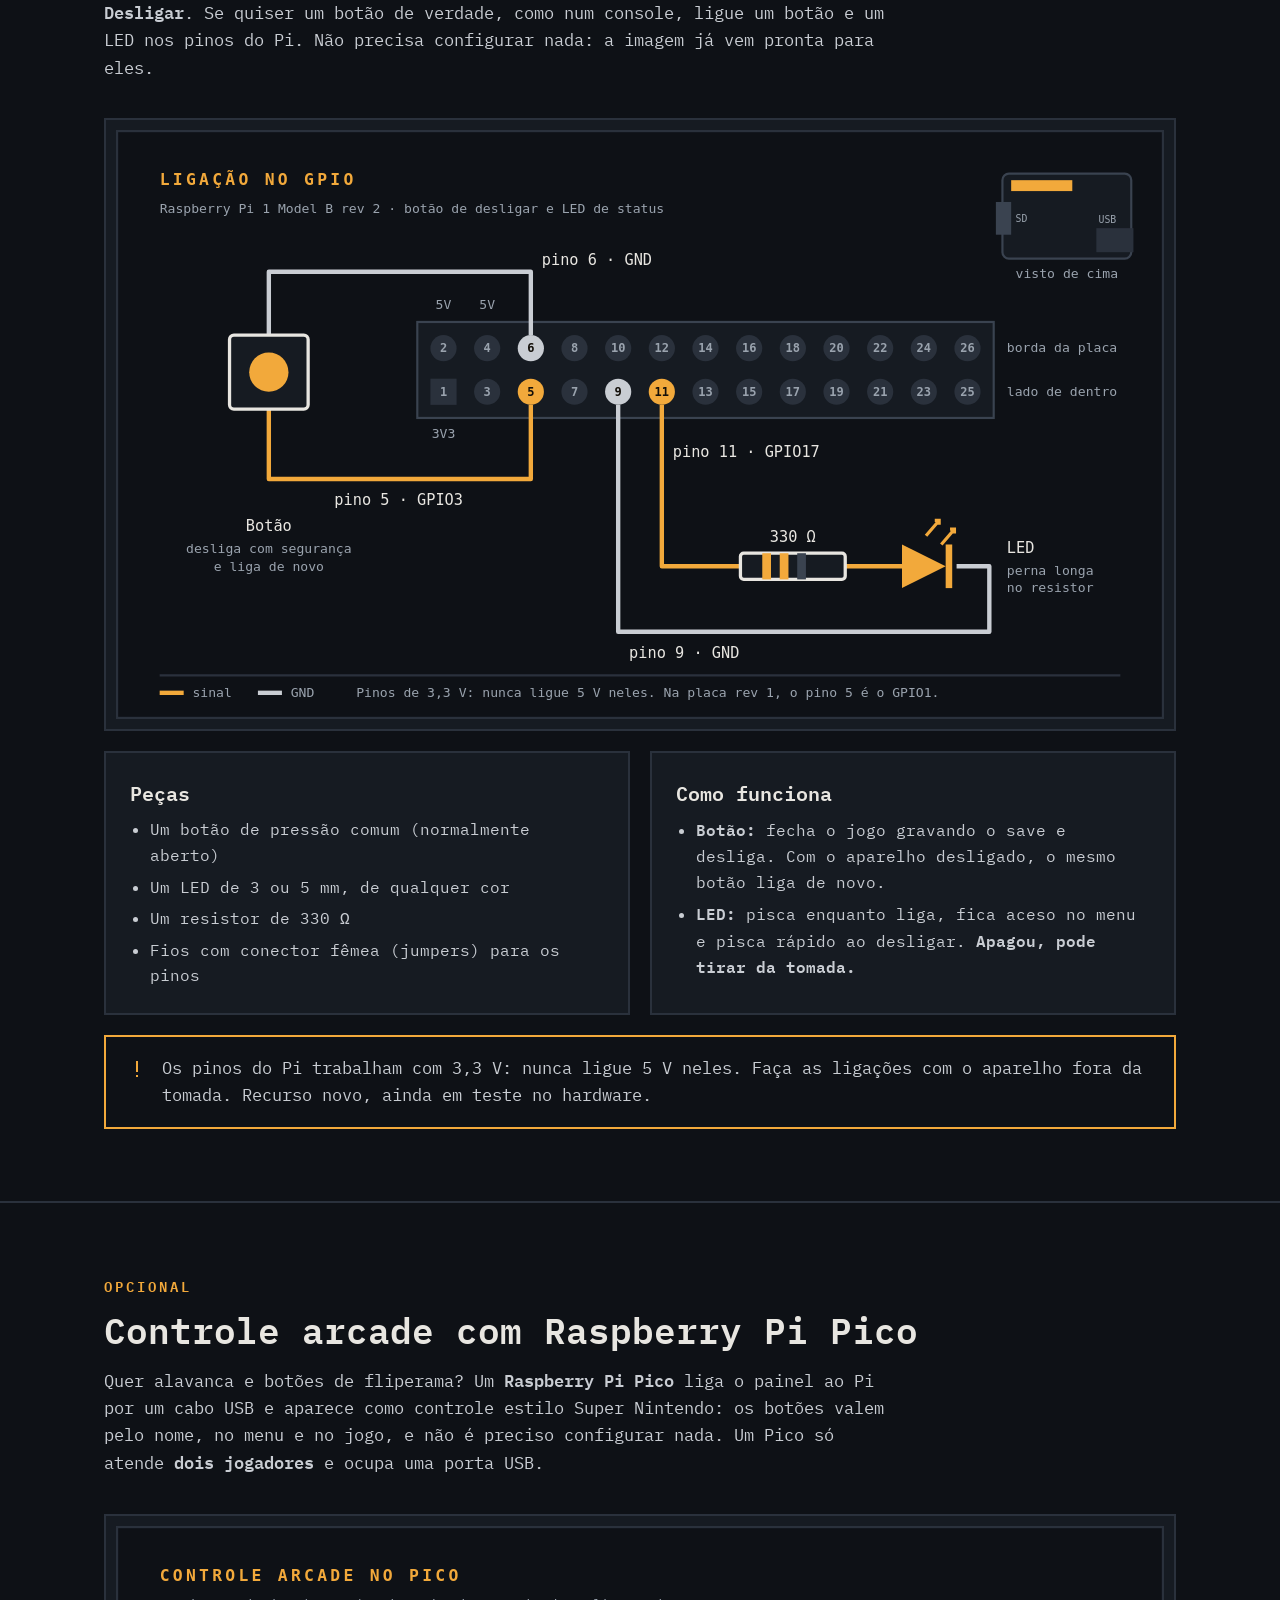
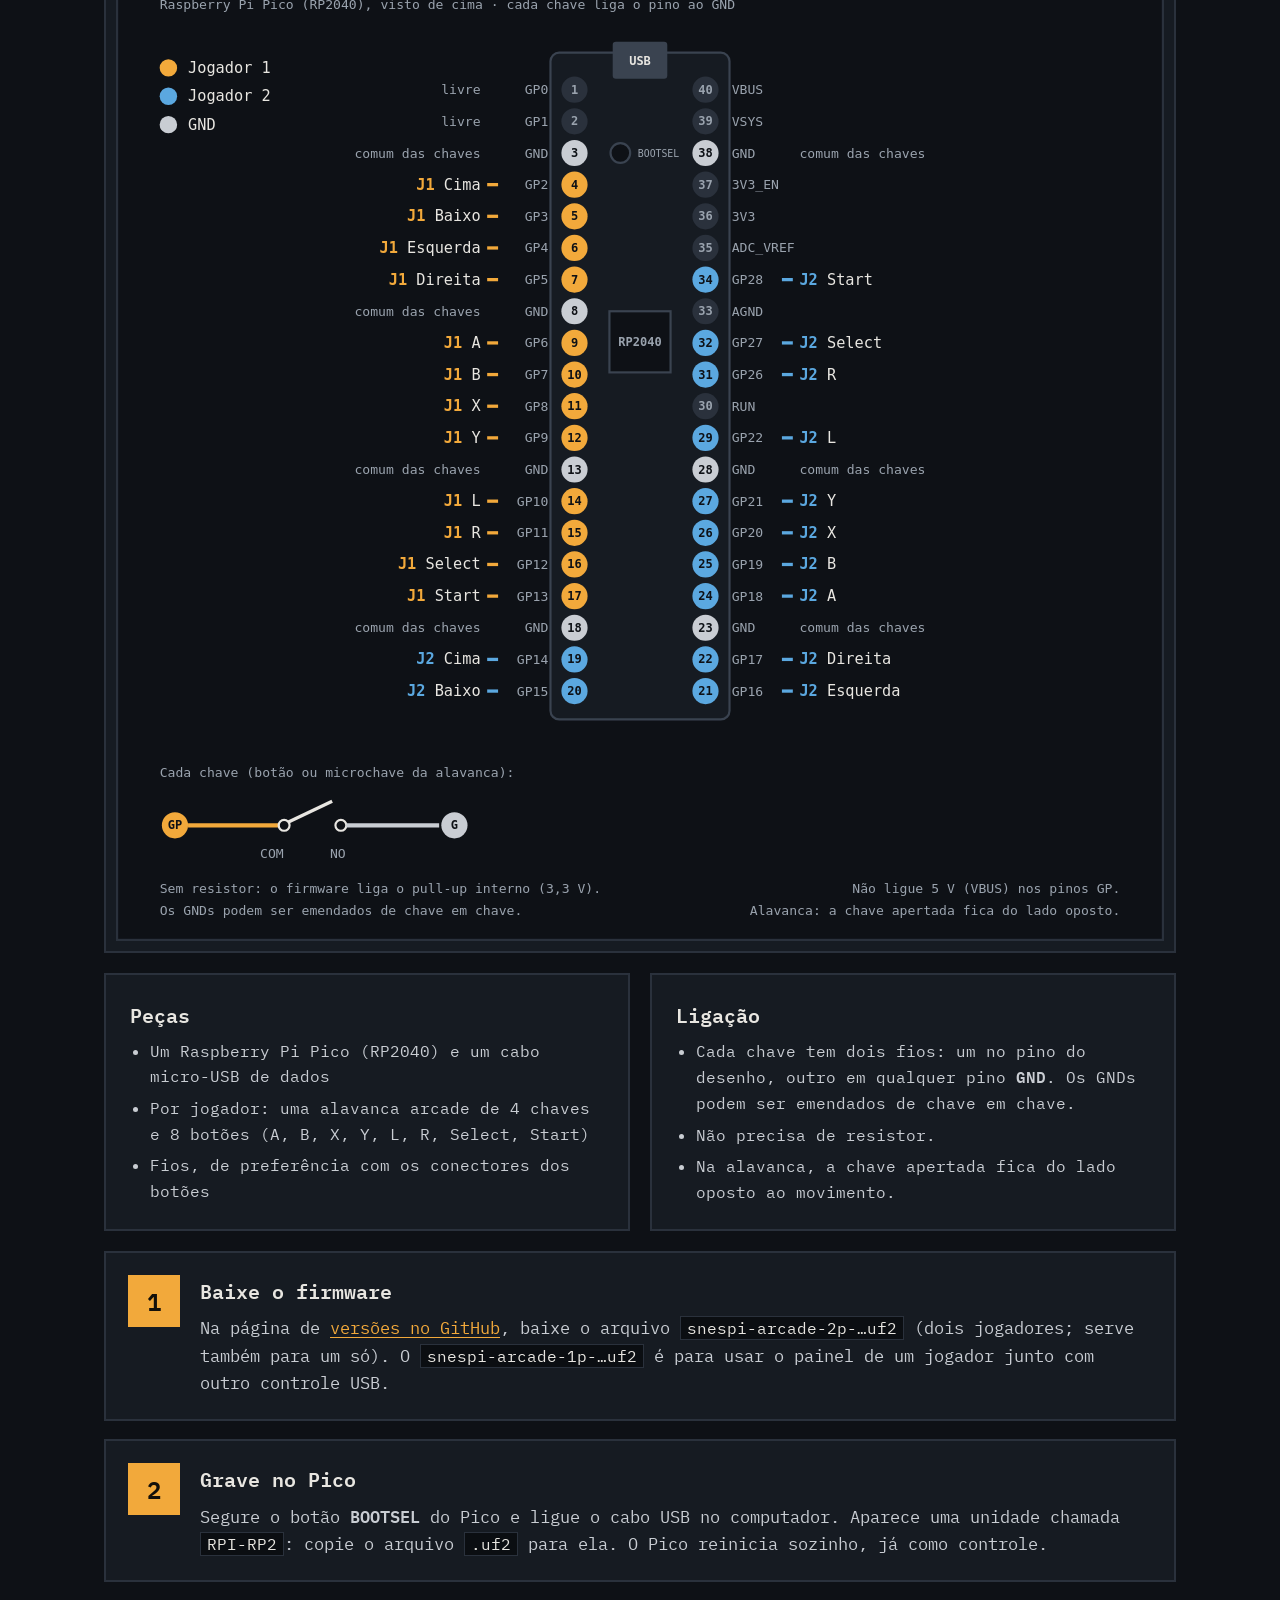
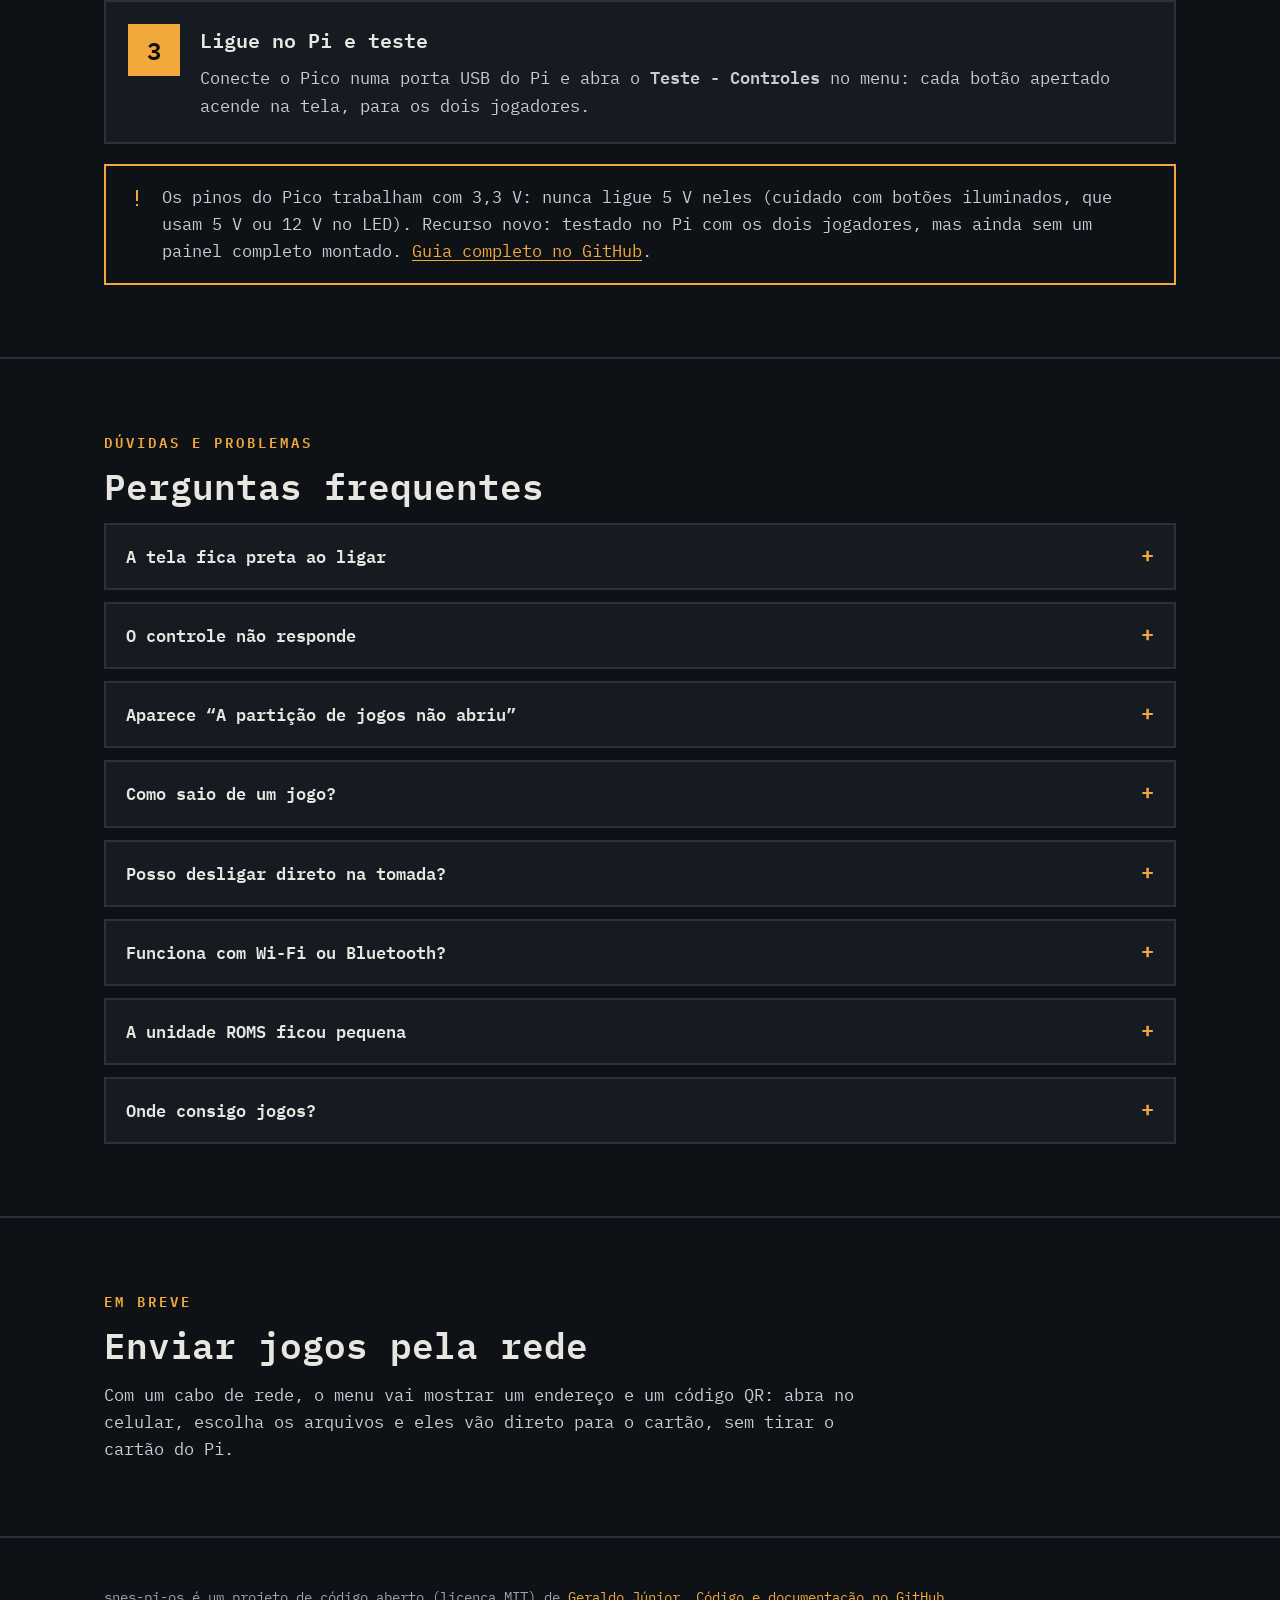
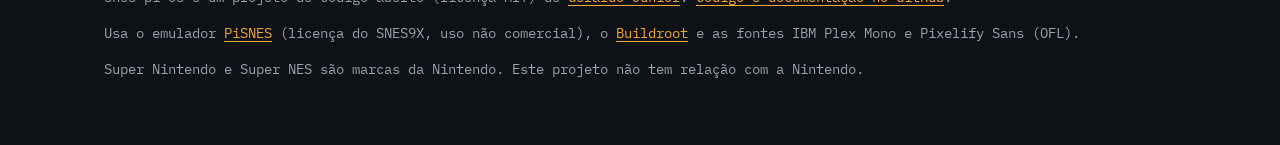
==== commit 155eeb39: "Site: topo atualizado, o sistema já foi testado no Pi Co-Authored-By: Claude Fable 5.2 <noreply@anth" ====
--- a/site/public/index.html
+++ b/site/public/index.html
@@ -38,7 +38,7 @@
 <section class="hero">
 	<div class="wrap">
 		<div>
-			<span class="status"><i aria-hidden="true"></i>EM DESENVOLVIMENTO</span>
+			<span class="status"><i aria-hidden="true"></i>TESTADO NO RASPBERRY PI 1</span>
 			<h1>Liga, escolhe o jogo, <em>joga.</em></h1>
 			<p class="lead">O snes-pi-os transforma um Raspberry Pi 1 num console de Super Nintendo. Sem área de trabalho, sem configurar nada: o aparelho liga direto num menu com seus jogos, capas e saves.</p>
 			<div class="cta">
@@ -48,7 +48,7 @@
 				</a>
 				<a class="btn" href="https://github.com/geraldoantonio/snes-pi-os">Código no GitHub</a>
 			</div>
-			<p class="hint">Gratuito e de código aberto. Ainda não foi testado em um Raspberry Pi de verdade: a primeira versão para testes está saindo agora.</p>
+			<p class="hint">Gratuito e de código aberto. Testado num Raspberry Pi 1 Model B de verdade: os jogos rodam, com som, saves e dois controles.</p>
 		</div>
 		<figure class="screen">
 			<img src="img/lista.png" width="1280" height="720" alt="Menu do snes-pi-os: lista de jogos à esquerda e, à direita, a capa, a região, o save e a compatibilidade do jogo selecionado.">
@@ -121,7 +121,7 @@
 			<li>
 				<div>
 					<h3>Baixe a imagem</h3>
-					<p>Na página de <a href="https://github.com/geraldoantonio/snes-pi-os/releases">versões no GitHub</a>, baixe o arquivo <code>snes-pi-os-…img.xz</code> da versão mais recente (cerca de 30 MB). Enquanto o projeto estiver em testes, as versões aparecem como “pré-lançamento”.</p>
+					<p>Na página de <a href="https://github.com/geraldoantonio/snes-pi-os/releases">versões no GitHub</a>, baixe o arquivo <code>snes-pi-os-…img.xz</code> da versão mais recente (cerca de 30 MB).</p>
 				</div>
 			</li>
 			<li>
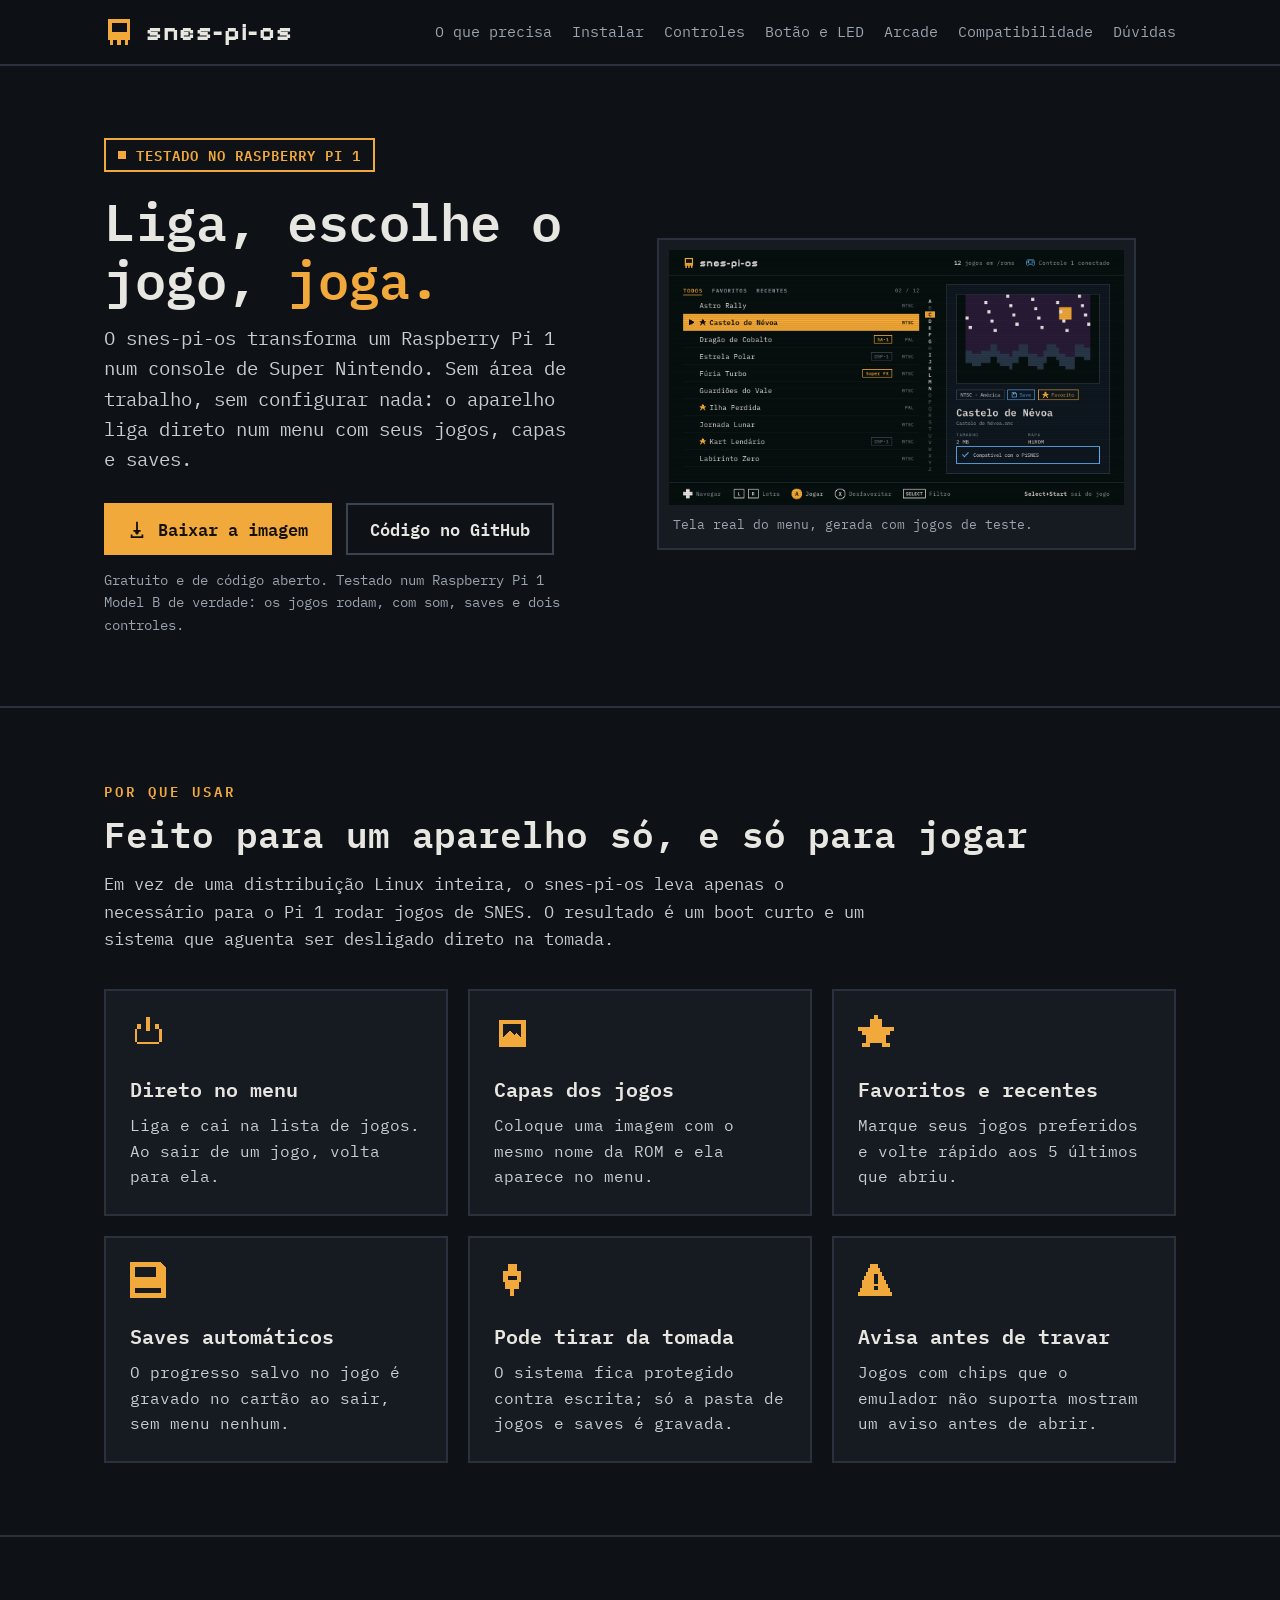
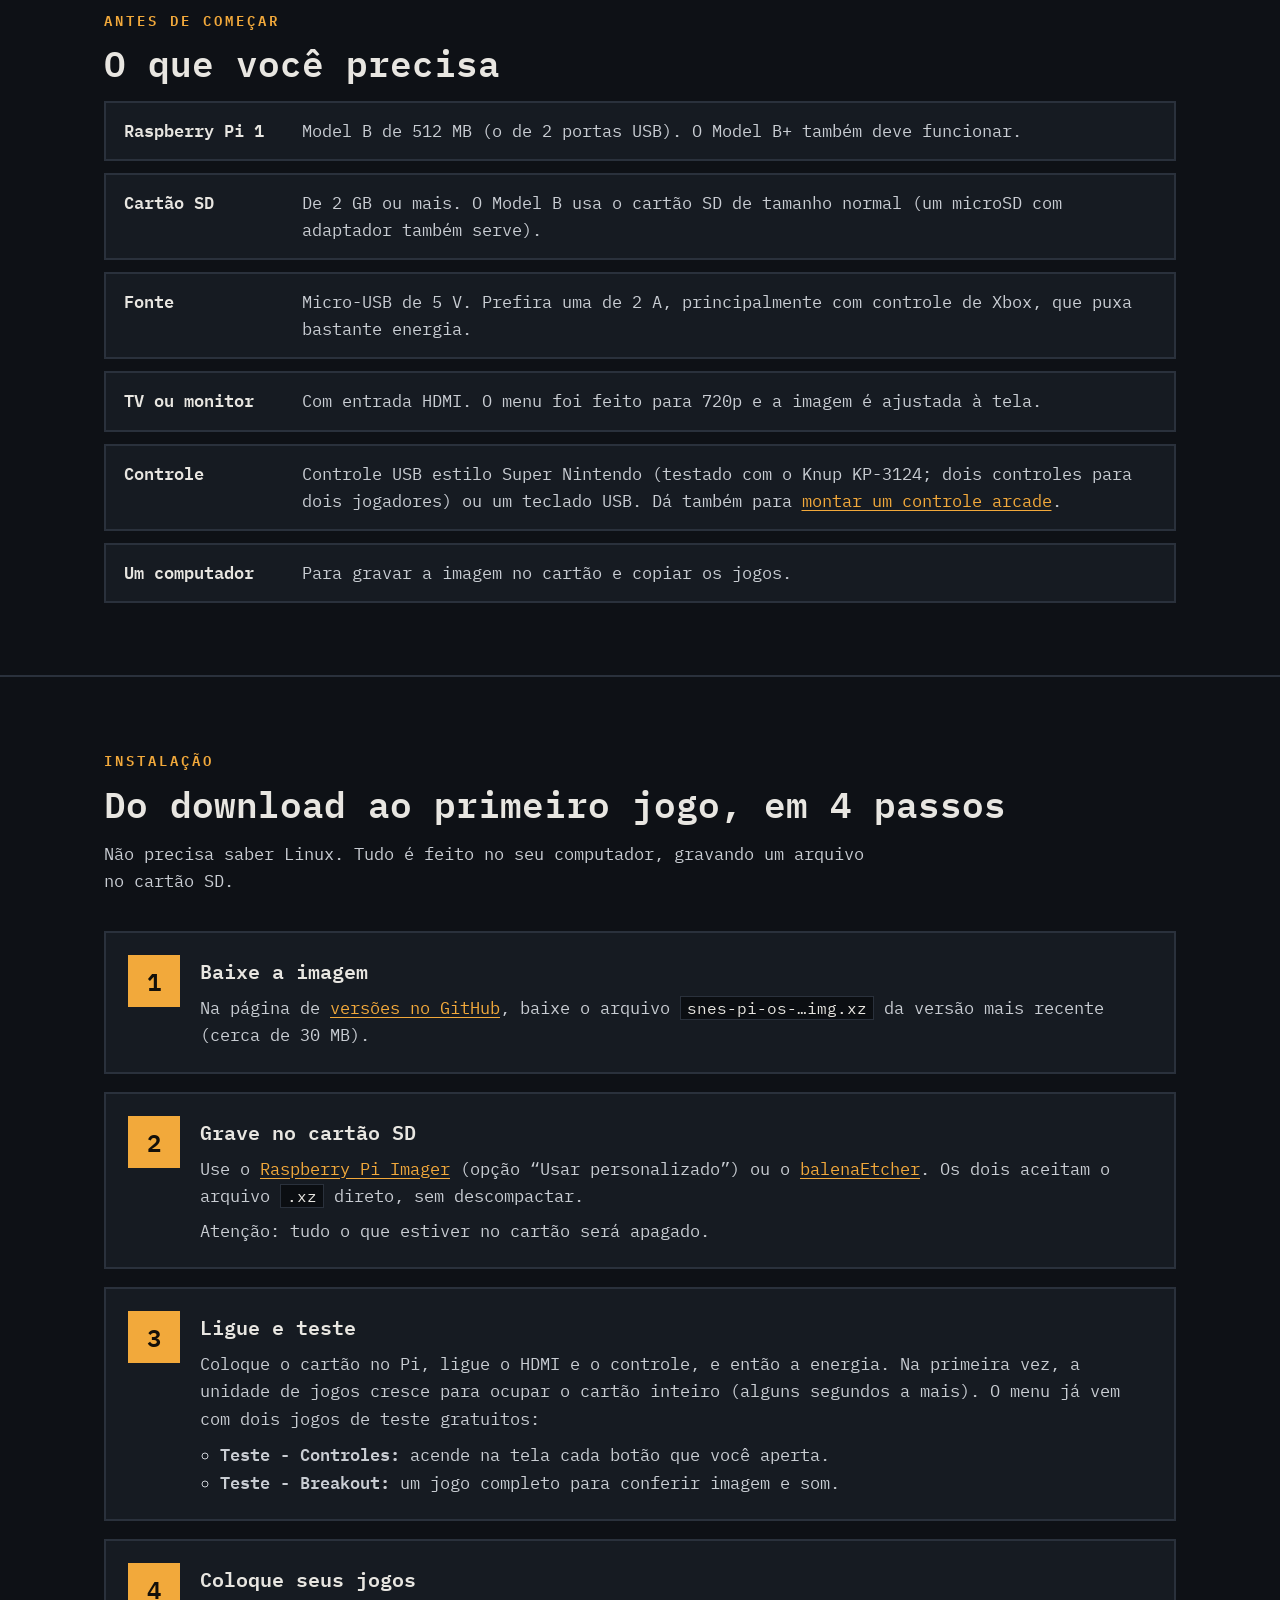
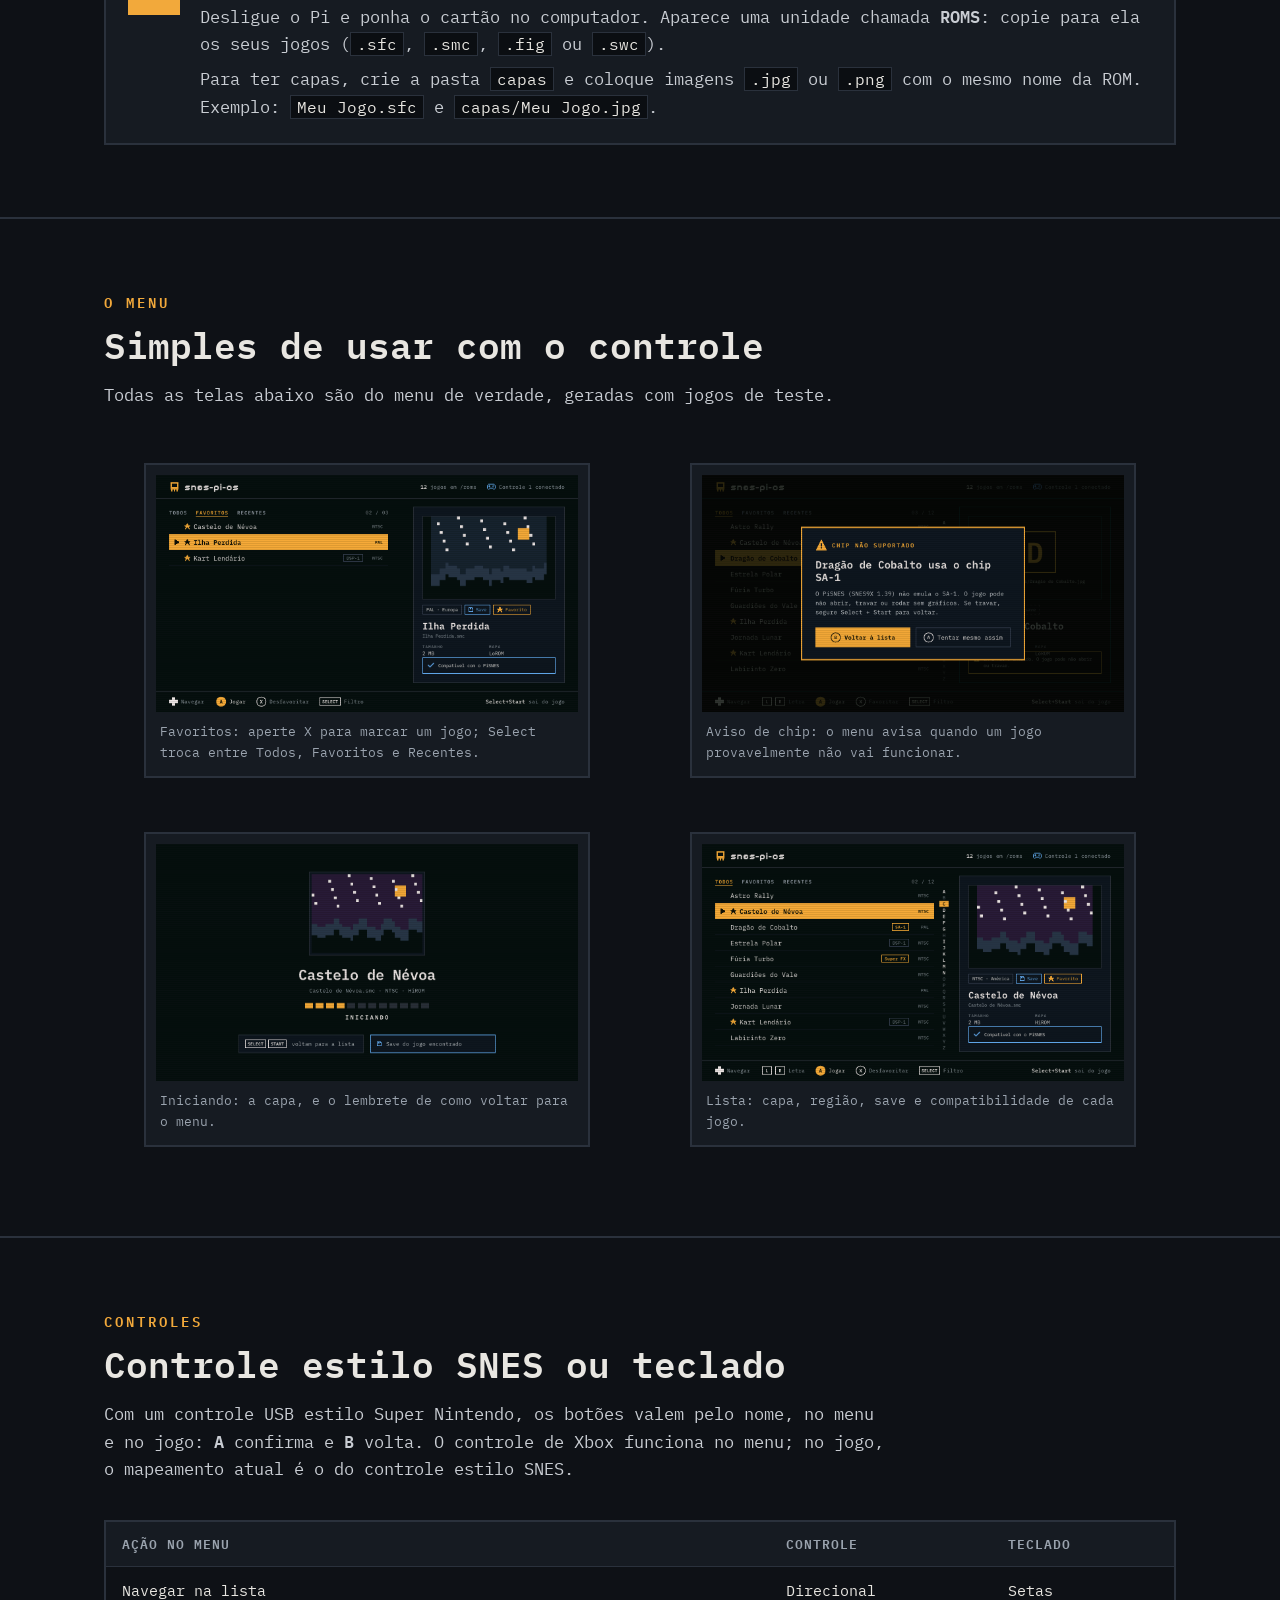
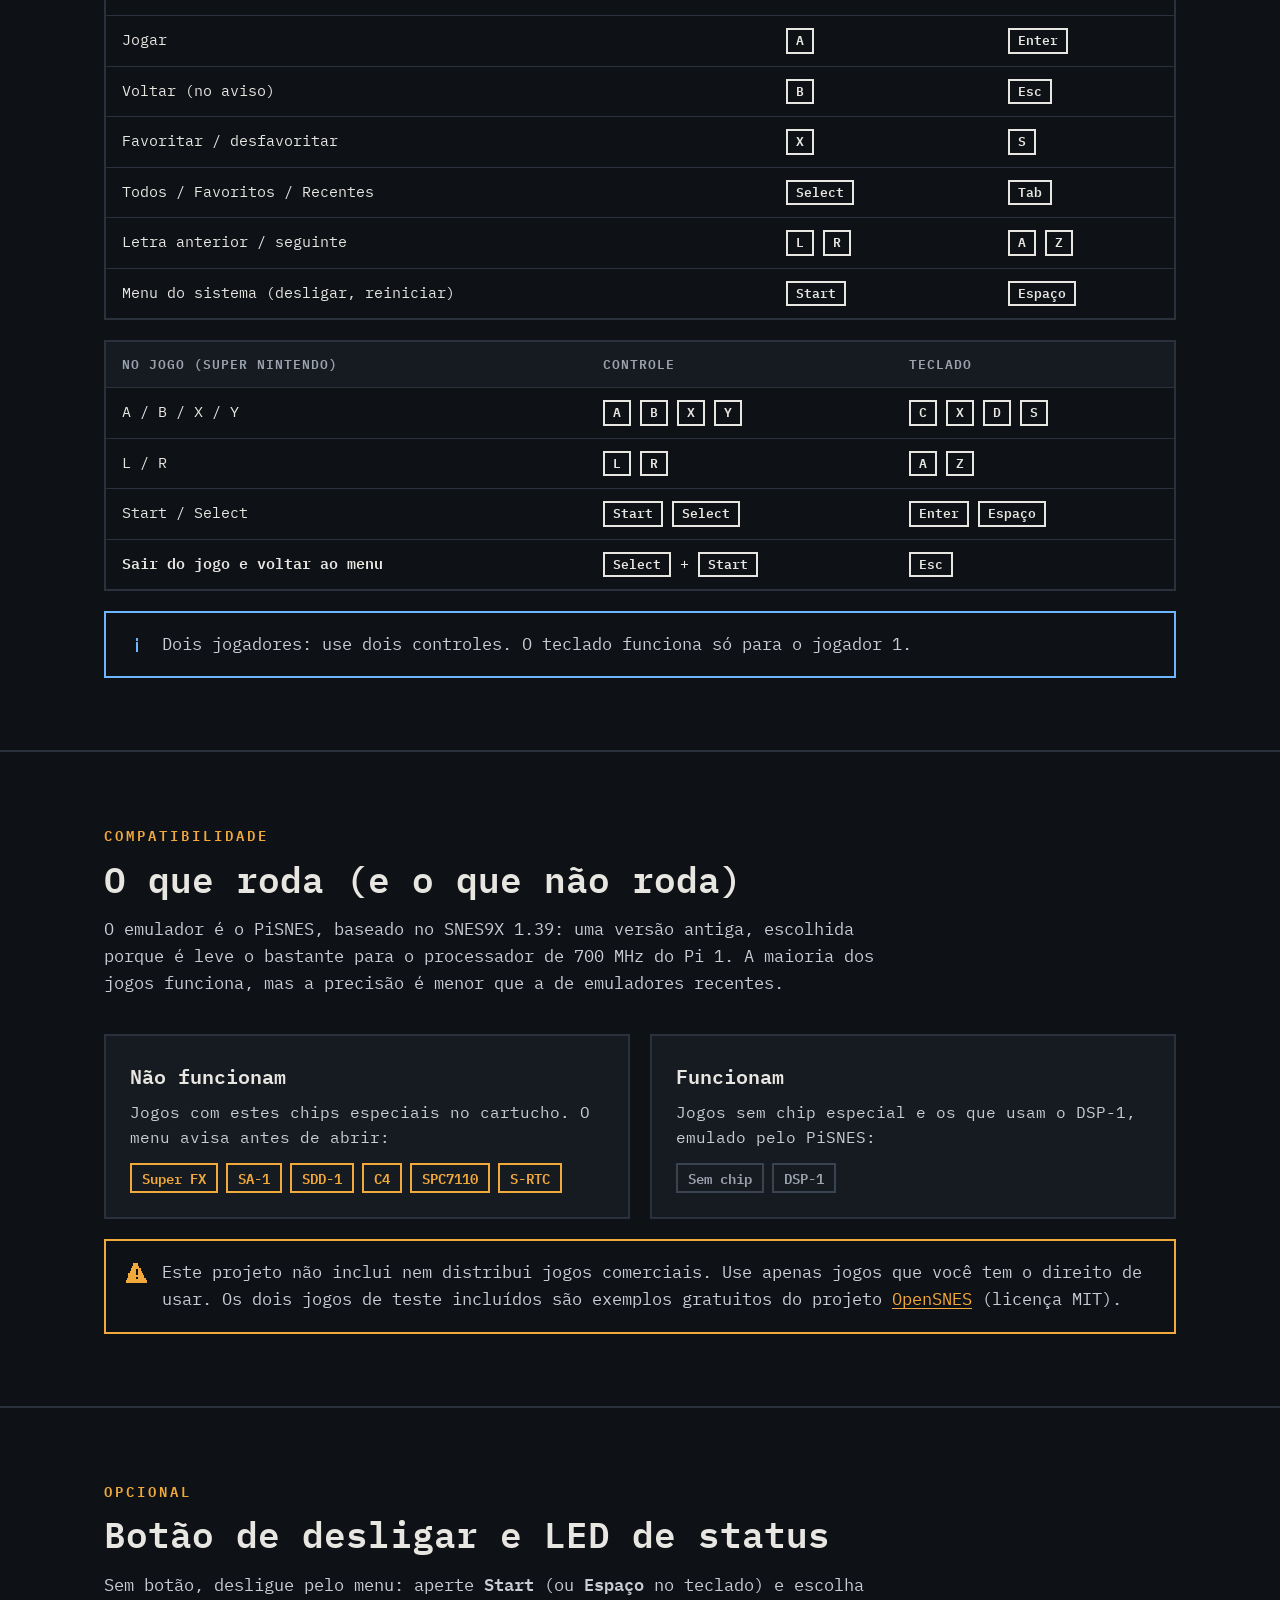
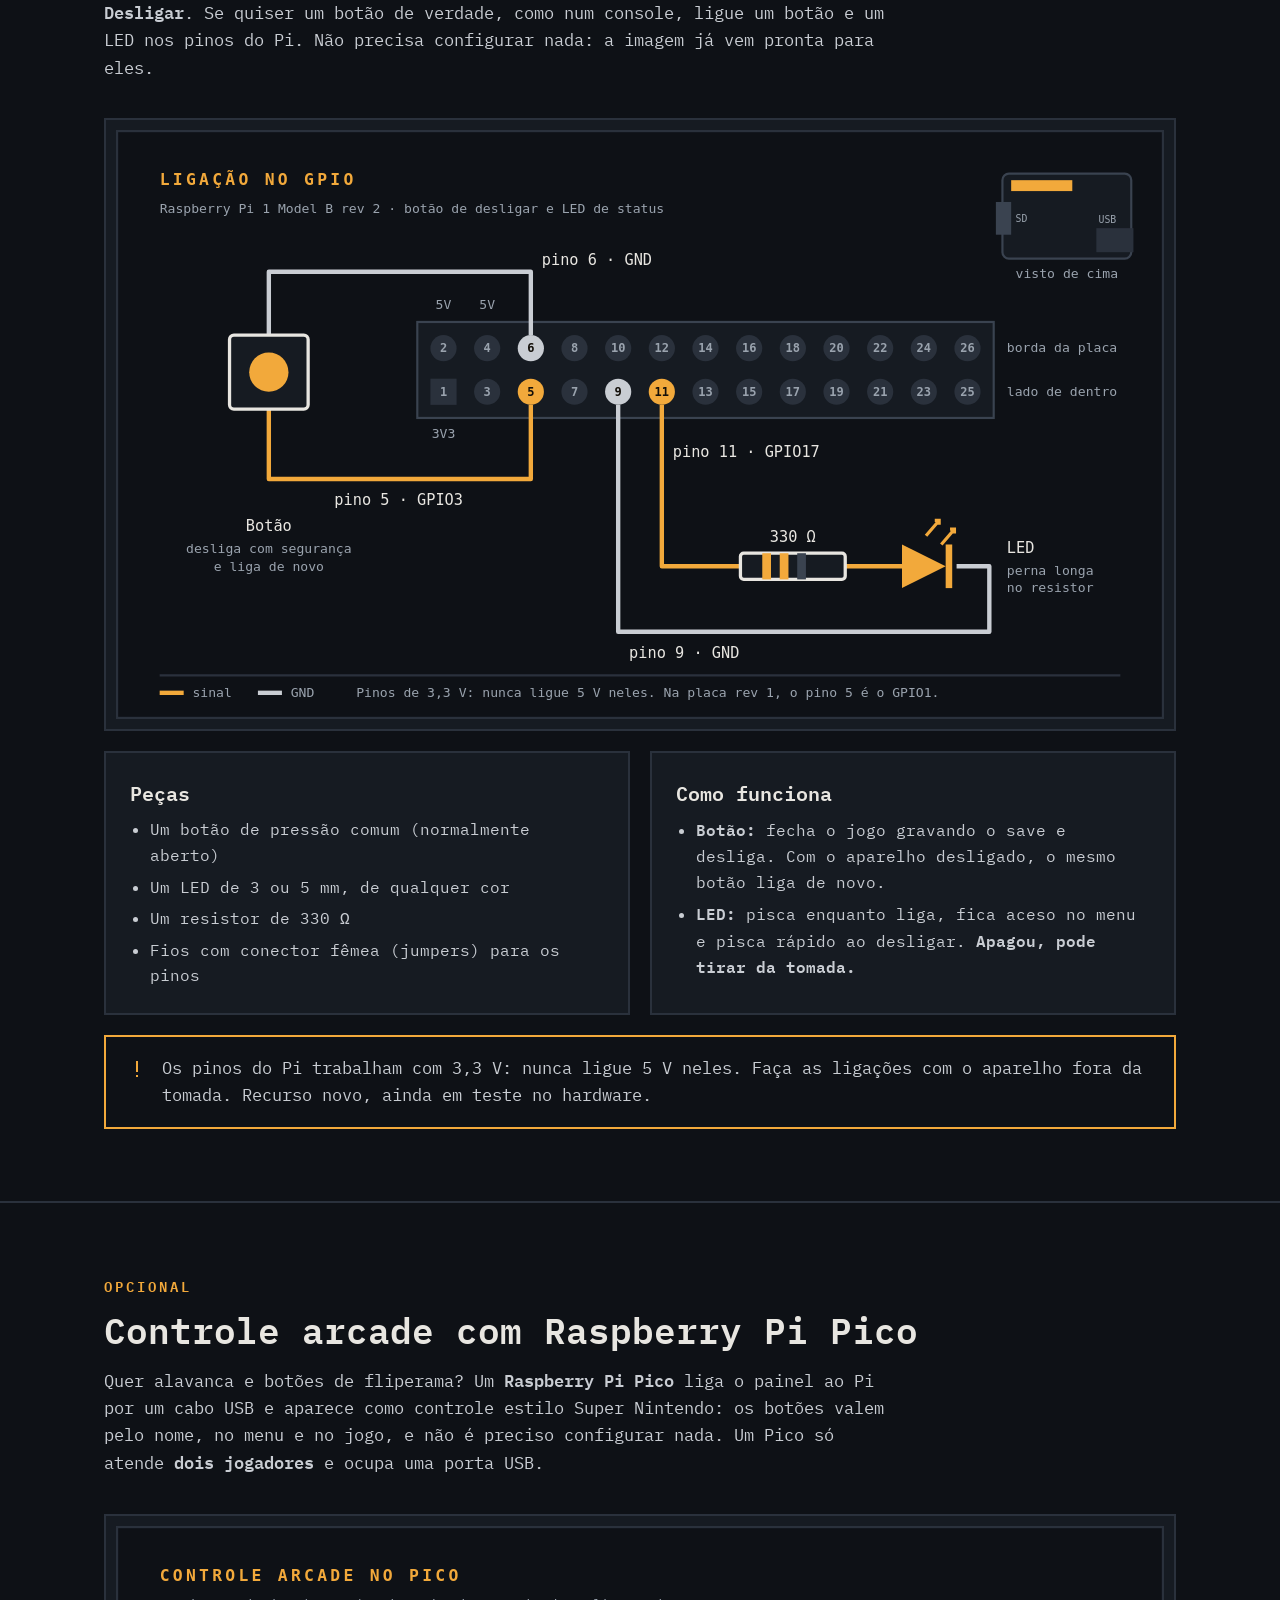
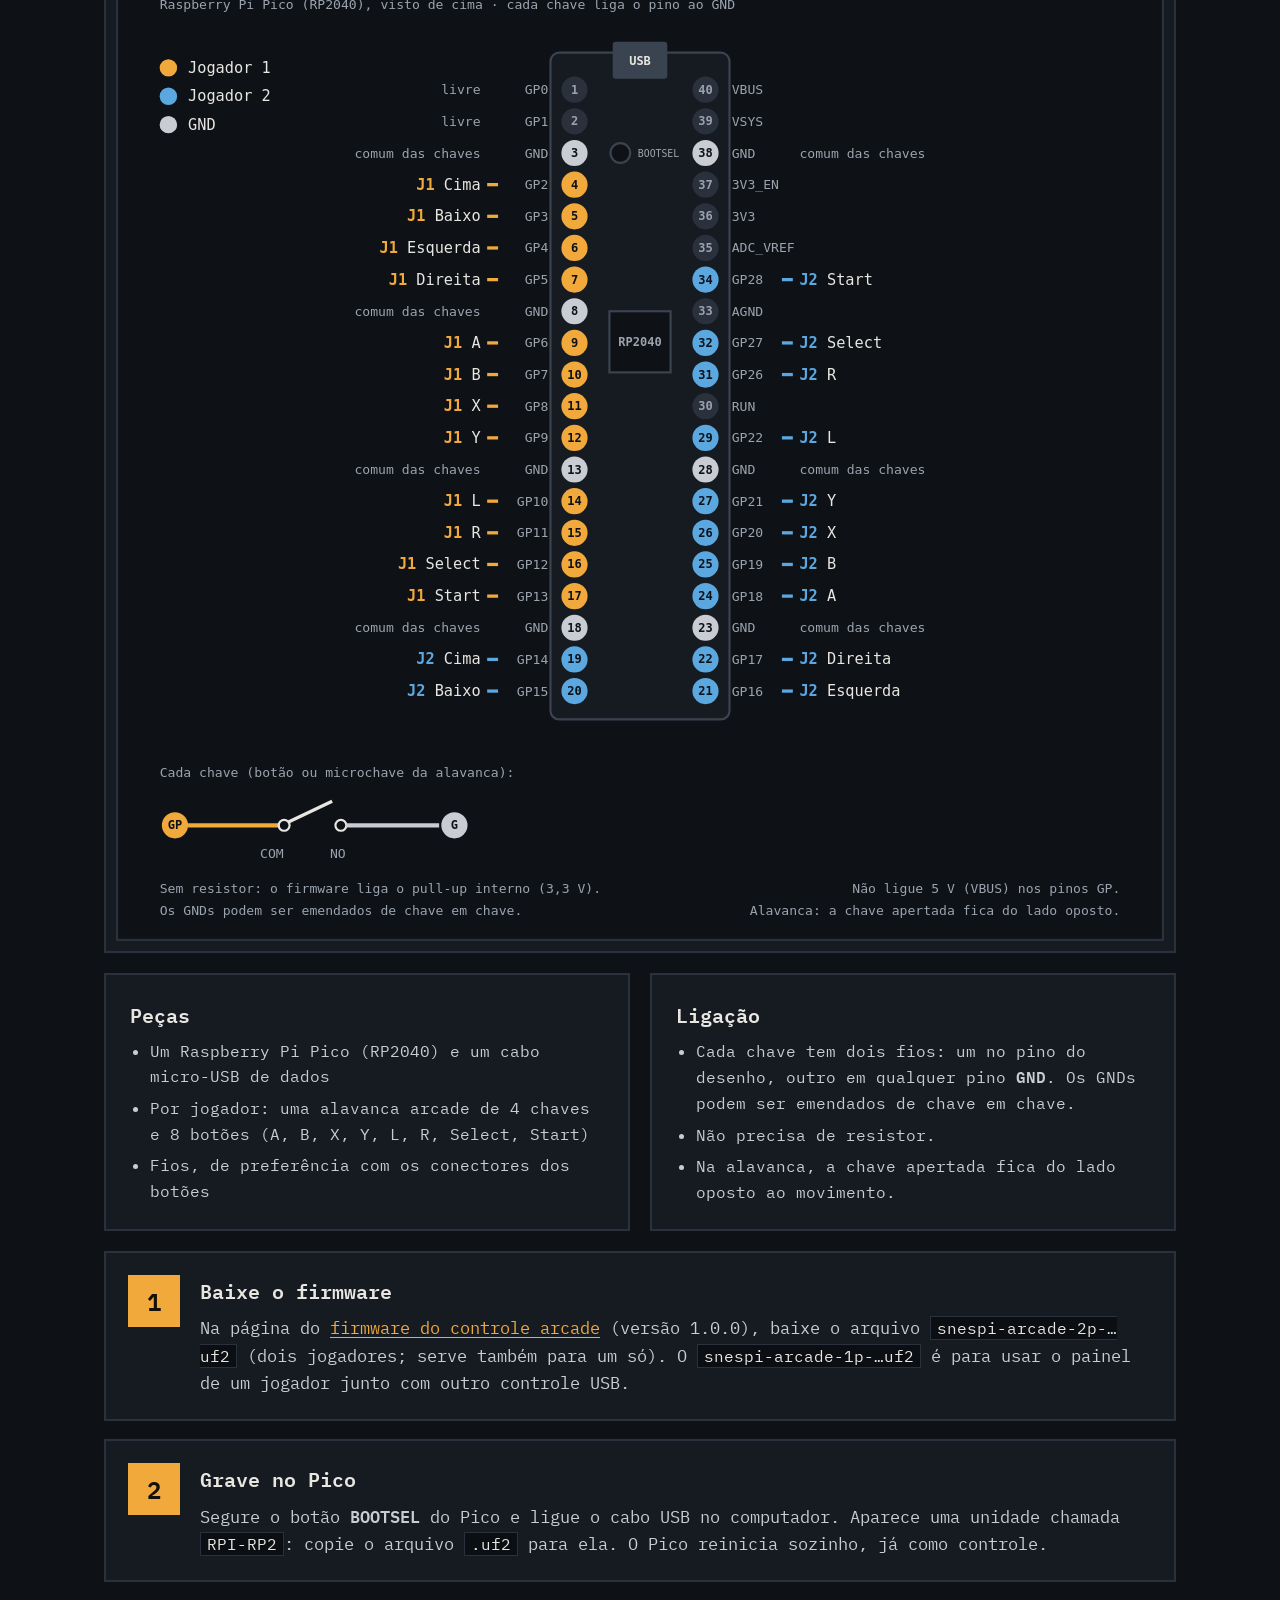
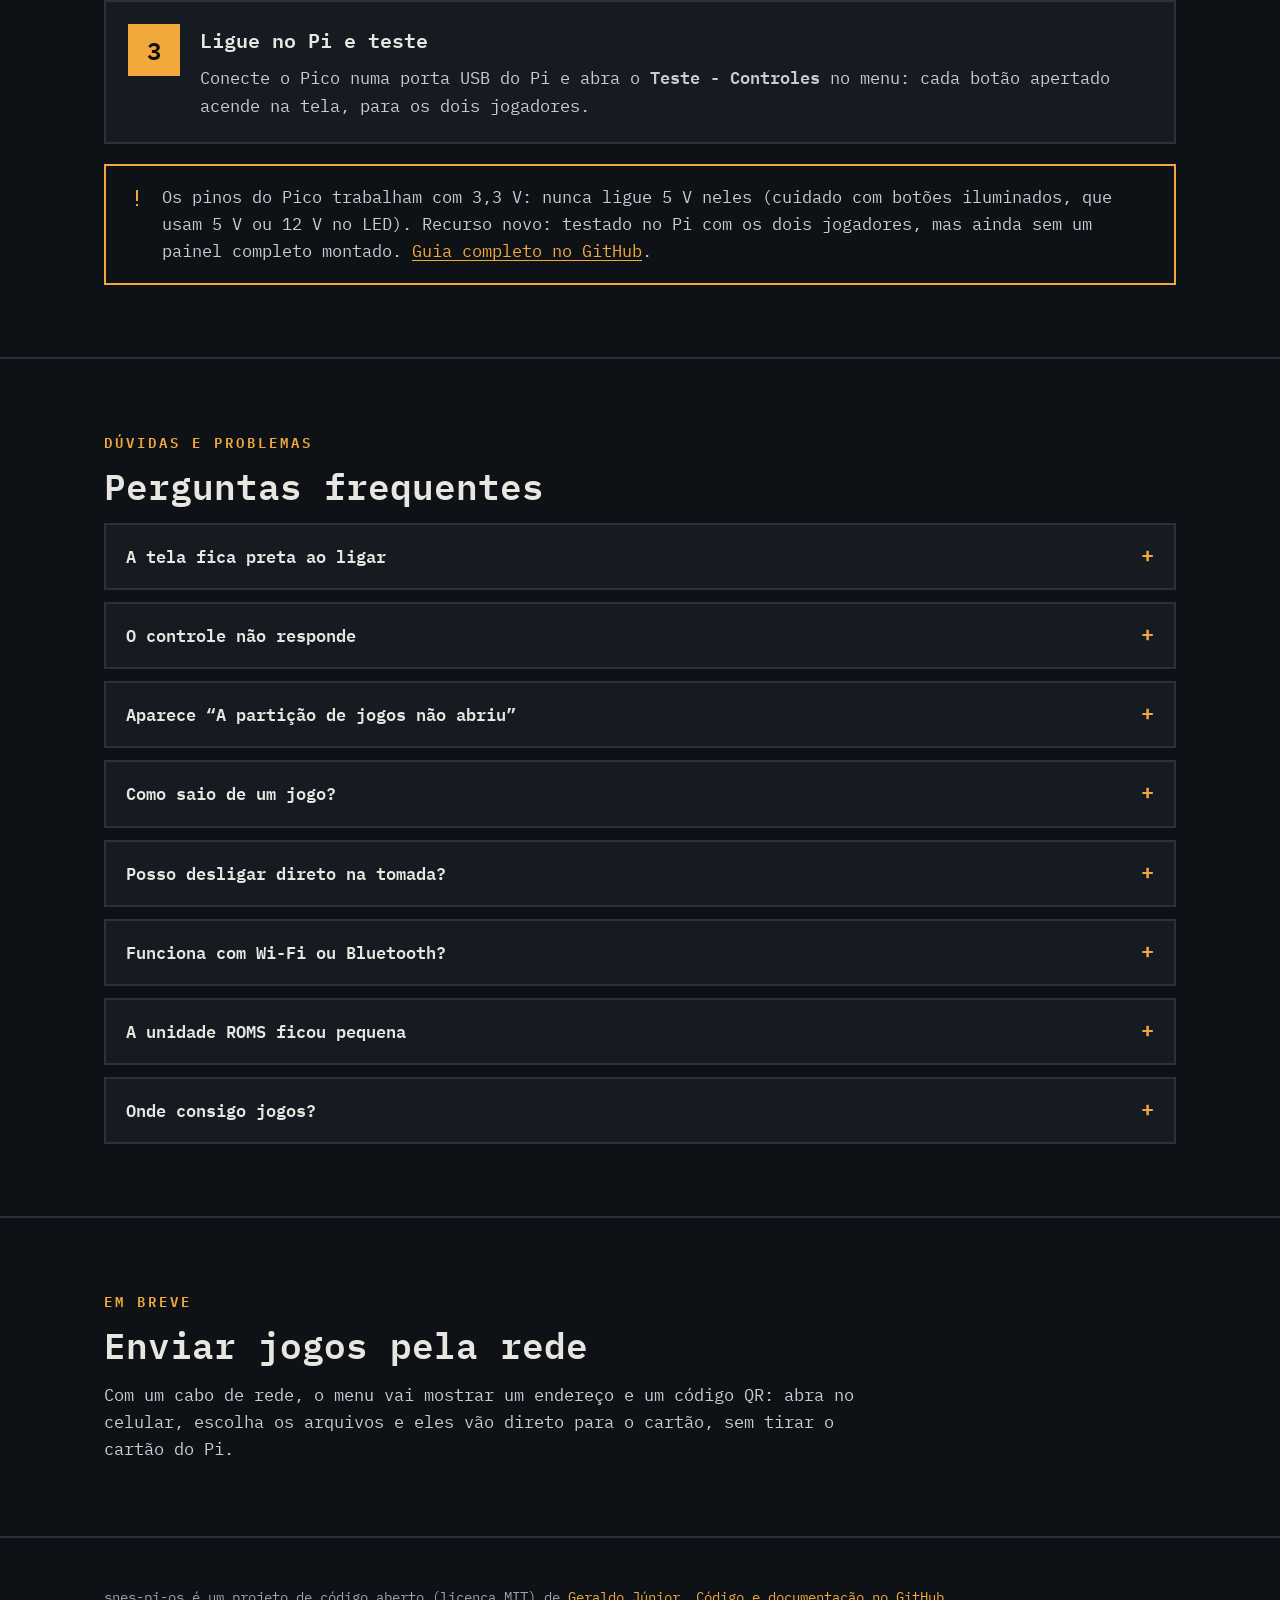
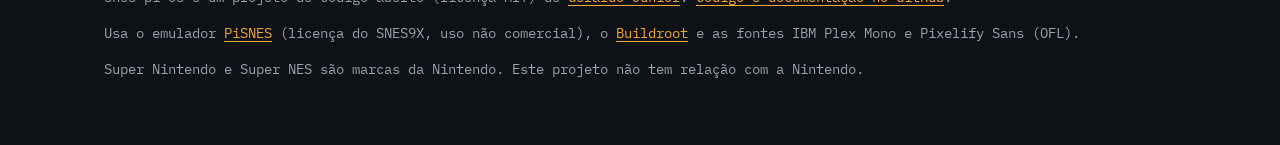
==== commit 8e18bcef: "Site: link para a Release do firmware do controle arcade Co-Authored-By: Claude Fable 5.2 <noreply@a" ====
--- a/site/public/index.html
+++ b/site/public/index.html
@@ -311,7 +311,7 @@
 			<li>
 				<div>
 					<h3>Baixe o firmware</h3>
-					<p>Na página de <a href="https://github.com/geraldoantonio/snes-pi-os/releases">versões no GitHub</a>, baixe o arquivo <code>snespi-arcade-2p-…uf2</code> (dois jogadores; serve também para um só). O <code>snespi-arcade-1p-…uf2</code> é para usar o painel de um jogador junto com outro controle USB.</p>
+					<p>Na página do <a href="https://github.com/geraldoantonio/snes-pi-os/releases/tag/arcade-v1.0.0">firmware do controle arcade</a> (versão 1.0.0), baixe o arquivo <code>snespi-arcade-2p-…uf2</code> (dois jogadores; serve também para um só). O <code>snespi-arcade-1p-…uf2</code> é para usar o painel de um jogador junto com outro controle USB.</p>
 				</div>
 			</li>
 			<li>
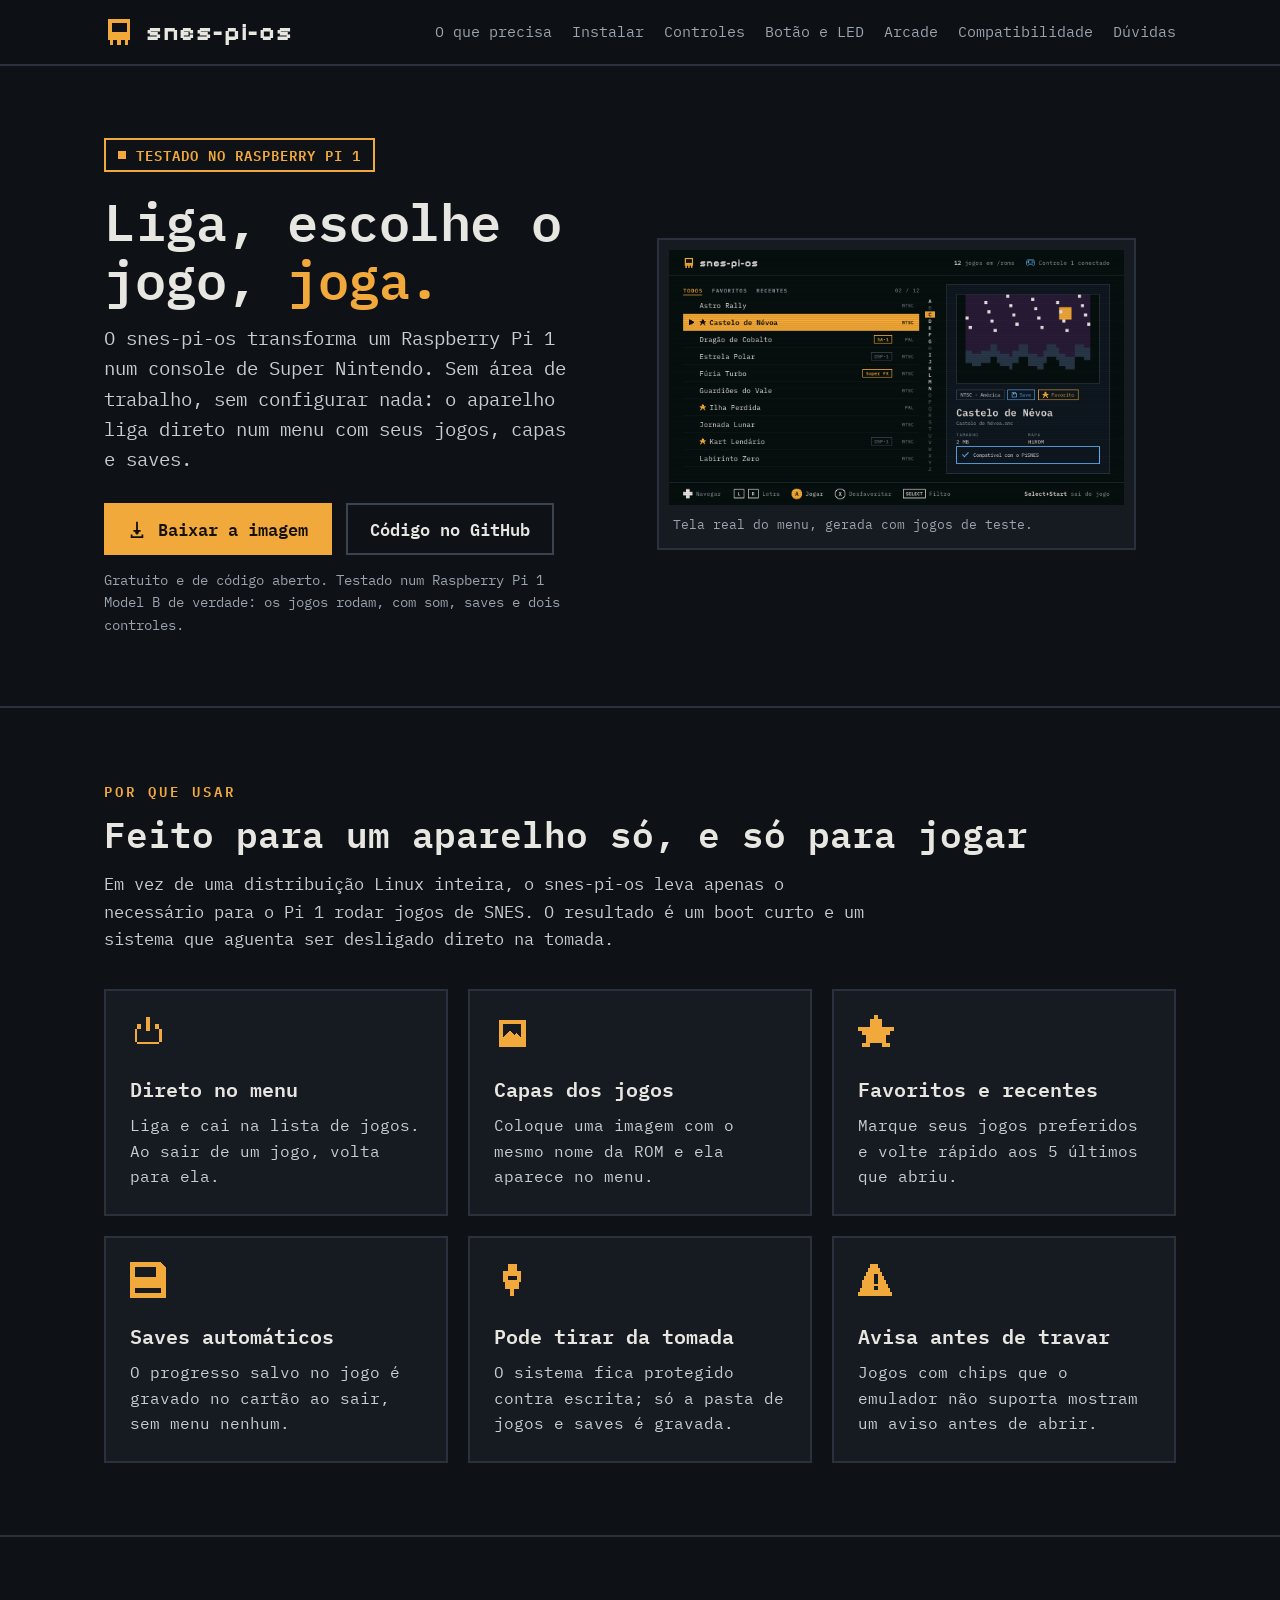
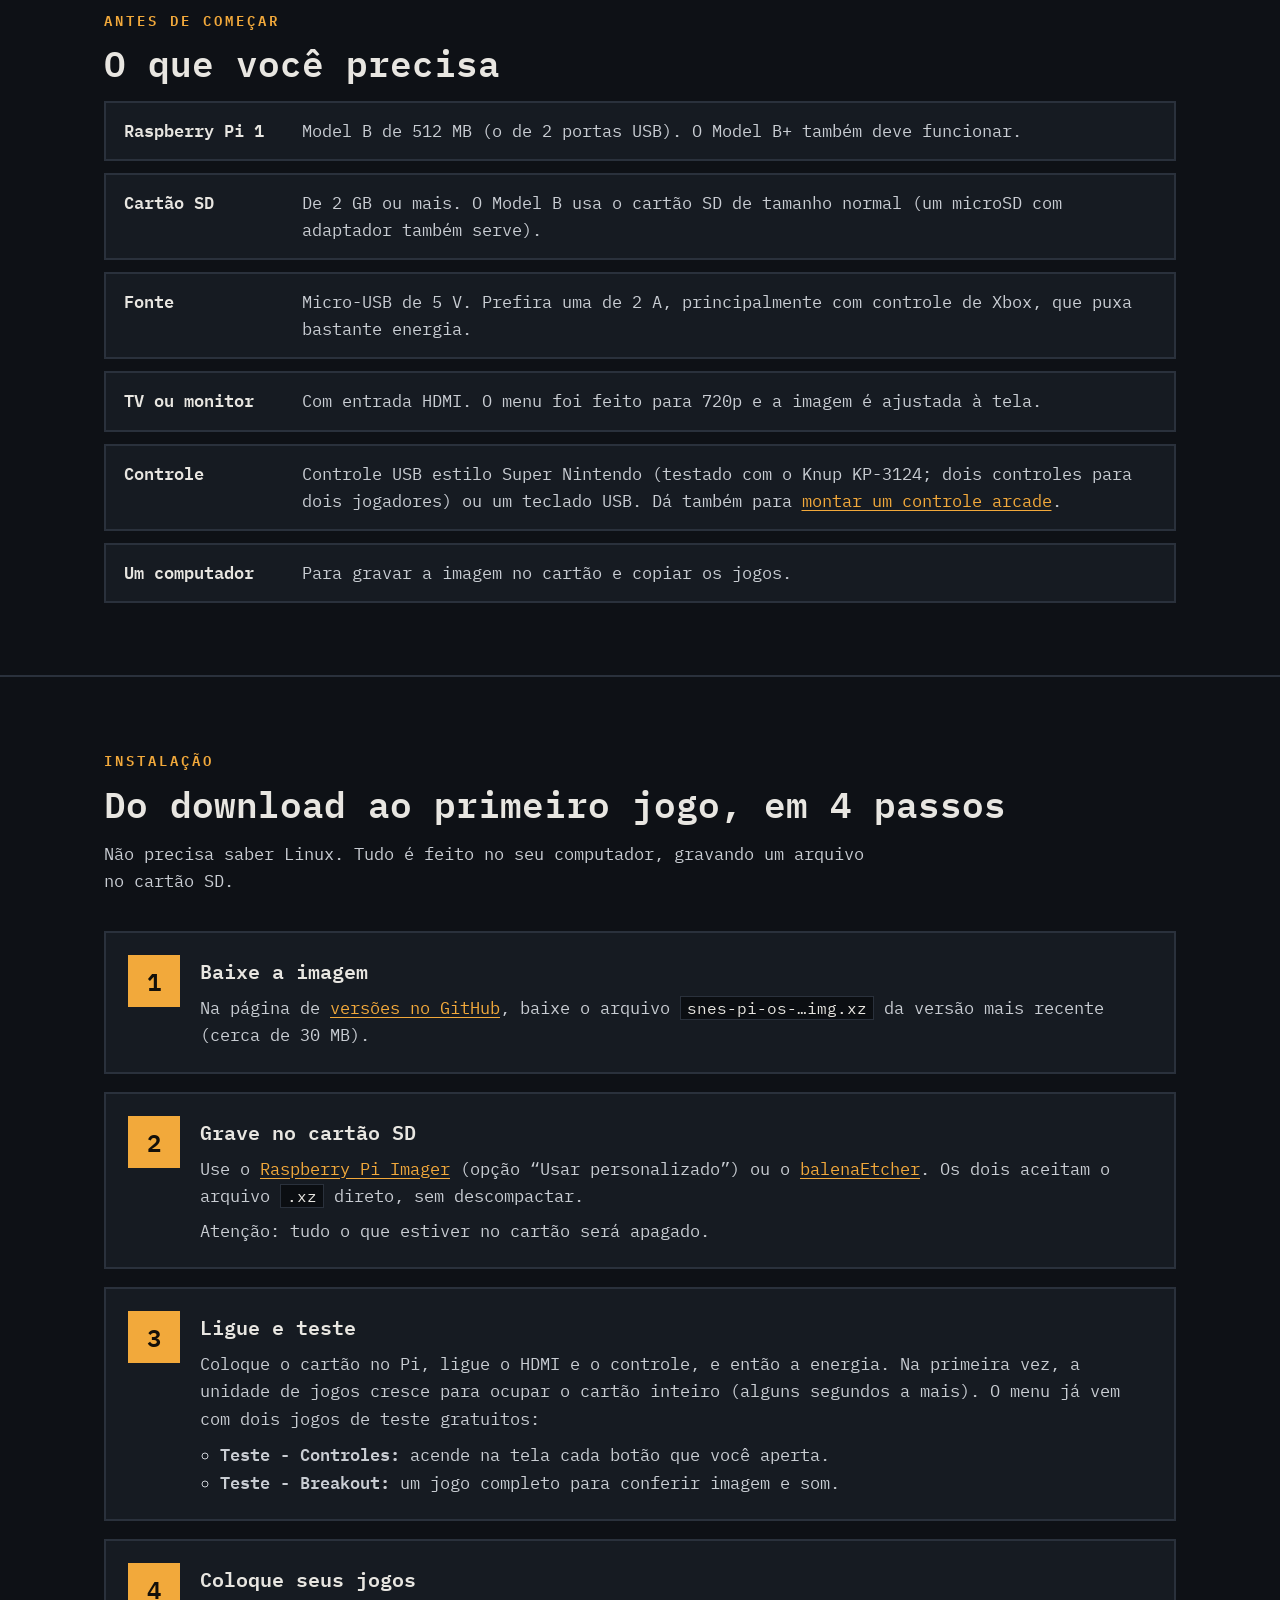
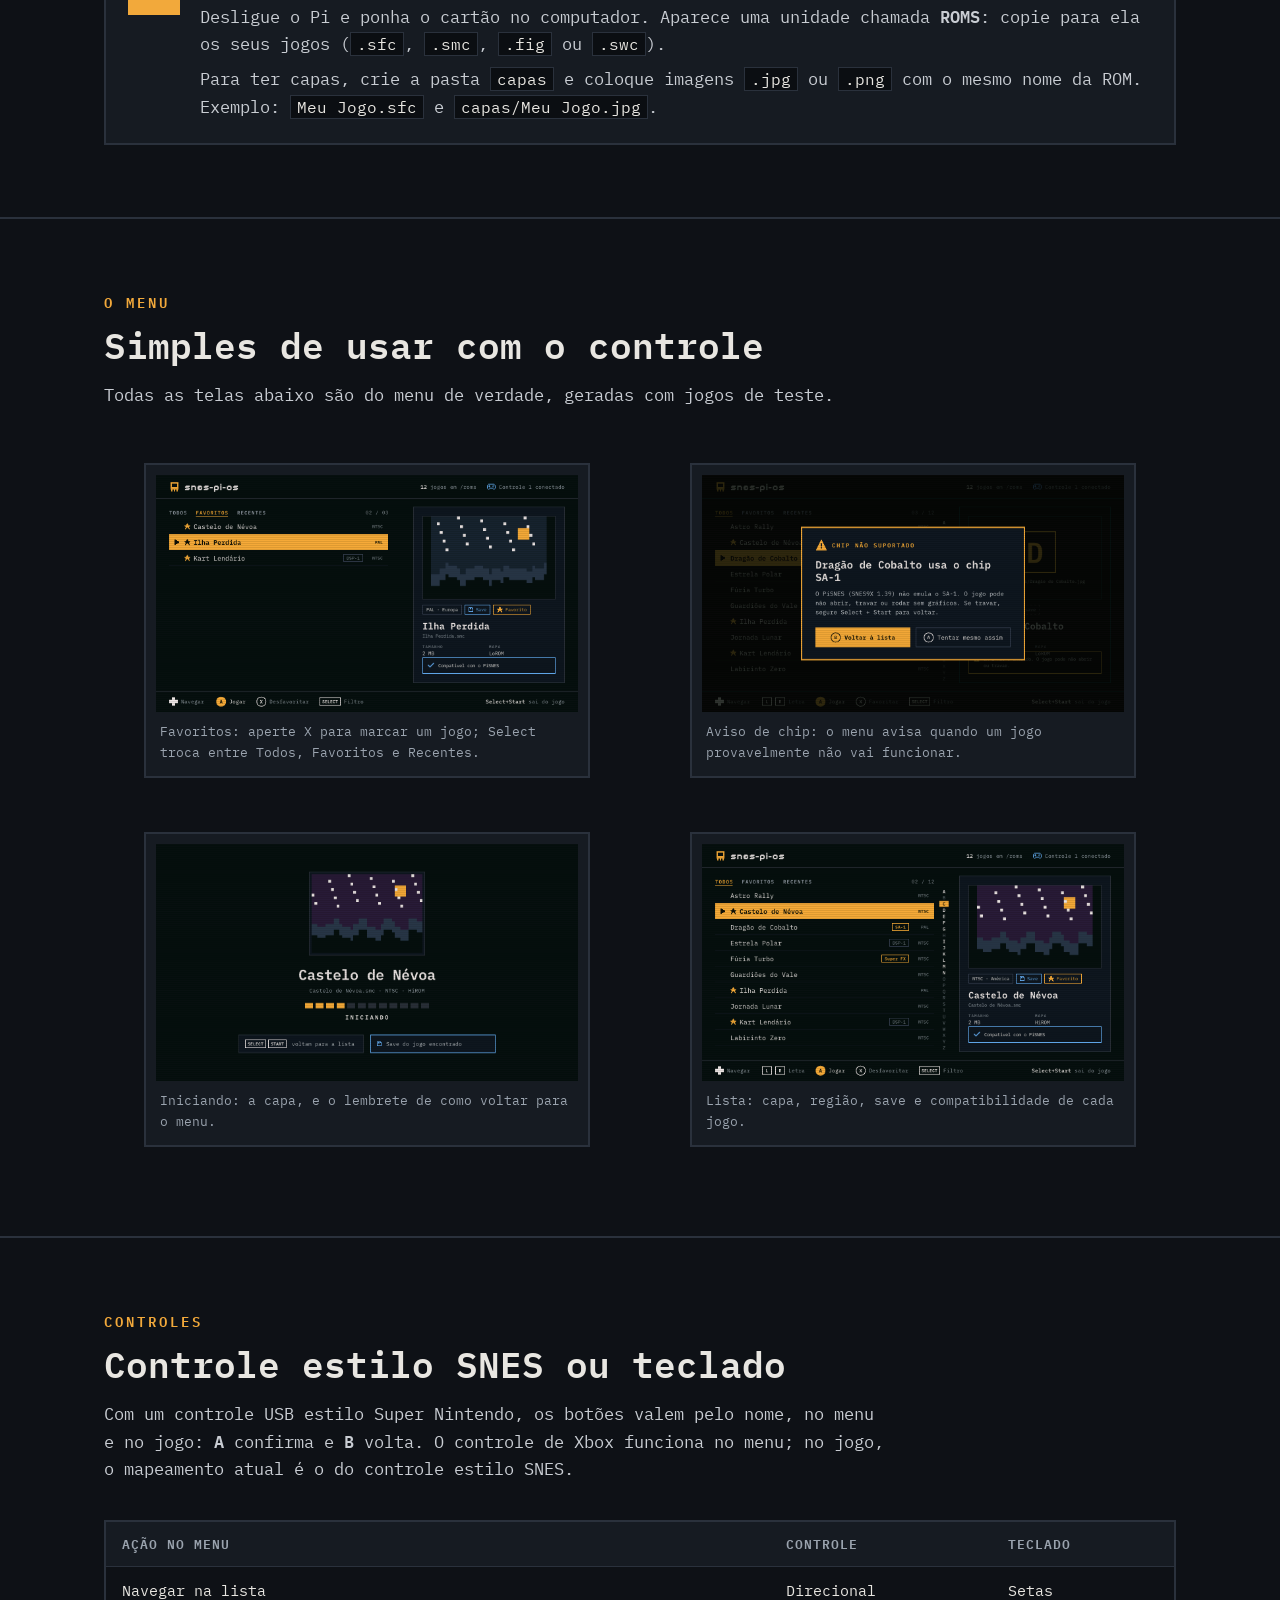
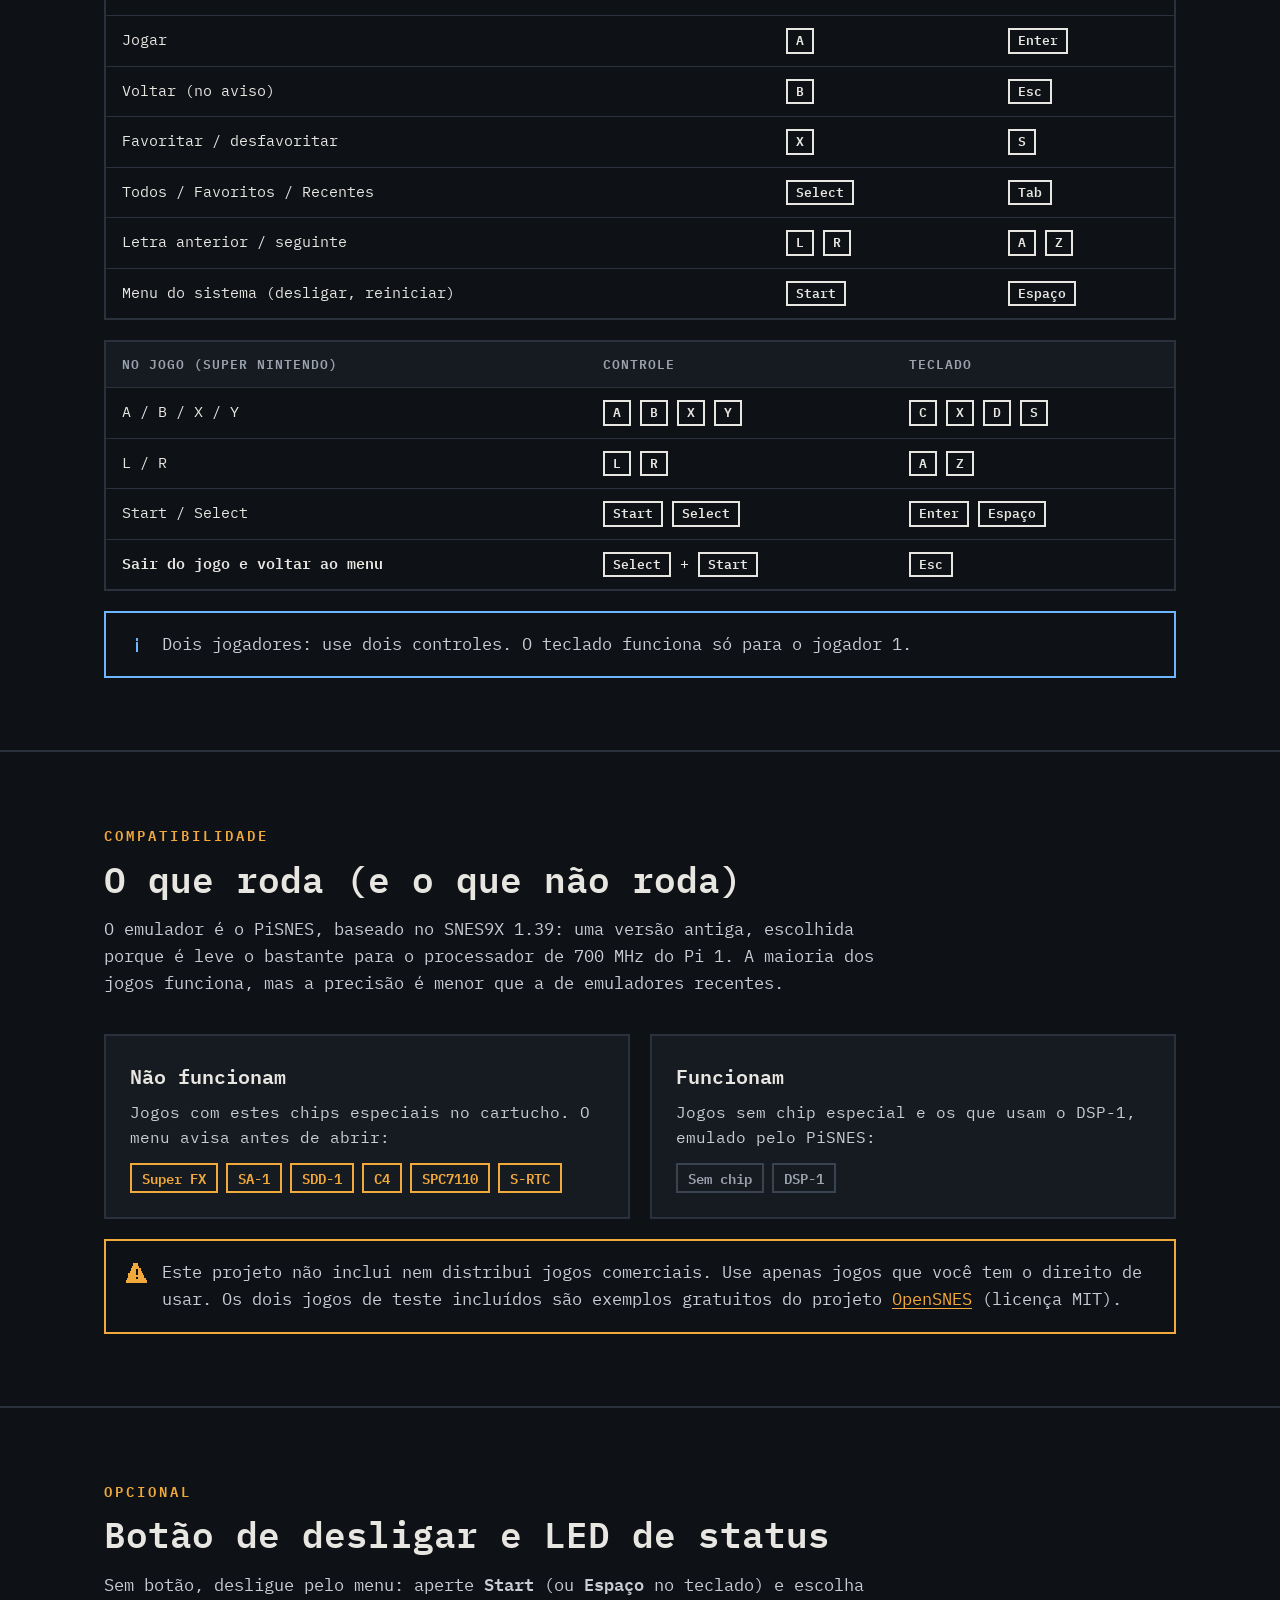
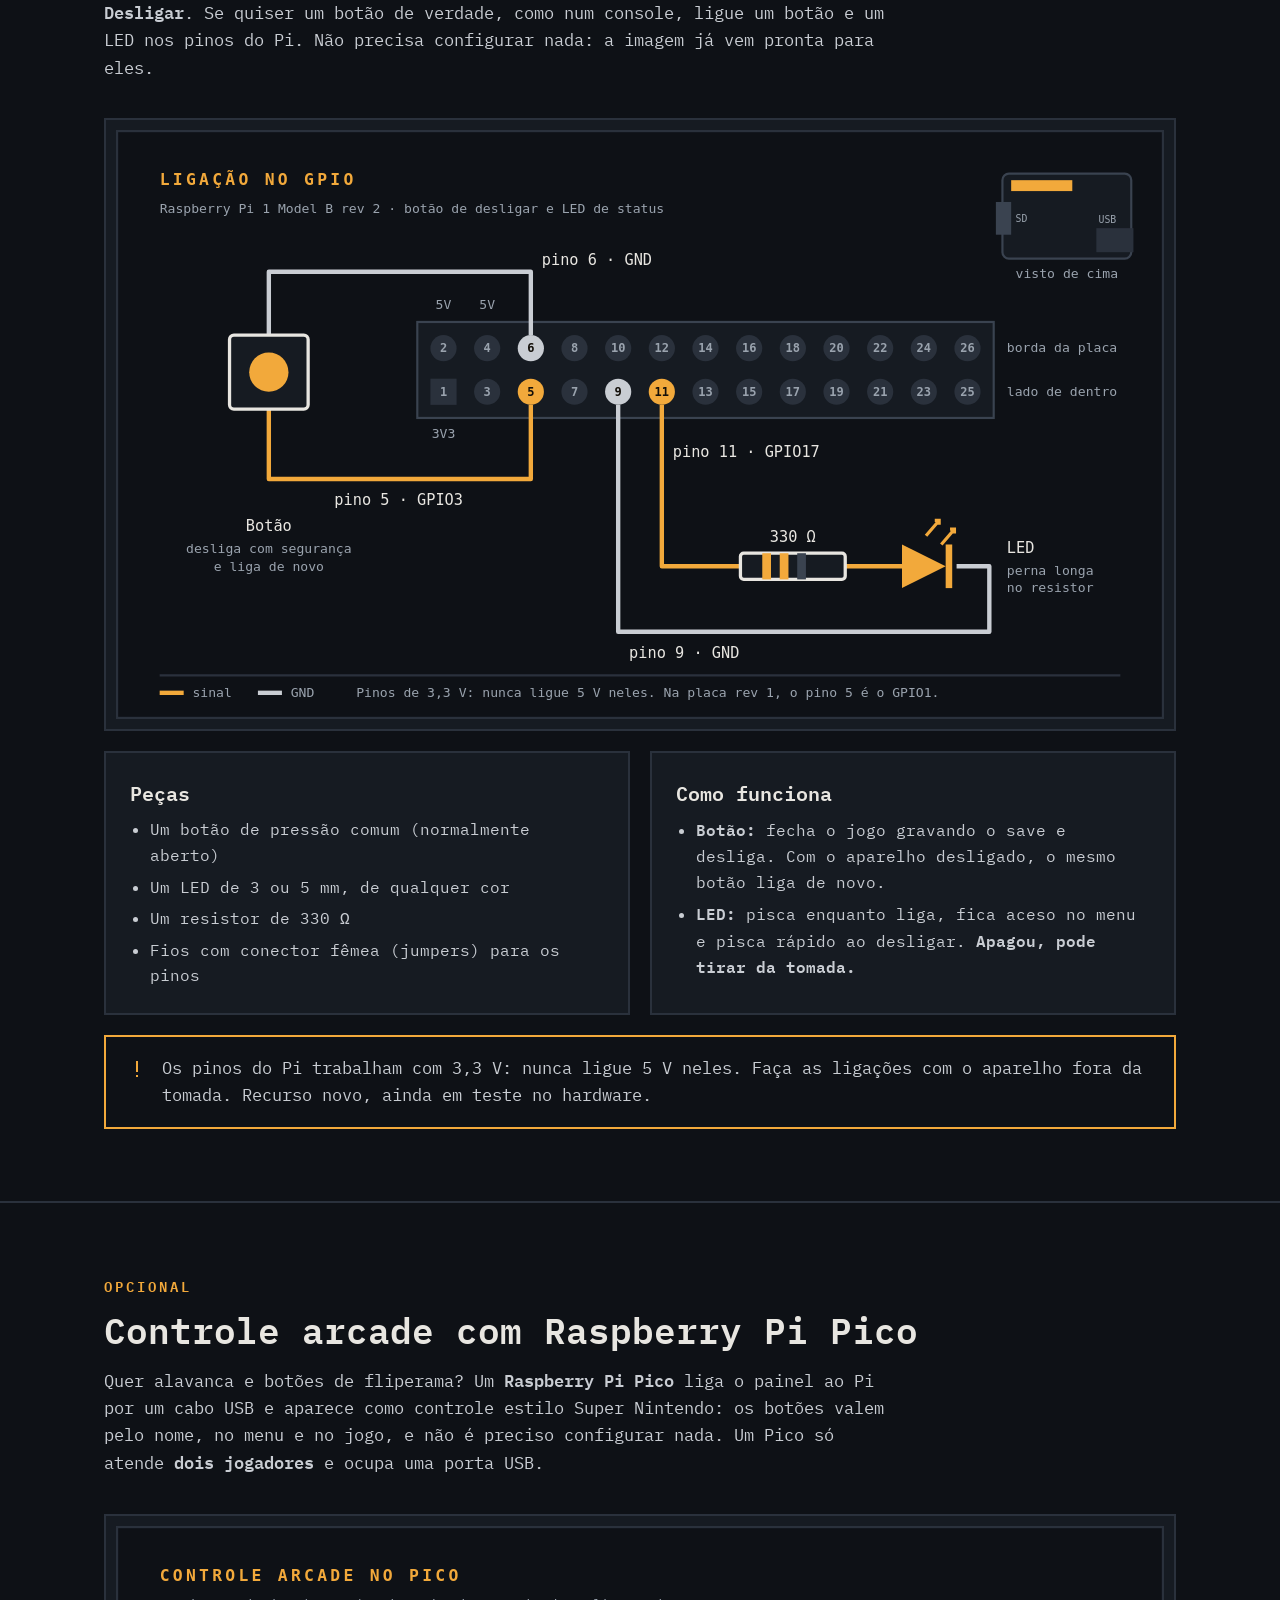
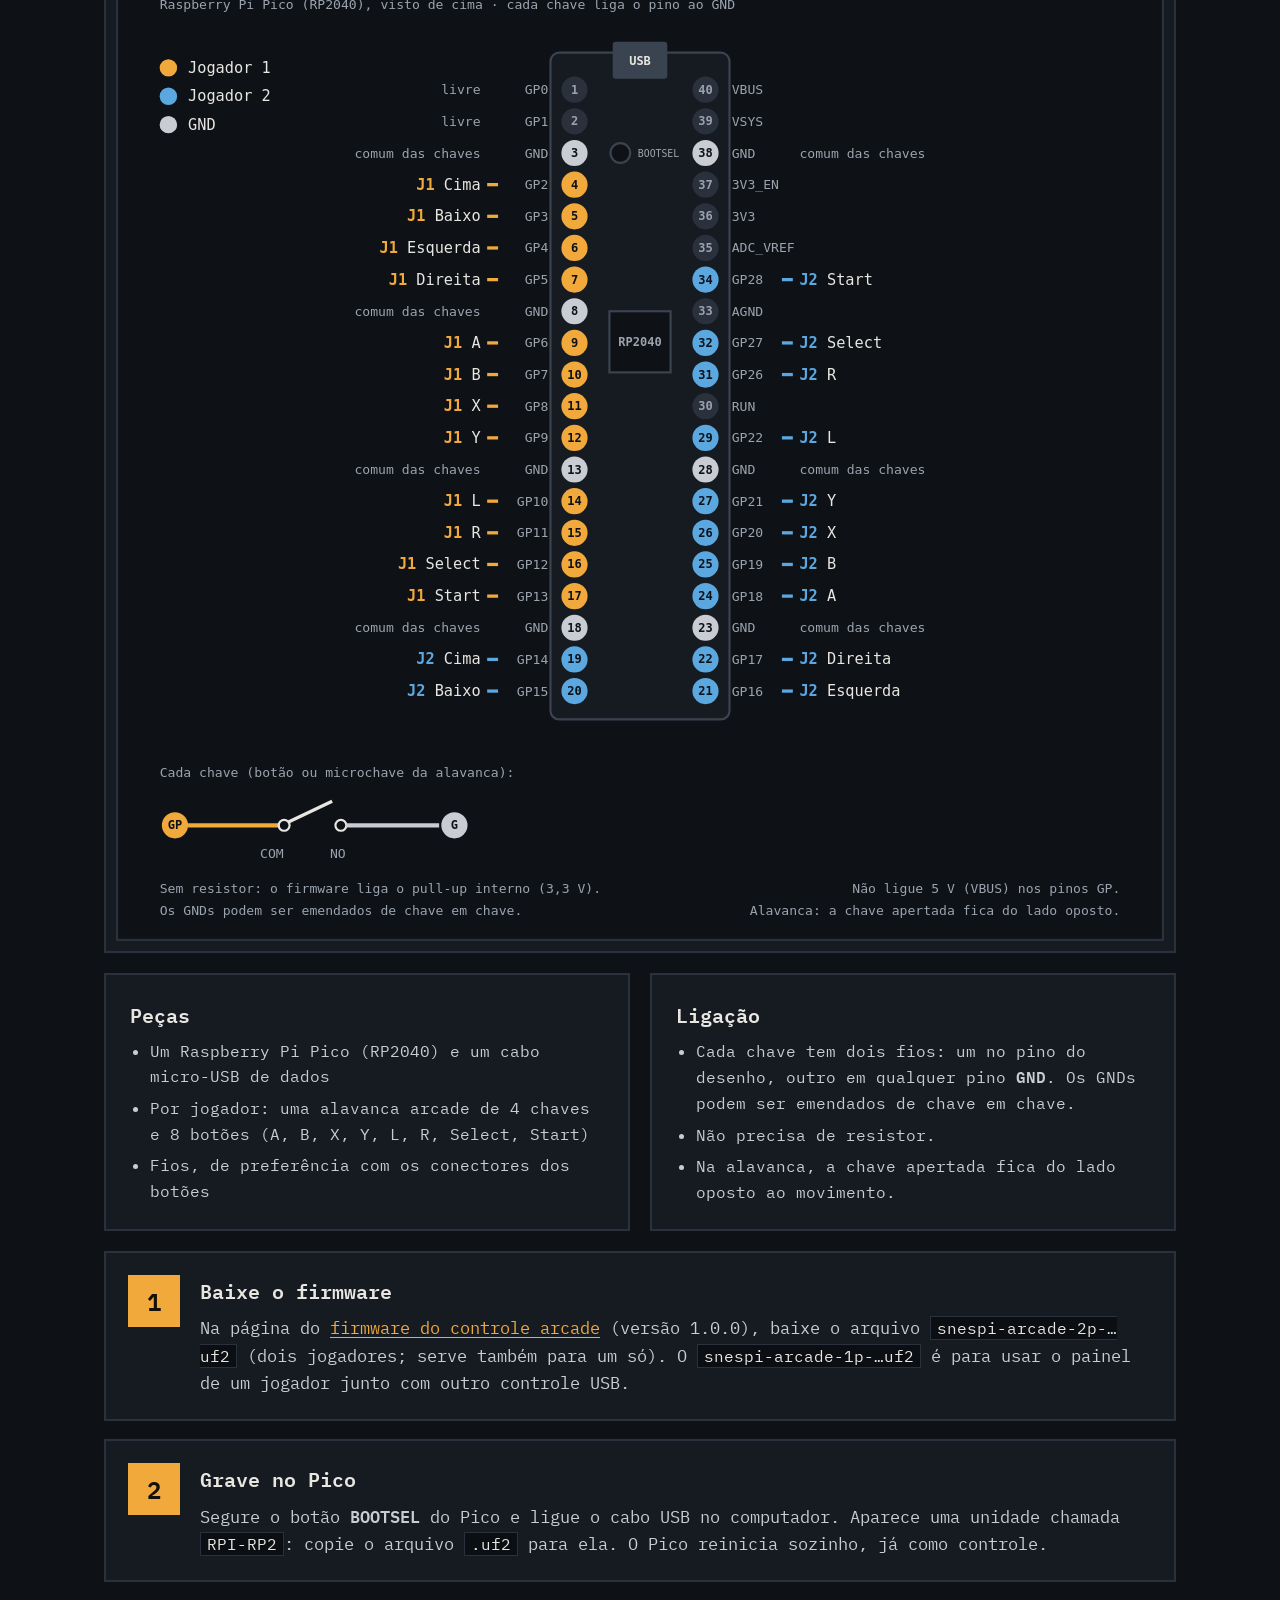
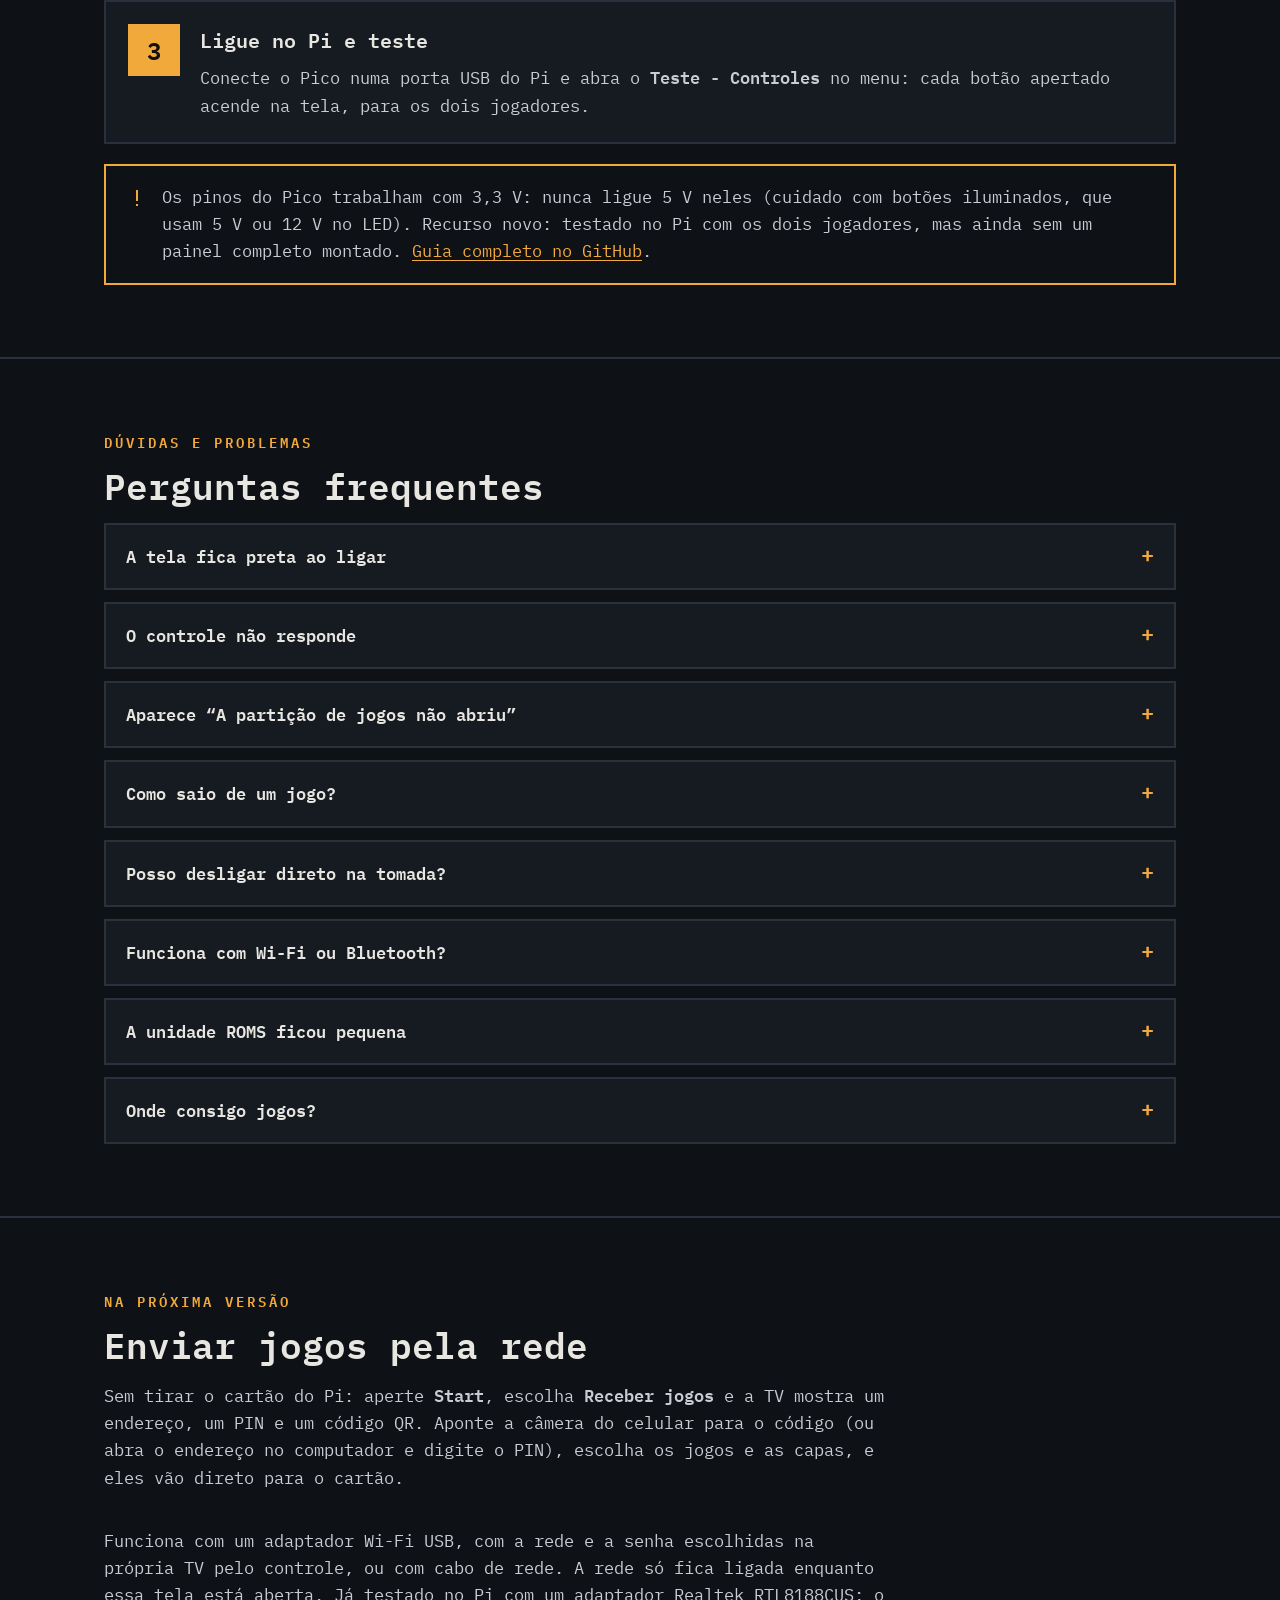
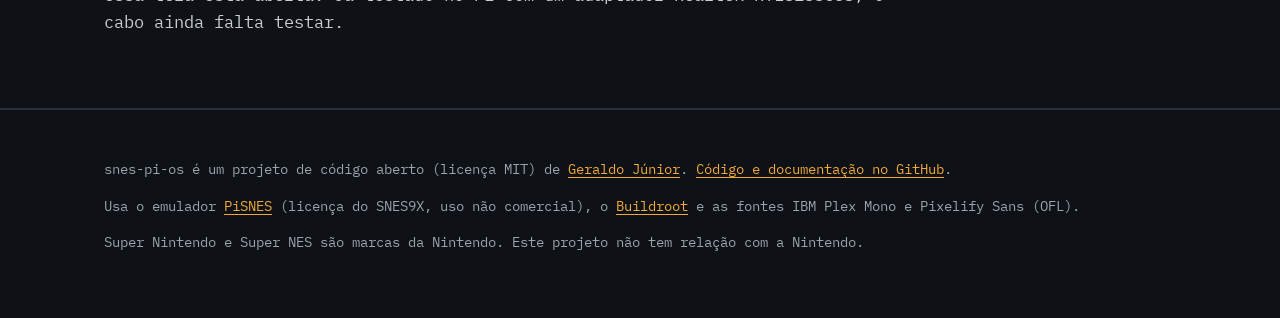
==== commit 7365ec5f: "Site: modo rede na próxima versão, com Wi-Fi USB Co-Authored-By: Claude Fable 5.2 <noreply@anthropic" ====
--- a/site/public/index.html
+++ b/site/public/index.html
@@ -367,7 +367,7 @@
 		</details>
 		<details>
 			<summary>Funciona com Wi-Fi ou Bluetooth?</summary>
-			<div class="ans"><p>Não. O Raspberry Pi 1 não tem Wi-Fi nem Bluetooth. Controles sem fio só funcionam com receptor USB próprio (no jogo, o mapeamento é o de controle estilo SNES). Um modo para enviar jogos pela rede, por cabo, está nos planos.</p></div>
+			<div class="ans"><p>O Raspberry Pi 1 não tem Wi-Fi nem Bluetooth na placa. Controles sem fio só funcionam com receptor USB próprio (no jogo, o mapeamento é o de controle estilo SNES). Na próxima versão, um adaptador Wi-Fi USB vai servir para <a href="#rede">enviar jogos pela rede</a>; Bluetooth continua de fora.</p></div>
 		</details>
 		<details>
 			<summary>A unidade ROMS ficou pequena</summary>
@@ -380,11 +380,12 @@
 	</div>
 </section>
 
-<section class="block">
-	<div class="wrap">
-		<p class="eyebrow">EM BREVE</p>
+<section class="block" id="rede">
+	<div class="wrap">
+		<p class="eyebrow">NA PRÓXIMA VERSÃO</p>
 		<h2>Enviar jogos pela rede</h2>
-		<p class="intro" style="margin-bottom: 0">Com um cabo de rede, o menu vai mostrar um endereço e um código QR: abra no celular, escolha os arquivos e eles vão direto para o cartão, sem tirar o cartão do Pi.</p>
+		<p class="intro">Sem tirar o cartão do Pi: aperte <b>Start</b>, escolha <b>Receber jogos</b> e a TV mostra um endereço, um PIN e um código QR. Aponte a câmera do celular para o código (ou abra o endereço no computador e digite o PIN), escolha os jogos e as capas, e eles vão direto para o cartão.</p>
+		<p class="intro" style="margin-bottom: 0">Funciona com um adaptador Wi-Fi USB, com a rede e a senha escolhidas na própria TV pelo controle, ou com cabo de rede. A rede só fica ligada enquanto essa tela está aberta. Já testado no Pi com um adaptador Realtek RTL8188CUS; o cabo ainda falta testar.</p>
 	</div>
 </section>
 
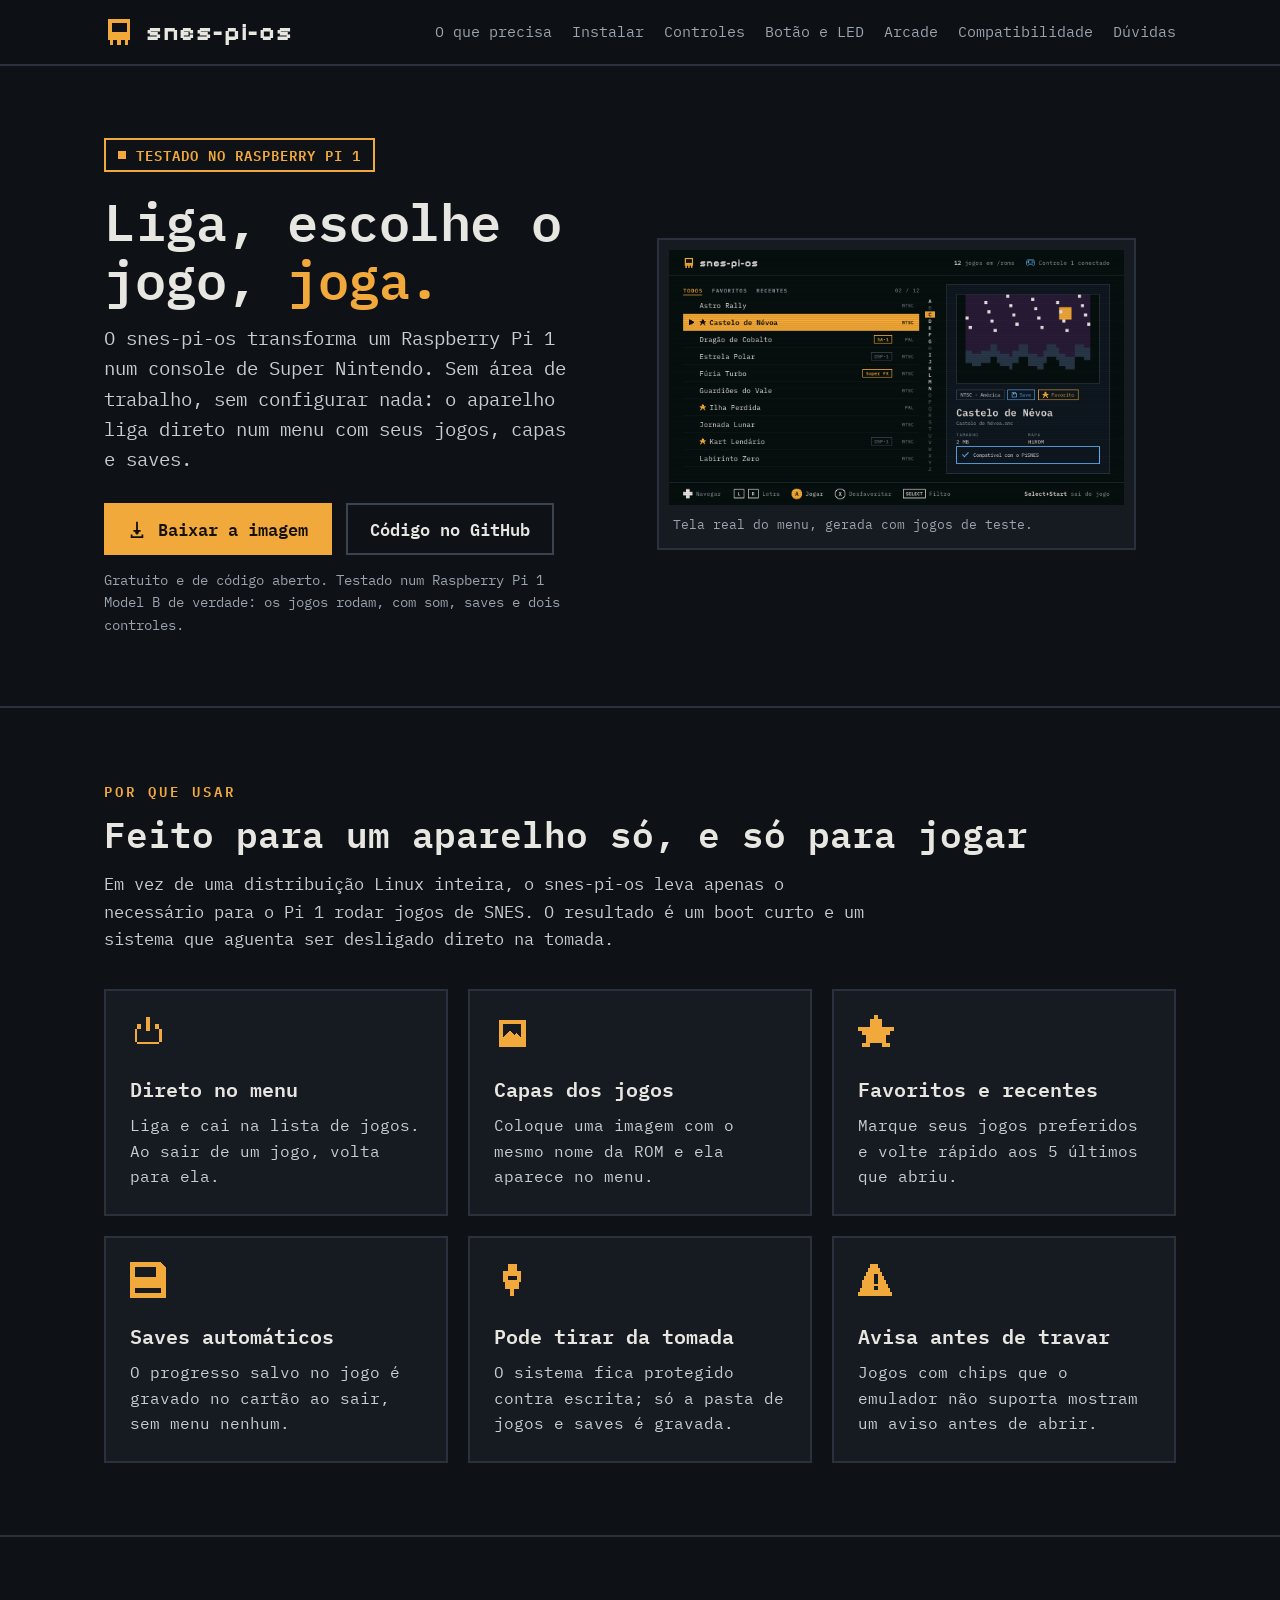
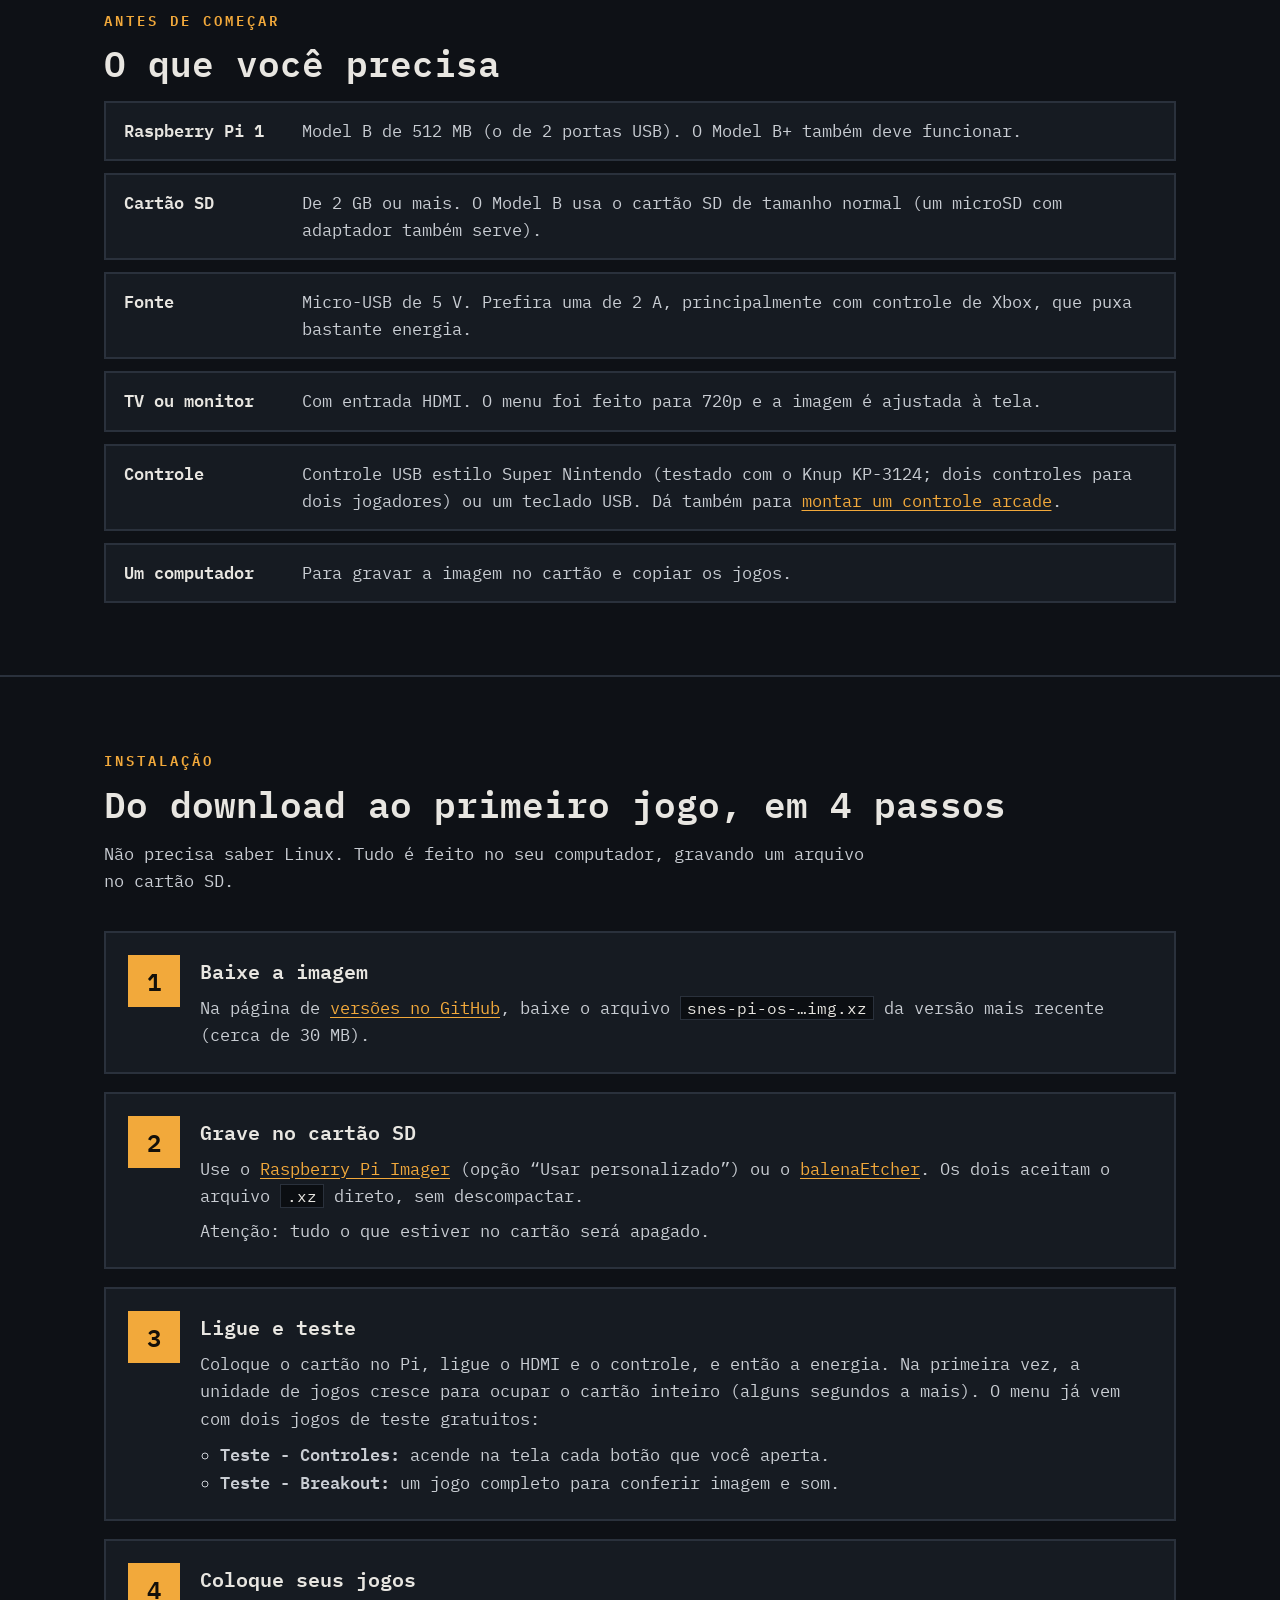
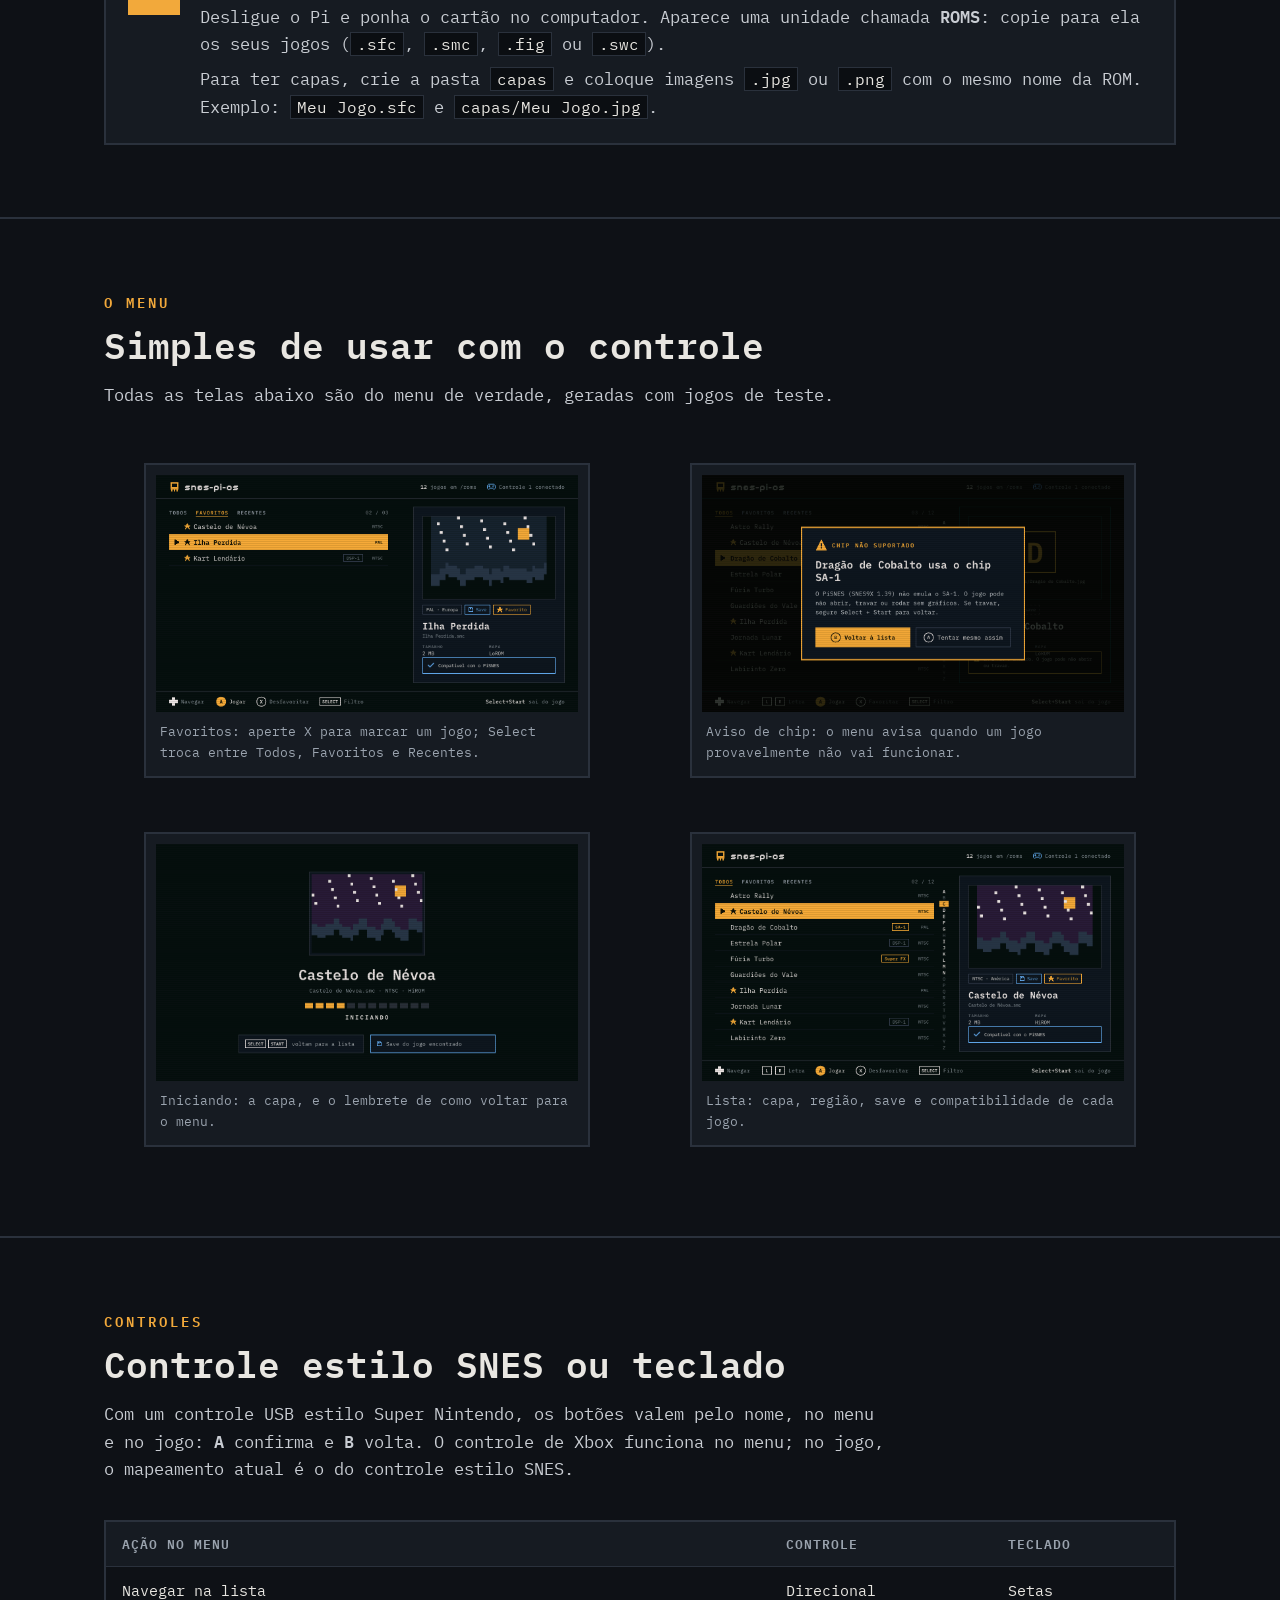
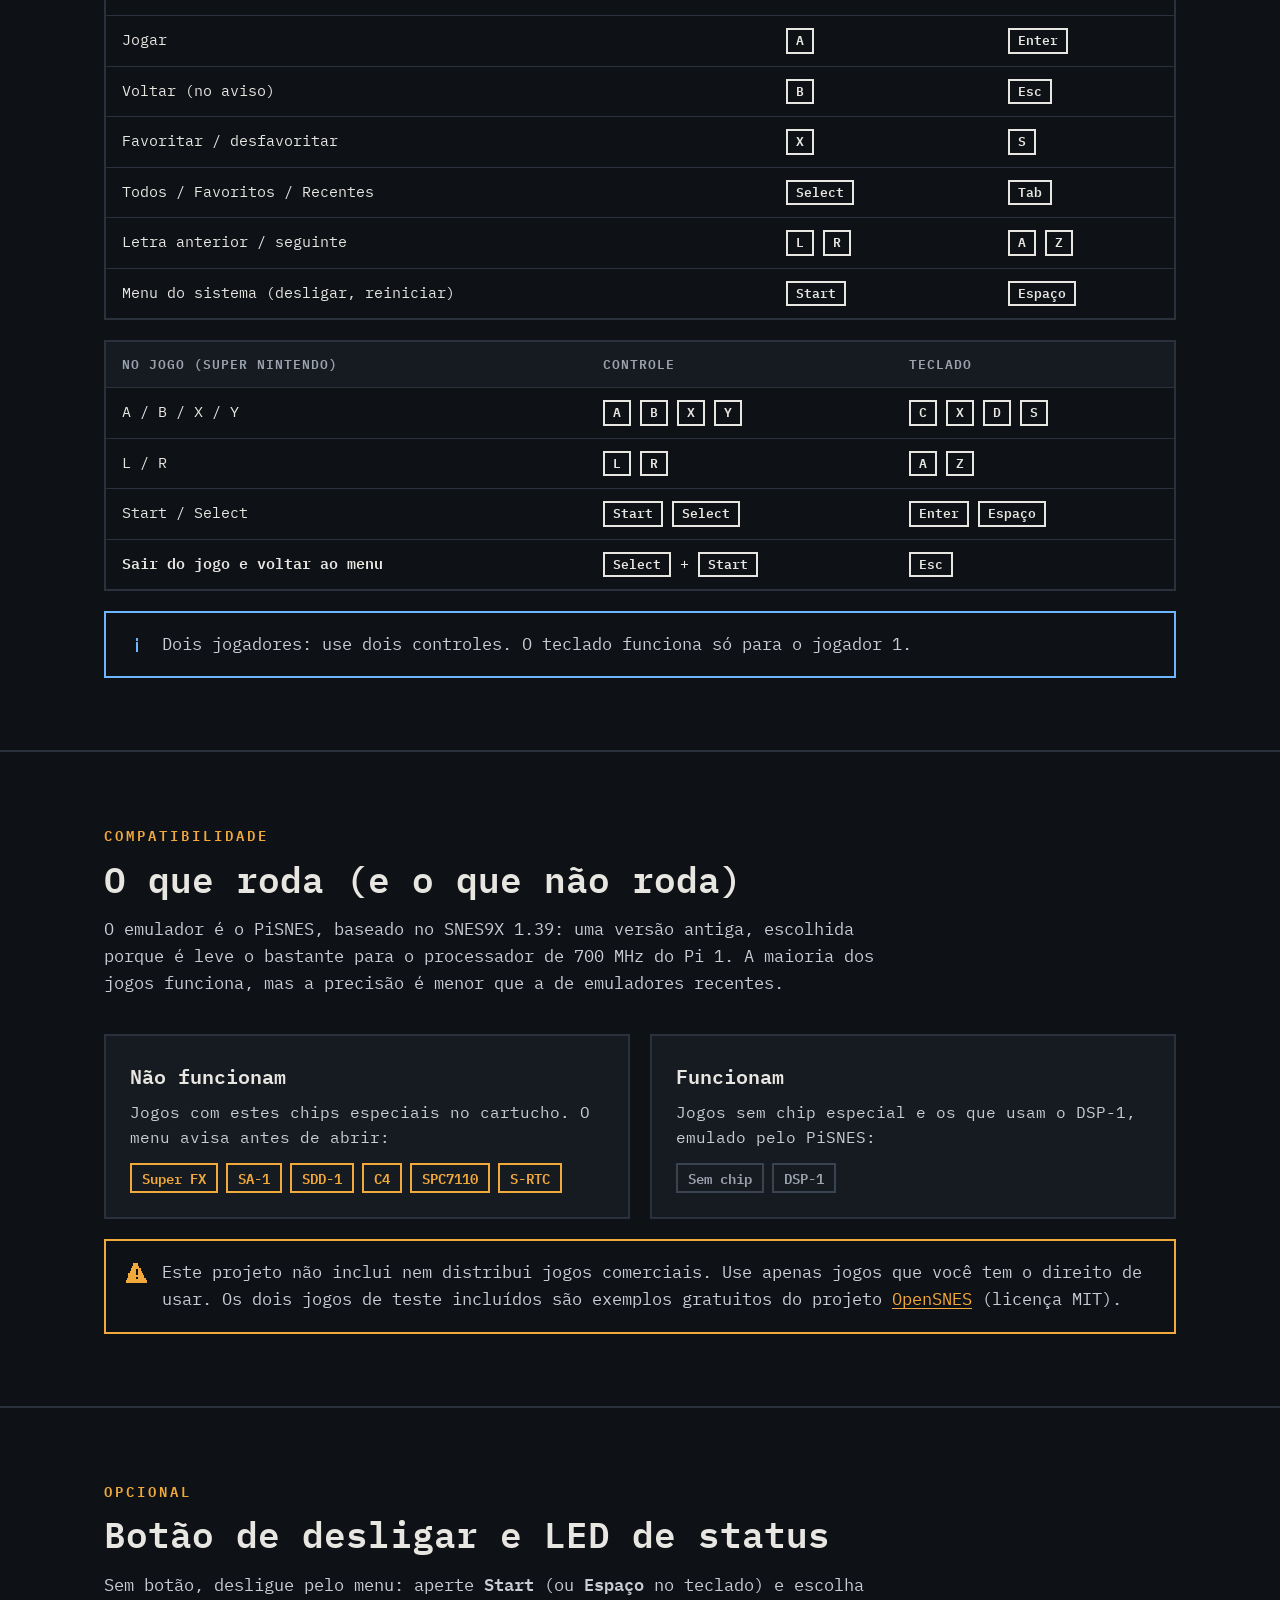
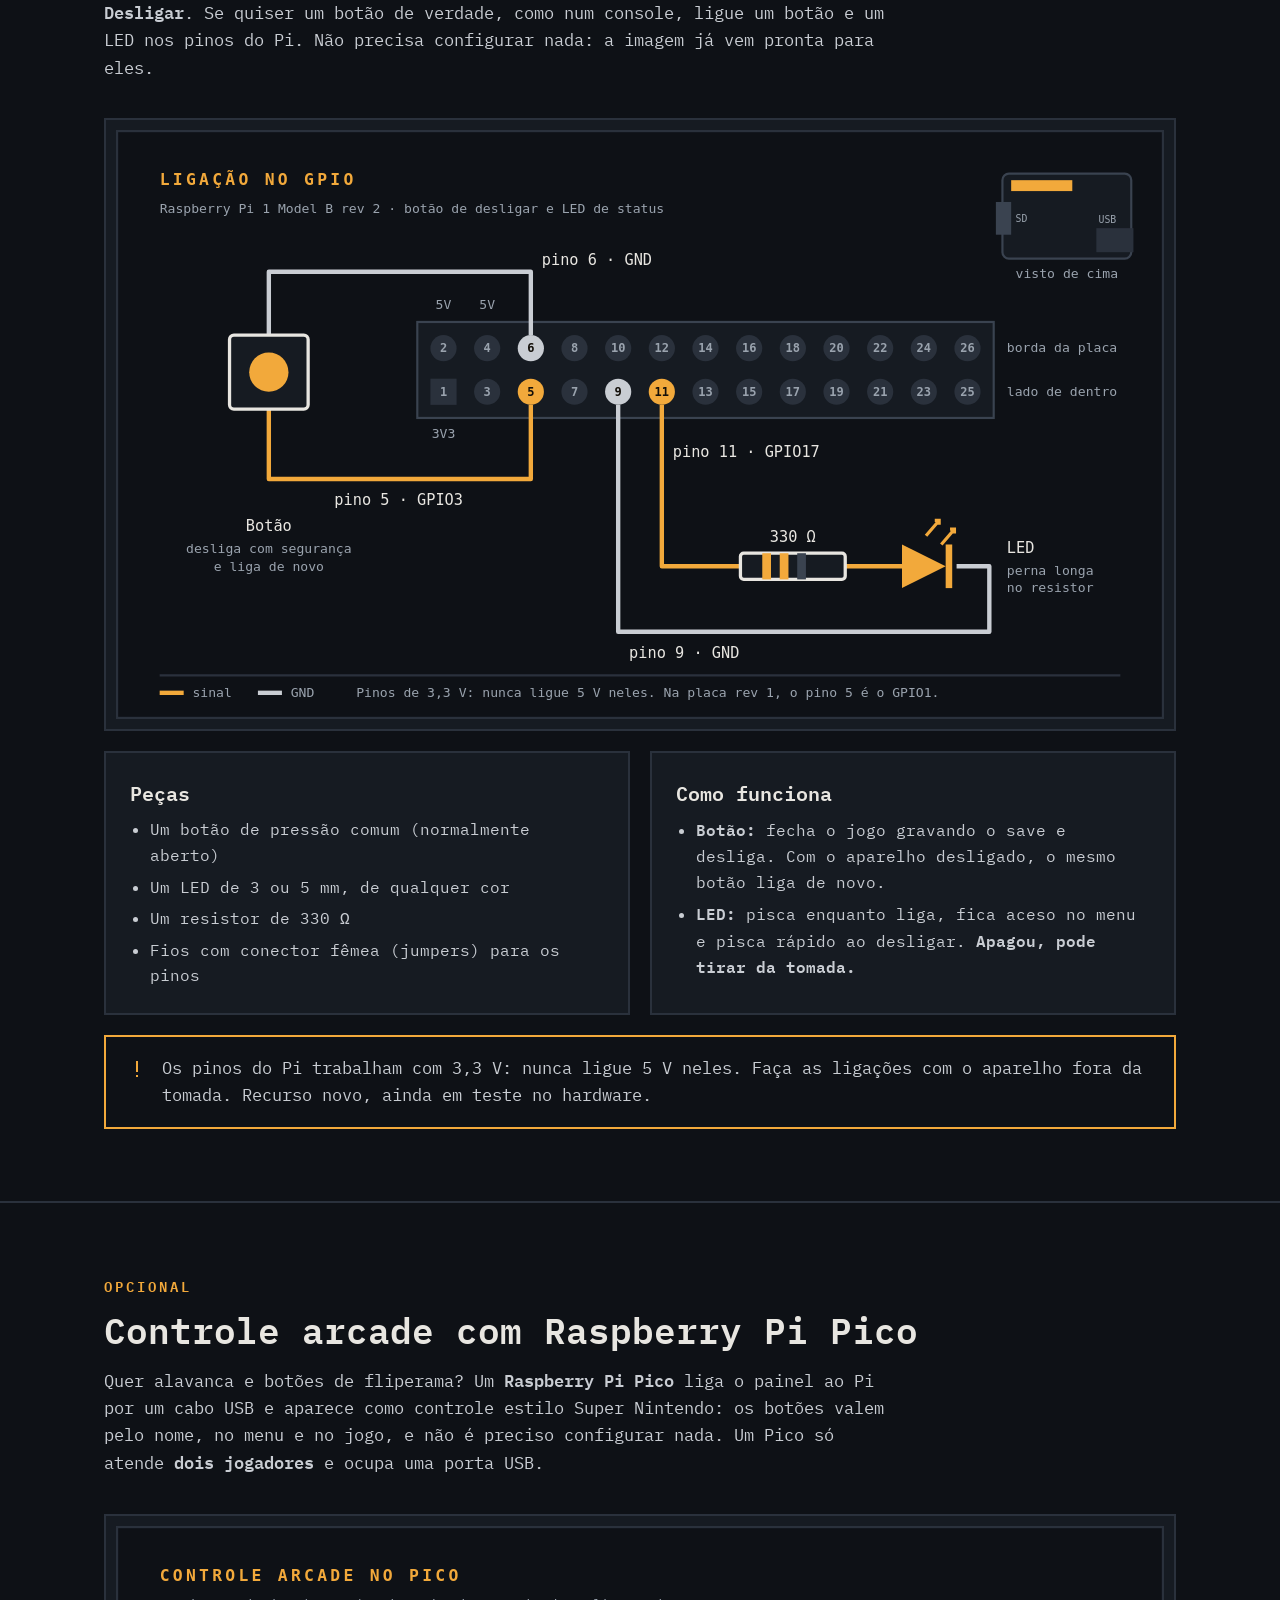
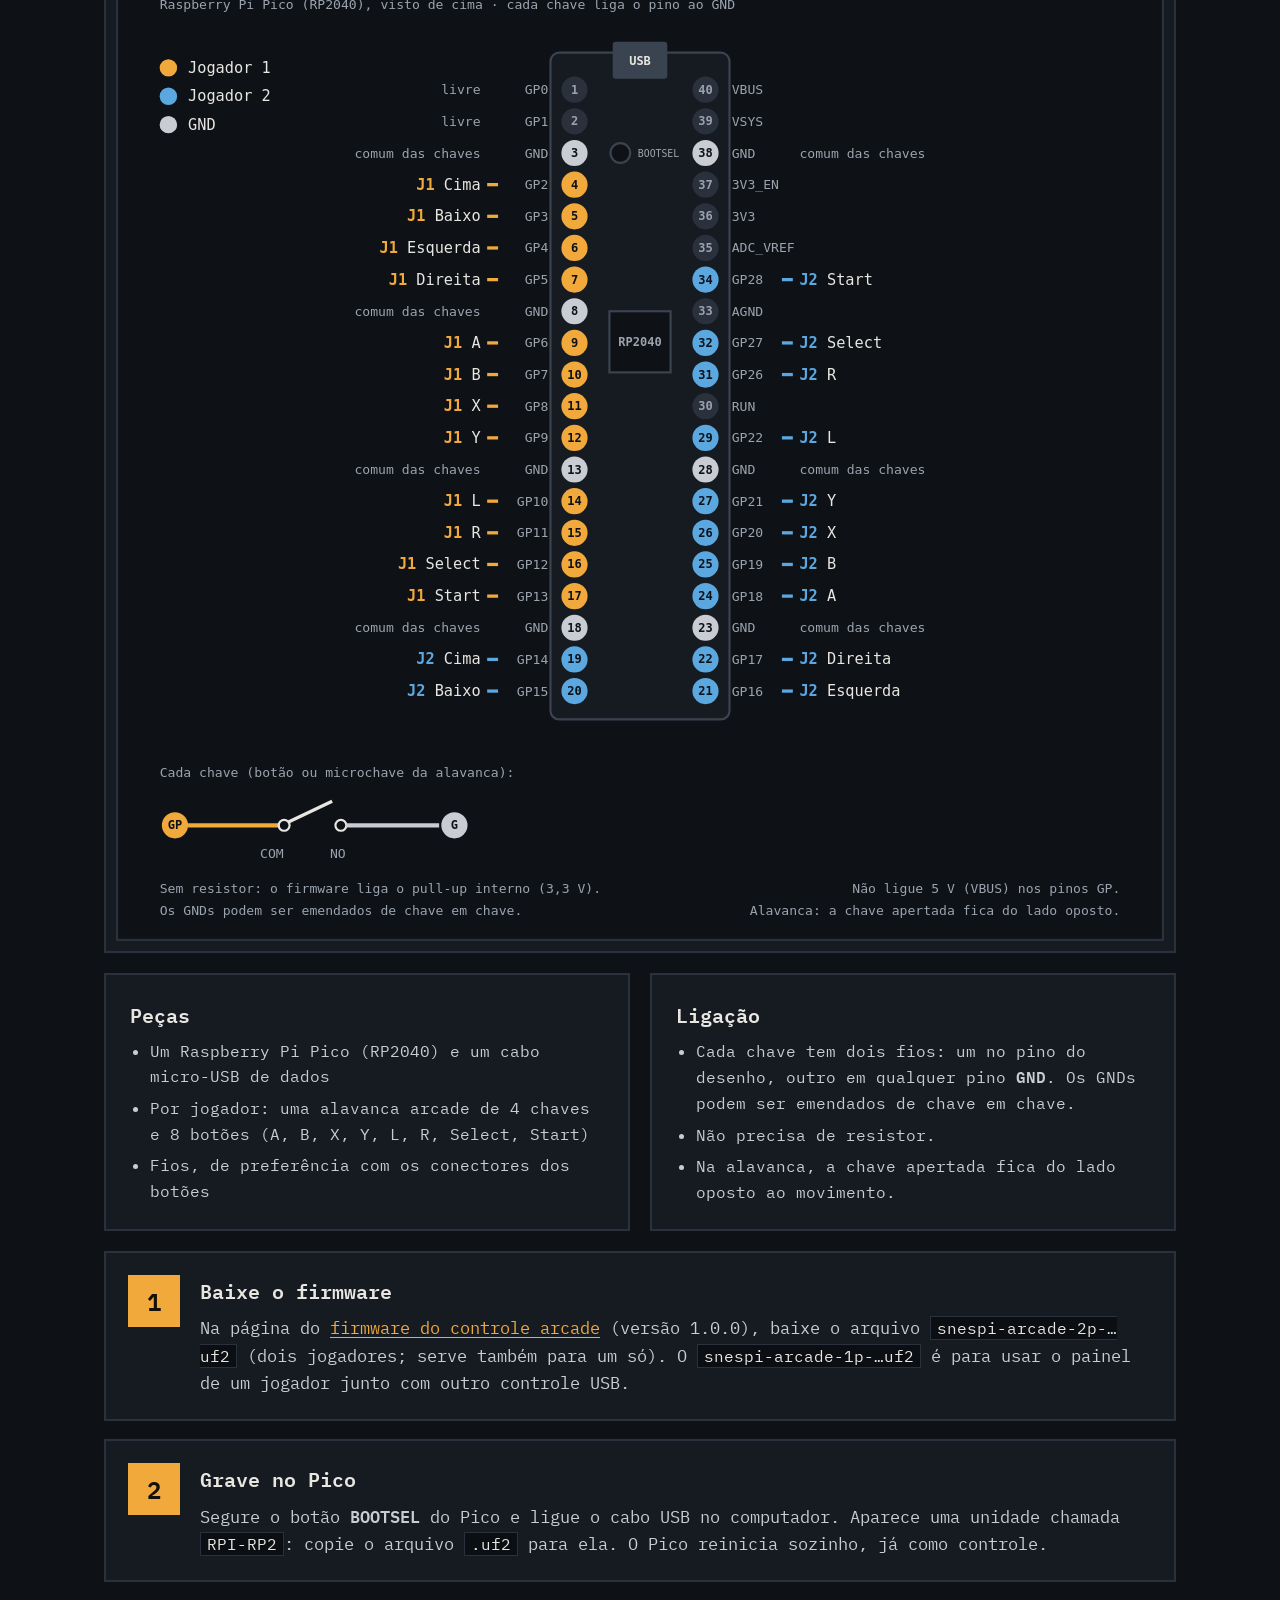
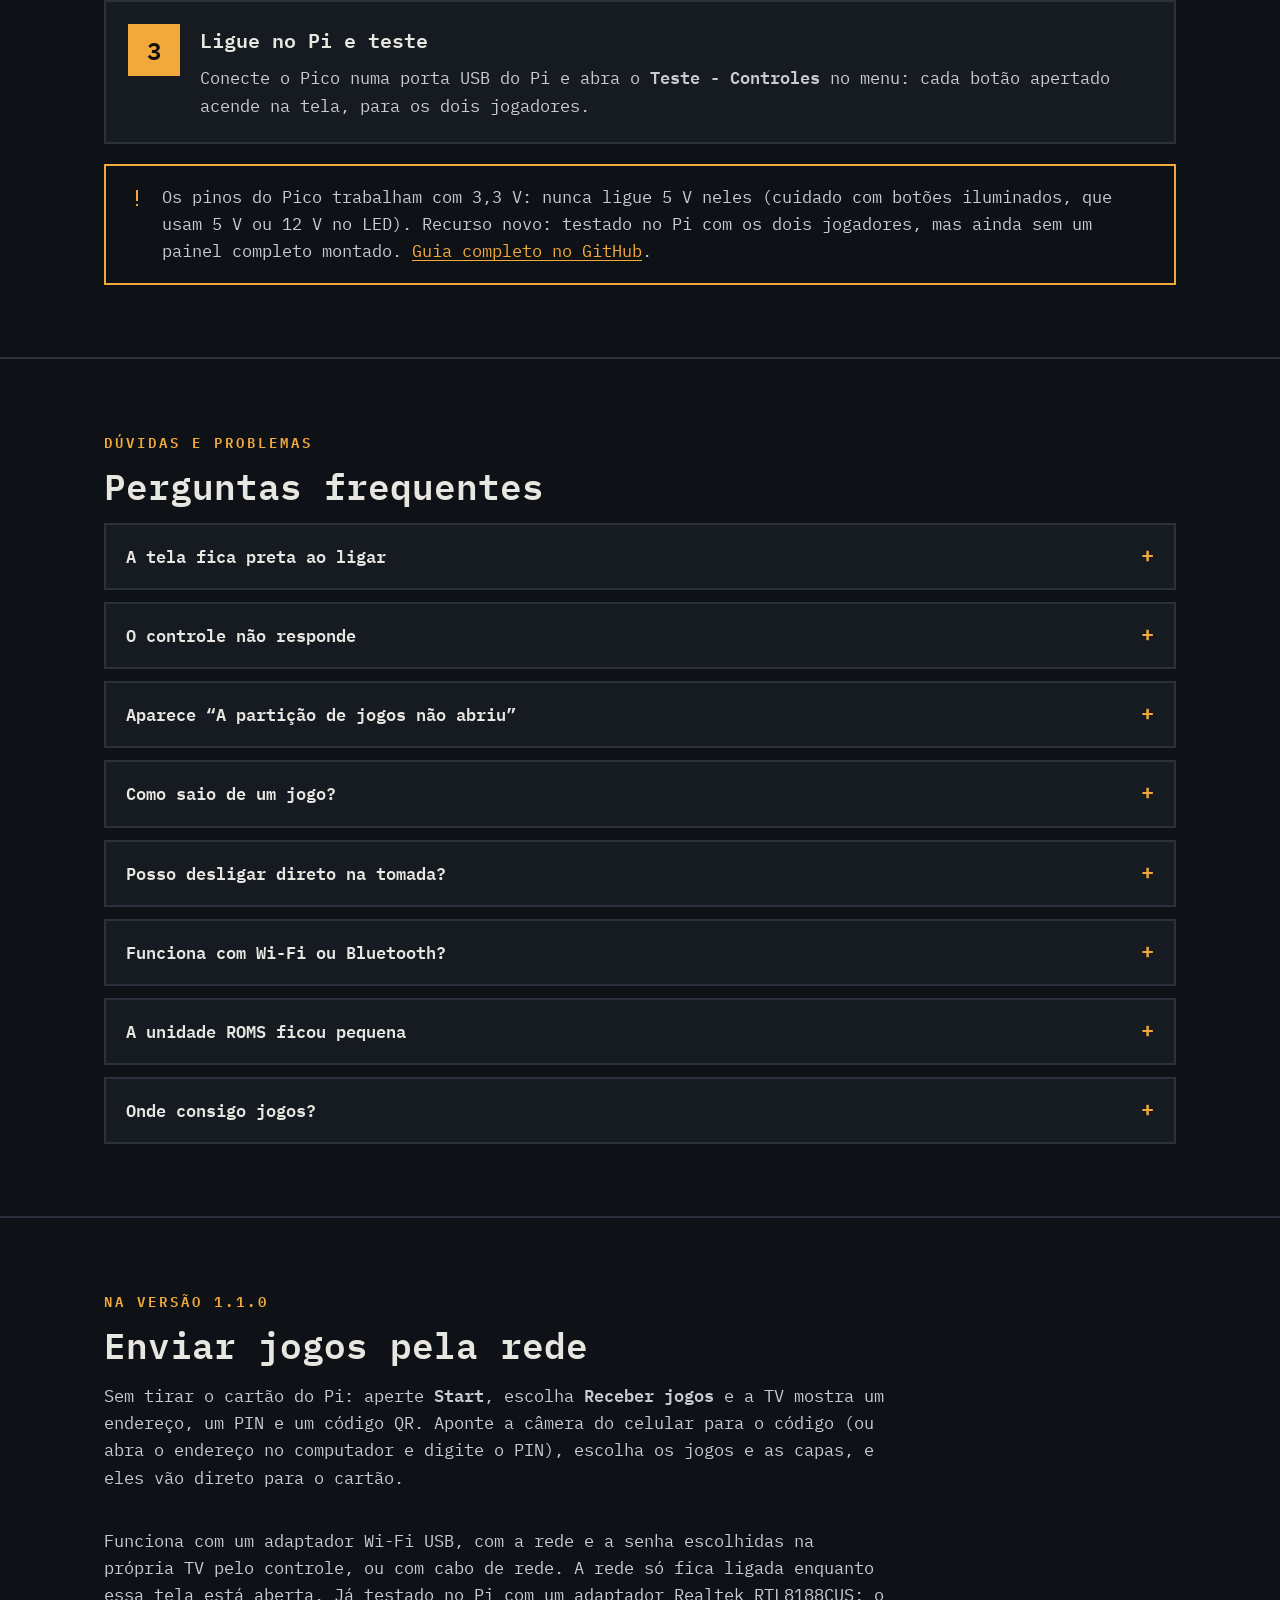
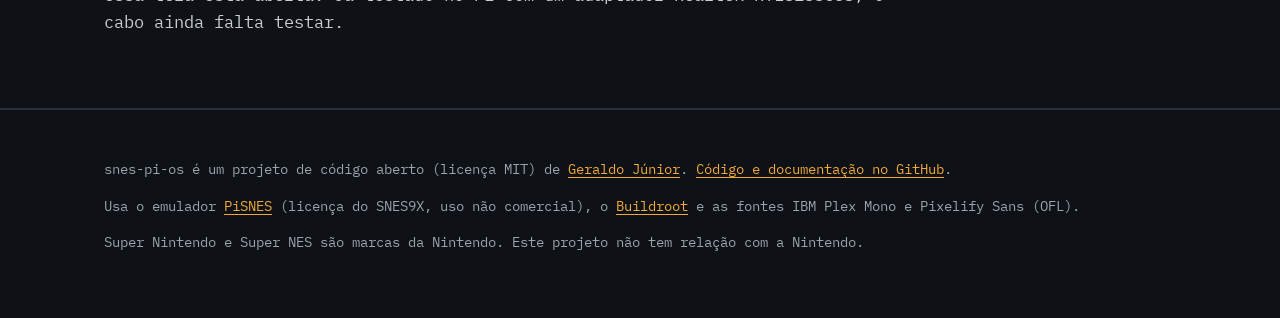
==== commit a5d44d30: "Site: o modo rede chega na versão 1.1.0 Co-Authored-By: Claude Fable 5.2 <noreply@anthropic.com>" ====
--- a/site/public/index.html
+++ b/site/public/index.html
@@ -367,7 +367,7 @@
 		</details>
 		<details>
 			<summary>Funciona com Wi-Fi ou Bluetooth?</summary>
-			<div class="ans"><p>O Raspberry Pi 1 não tem Wi-Fi nem Bluetooth na placa. Controles sem fio só funcionam com receptor USB próprio (no jogo, o mapeamento é o de controle estilo SNES). Na próxima versão, um adaptador Wi-Fi USB vai servir para <a href="#rede">enviar jogos pela rede</a>; Bluetooth continua de fora.</p></div>
+			<div class="ans"><p>O Raspberry Pi 1 não tem Wi-Fi nem Bluetooth na placa. Controles sem fio só funcionam com receptor USB próprio (no jogo, o mapeamento é o de controle estilo SNES). A partir da versão 1.1.0, um adaptador Wi-Fi USB serve para <a href="#rede">enviar jogos pela rede</a>; Bluetooth continua de fora.</p></div>
 		</details>
 		<details>
 			<summary>A unidade ROMS ficou pequena</summary>
@@ -382,7 +382,7 @@
 
 <section class="block" id="rede">
 	<div class="wrap">
-		<p class="eyebrow">NA PRÓXIMA VERSÃO</p>
+		<p class="eyebrow">NA VERSÃO 1.1.0</p>
 		<h2>Enviar jogos pela rede</h2>
 		<p class="intro">Sem tirar o cartão do Pi: aperte <b>Start</b>, escolha <b>Receber jogos</b> e a TV mostra um endereço, um PIN e um código QR. Aponte a câmera do celular para o código (ou abra o endereço no computador e digite o PIN), escolha os jogos e as capas, e eles vão direto para o cartão.</p>
 		<p class="intro" style="margin-bottom: 0">Funciona com um adaptador Wi-Fi USB, com a rede e a senha escolhidas na própria TV pelo controle, ou com cabo de rede. A rede só fica ligada enquanto essa tela está aberta. Já testado no Pi com um adaptador Realtek RTL8188CUS; o cabo ainda falta testar.</p>
